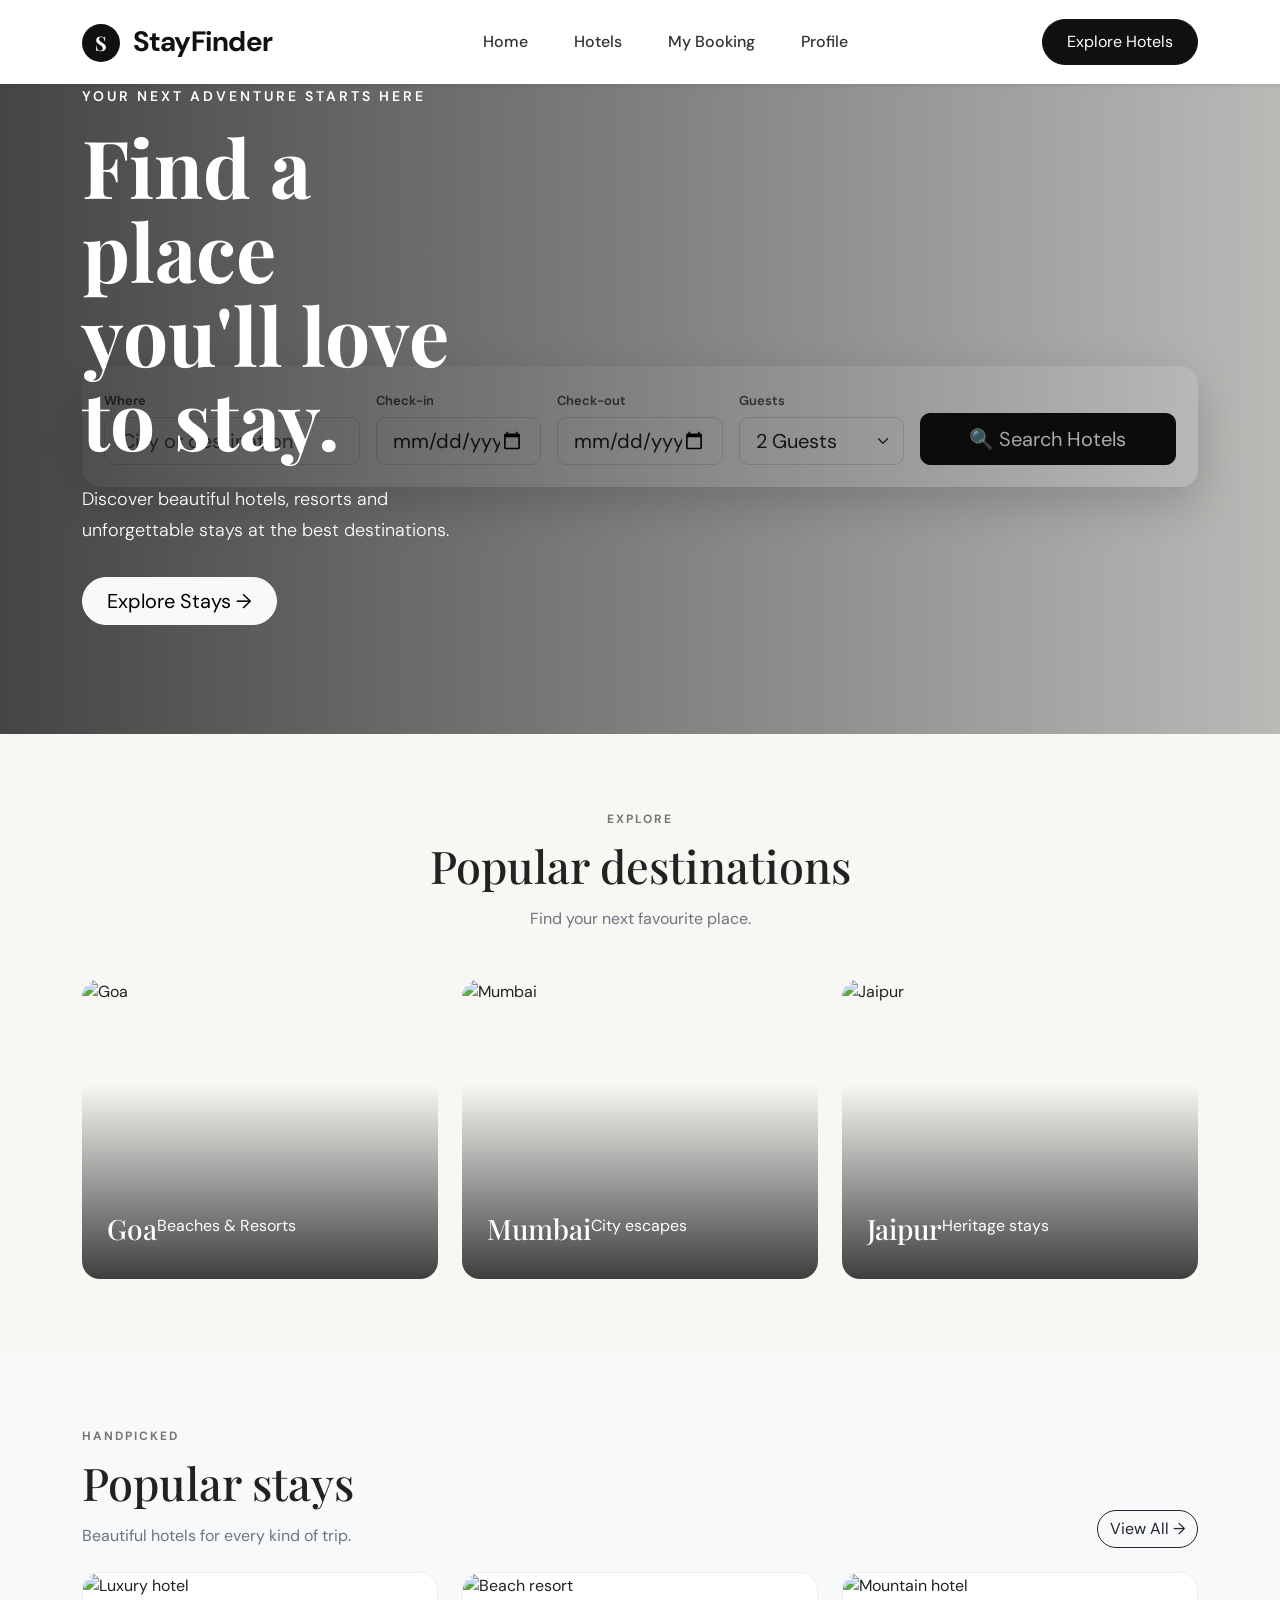
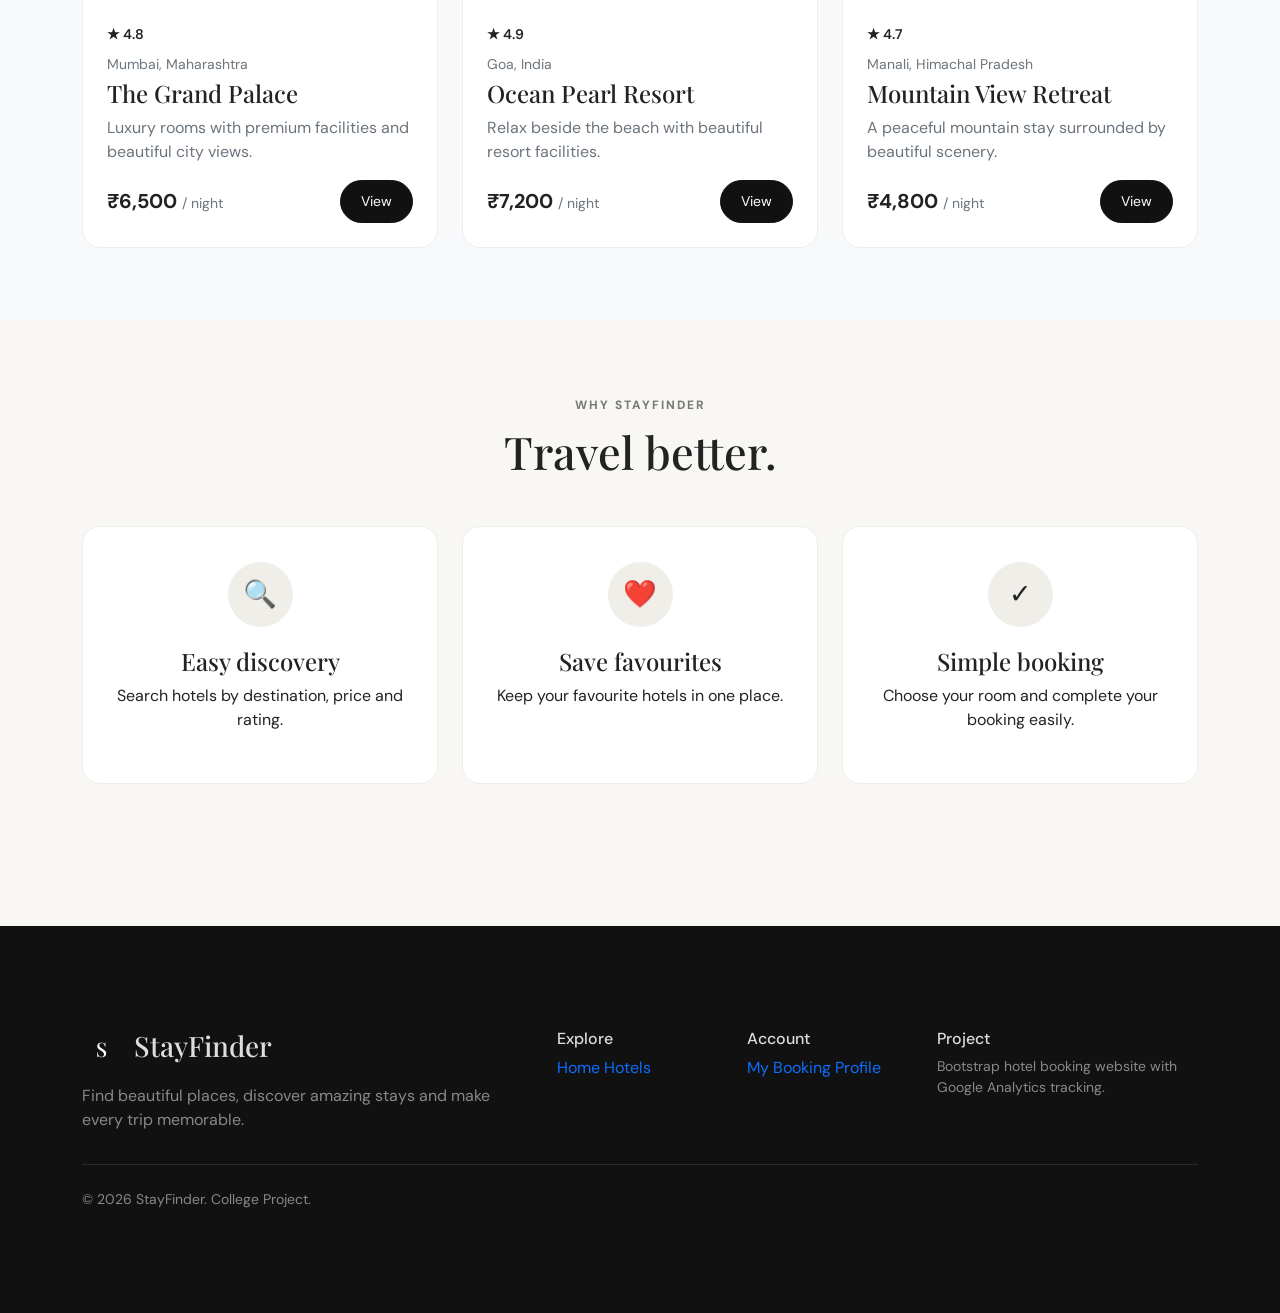
==== index.html @ faed86fd "Add files via upload" ====
<!DOCTYPE html>
<html lang="en">

<head>
    <meta charset="UTF-8">
    <meta name="viewport" content="width=device-width, initial-scale=1.0">

    <title>StayFinder | Find Your Perfect Stay</title>

    <!-- Bootstrap -->
    <link href="https://cdn.jsdelivr.net/npm/bootstrap@5.3.3/dist/css/bootstrap.min.css"
        rel="stylesheet">

    <!-- Google Font -->
    <link rel="preconnect" href="https://fonts.googleapis.com">
    <link rel="preconnect" href="https://fonts.gstatic.com" crossorigin>

    <link href="https://fonts.googleapis.com/css2?family=DM+Sans:wght@400;500;600;700&family=Playfair+Display:wght@600;700&display=swap"
        rel="stylesheet">

    <!-- Our CSS -->
    <link rel="stylesheet" href="style.css">

    <!-- =================================================
         GOOGLE ANALYTICS 4
         Replace G-XXXXXXXXXX with YOUR GA4 ID
         ================================================= -->

    <!--
    <script async src="https://www.googletagmanager.com/gtag/js?id=G-XXXXXXXXXX"></script>

    <script>
        window.dataLayer = window.dataLayer || [];

        function gtag() {
            dataLayer.push(arguments);
        }

        gtag('js', new Date());

        gtag('config', 'G-XXXXXXXXXX');
    </script>
    -->

</head>

<body>

<!-- =====================================================
     NAVBAR
     ===================================================== -->

<nav class="navbar navbar-expand-lg bg-white sticky-top shadow-sm">

    <div class="container">

        <!-- LOGO -->

        <a class="navbar-brand fw-bold fs-3"
           href="index.html"
           onclick="trackEvent('logo_click')">

            <span class="brand-mark">S</span>
            StayFinder

        </a>


        <!-- MOBILE BUTTON -->

        <button class="navbar-toggler"
                type="button"
                data-bs-toggle="collapse"
                data-bs-target="#navbarMenu">

            <span class="navbar-toggler-icon"></span>

        </button>


        <!-- NAVIGATION -->

        <div class="collapse navbar-collapse" id="navbarMenu">

            <ul class="navbar-nav mx-auto gap-lg-3">

                <li class="nav-item">

                    <a class="nav-link active"
                       href="index.html"
                       onclick="trackEvent('navigation_click',{page:'home'})">

                        Home

                    </a>

                </li>


                <li class="nav-item">

                    <a class="nav-link"
                       href="hotels.html"
                       onclick="trackEvent('navigation_click',{page:'hotels'})">

                        Hotels

                    </a>

                </li>


                <li class="nav-item">

                    <a class="nav-link"
                       href="my-booking.html"
                       onclick="trackEvent('navigation_click',{page:'my_booking'})">

                        My Booking

                    </a>

                </li>


                <li class="nav-item">

                    <a class="nav-link"
                       href="profile.html"
                       onclick="trackEvent('navigation_click',{page:'profile'})">

                        Profile

                    </a>

                </li>

            </ul>


            <a href="hotels.html"
               class="btn btn-dark rounded-pill px-4"
               onclick="trackEvent('explore_hotels_click')">

                Explore Hotels

            </a>

        </div>

    </div>

</nav>



<!-- =====================================================
     HERO SECTION
     ===================================================== -->

<section class="hero-section">

    <div class="hero-overlay">

        <div class="container">

            <div class="row align-items-center hero-content">

                <div class="col-lg-7 text-white">

                    <span class="hero-small-text">
                        YOUR NEXT ADVENTURE STARTS HERE
                    </span>

                    <h1 class="display-2 fw-bold mt-3">

                        Find a place
                        <br>

                        you'll love to stay.

                    </h1>

                    <p class="lead mt-4">

                        Discover beautiful hotels, resorts and
                        unforgettable stays at the best destinations.

                    </p>


                    <a href="hotels.html"
                       class="btn btn-light btn-lg rounded-pill px-4 mt-3"
                       onclick="trackEvent('hero_explore_click')">

                        Explore Stays →

                    </a>

                </div>

            </div>

        </div>

    </div>


    <!-- =================================================
         SEARCH BOX
         ================================================= -->

    <div class="container">

        <div class="search-box shadow-lg">

            <form id="searchForm">

                <div class="row g-3 align-items-end">


                    <!-- DESTINATION -->

                    <div class="col-lg-3">

                        <label class="form-label">
                            Where
                        </label>

                        <input
                            type="text"
                            id="destination"
                            class="form-control form-control-lg"
                            placeholder="City or destination">

                    </div>


                    <!-- CHECK IN -->

                    <div class="col-lg-2">

                        <label class="form-label">
                            Check-in
                        </label>

                        <input
                            type="date"
                            id="checkIn"
                            class="form-control form-control-lg">

                    </div>


                    <!-- CHECK OUT -->

                    <div class="col-lg-2">

                        <label class="form-label">
                            Check-out
                        </label>

                        <input
                            type="date"
                            id="checkOut"
                            class="form-control form-control-lg">

                    </div>


                    <!-- GUESTS -->

                    <div class="col-lg-2">

                        <label class="form-label">
                            Guests
                        </label>

                        <select
                            id="guests"
                            class="form-select form-select-lg">

                            <option>1 Guest</option>

                            <option selected>
                                2 Guests
                            </option>

                            <option>
                                3 Guests
                            </option>

                            <option>
                                4 Guests
                            </option>

                            <option>
                                5+ Guests
                            </option>

                        </select>

                    </div>


                    <!-- SEARCH BUTTON -->

                    <div class="col-lg-3">

                        <button
                            type="submit"
                            class="btn btn-dark btn-lg w-100">

                            🔍 Search Hotels

                        </button>

                    </div>

                </div>

            </form>

        </div>

    </div>

</section>



<!-- =====================================================
     POPULAR DESTINATIONS
     ===================================================== -->

<section class="py-5">

    <div class="container py-4">

        <div class="text-center mb-5">

            <span class="section-label">
                EXPLORE
            </span>

            <h2 class="section-title mt-2">
                Popular destinations
            </h2>

            <p class="text-secondary">
                Find your next favourite place.
            </p>

        </div>


        <div class="row g-4">


            <!-- GOA -->

            <div class="col-md-4">

                <div class="destination-card">

                    <img
                        src="https://images.unsplash.com/photo-1512343879784-a960bf40e7f2?auto=format&fit=crop&w=900&q=85"
                        alt="Goa">

                    <div class="destination-overlay">

                        <h3>
                            Goa
                        </h3>

                        <p>
                            Beaches & Resorts
                        </p>

                    </div>

                </div>

            </div>


            <!-- MUMBAI -->

            <div class="col-md-4">

                <div class="destination-card">

                    <img
                        src="https://images.unsplash.com/photo-1570168007204-dfb528c6958f?auto=format&fit=crop&w=900&q=85"
                        alt="Mumbai">

                    <div class="destination-overlay">

                        <h3>
                            Mumbai
                        </h3>

                        <p>
                            City escapes
                        </p>

                    </div>

                </div>

            </div>


            <!-- JAIPUR -->

            <div class="col-md-4">

                <div class="destination-card">

                    <img
                        src="https://images.unsplash.com/photo-1599661046289-e31897846e41?auto=format&fit=crop&w=900&q=85"
                        alt="Jaipur">

                    <div class="destination-overlay">

                        <h3>
                            Jaipur
                        </h3>

                        <p>
                            Heritage stays
                        </p>

                    </div>

                </div>

            </div>

        </div>

    </div>

</section>



<!-- =====================================================
     FEATURED HOTELS
     ===================================================== -->

<section class="bg-light py-5">

    <div class="container py-4">

        <div class="d-flex justify-content-between align-items-end mb-4">

            <div>

                <span class="section-label">
                    HANDPICKED
                </span>

                <h2 class="section-title mt-2">
                    Popular stays
                </h2>

                <p class="text-secondary mb-0">
                    Beautiful hotels for every kind of trip.
                </p>

            </div>


            <a href="hotels.html"
               class="btn btn-outline-dark rounded-pill">

                View All →

            </a>

        </div>


        <div class="row g-4">


            <!-- HOTEL 1 -->

            <div class="col-md-6 col-lg-4">

                <div class="hotel-card">

                    <img
                        src="https://images.unsplash.com/photo-1566073771259-6a8506099945?auto=format&fit=crop&w=900&q=85"
                        class="hotel-card-image"
                        alt="Luxury hotel">

                    <div class="p-4">

                        <span class="rating">
                            ★ 4.8
                        </span>

                        <small class="text-secondary d-block mt-2">
                            Mumbai, Maharashtra
                        </small>

                        <h4 class="mt-1">
                            The Grand Palace
                        </h4>

                        <p class="text-secondary">
                            Luxury rooms with premium facilities
                            and beautiful city views.
                        </p>

                        <div class="d-flex justify-content-between align-items-center">

                            <div>

                                <strong class="fs-5">
                                    ₹6,500
                                </strong>

                                <small class="text-secondary">
                                    / night
                                </small>

                            </div>

                            <a href="hotels.html"
                               class="btn btn-dark rounded-pill btn-sm"
                               onclick="trackEvent('hotel_card_click',{hotel_name:'The Grand Palace'})">

                                View

                            </a>

                        </div>

                    </div>

                </div>

            </div>



            <!-- HOTEL 2 -->

            <div class="col-md-6 col-lg-4">

                <div class="hotel-card">

                    <img
                        src="https://images.unsplash.com/photo-1540541338287-41700207dee6?auto=format&fit=crop&w=900&q=85"
                        class="hotel-card-image"
                        alt="Beach resort">

                    <div class="p-4">

                        <span class="rating">
                            ★ 4.9
                        </span>

                        <small class="text-secondary d-block mt-2">
                            Goa, India
                        </small>

                        <h4 class="mt-1">
                            Ocean Pearl Resort
                        </h4>

                        <p class="text-secondary">
                            Relax beside the beach with
                            beautiful resort facilities.
                        </p>

                        <div class="d-flex justify-content-between align-items-center">

                            <div>

                                <strong class="fs-5">
                                    ₹7,200
                                </strong>

                                <small class="text-secondary">
                                    / night
                                </small>

                            </div>

                            <a href="hotels.html"
                               class="btn btn-dark rounded-pill btn-sm"
                               onclick="trackEvent('hotel_card_click',{hotel_name:'Ocean Pearl Resort'})">

                                View

                            </a>

                        </div>

                    </div>

                </div>

            </div>



            <!-- HOTEL 3 -->

            <div class="col-md-6 col-lg-4">

                <div class="hotel-card">

                    <img
                        src="https://images.unsplash.com/photo-1571896349842-33c89424de2d?auto=format&fit=crop&w=900&q=85"
                        class="hotel-card-image"
                        alt="Mountain hotel">

                    <div class="p-4">

                        <span class="rating">
                            ★ 4.7
                        </span>

                        <small class="text-secondary d-block mt-2">
                            Manali, Himachal Pradesh
                        </small>

                        <h4 class="mt-1">
                            Mountain View Retreat
                        </h4>

                        <p class="text-secondary">
                            A peaceful mountain stay surrounded
                            by beautiful scenery.
                        </p>

                        <div class="d-flex justify-content-between align-items-center">

                            <div>

                                <strong class="fs-5">
                                    ₹4,800
                                </strong>

                                <small class="text-secondary">
                                    / night
                                </small>

                            </div>

                            <a href="hotels.html"
                               class="btn btn-dark rounded-pill btn-sm"
                               onclick="trackEvent('hotel_card_click',{hotel_name:'Mountain View Retreat'})">

                                View

                            </a>

                        </div>

                    </div>

                </div>

            </div>

        </div>

    </div>

</section>



<!-- =====================================================
     WHY STAYFINDER
     ===================================================== -->

<section class="py-5">

    <div class="container py-4">

        <div class="text-center mb-5">

            <span class="section-label">
                WHY STAYFINDER
            </span>

            <h2 class="section-title mt-2">
                Travel better.
            </h2>

        </div>


        <div class="row g-4">


            <div class="col-md-4">

                <div class="feature-box">

                    <div class="feature-icon">
                        🔍
                    </div>

                    <h4>
                        Easy discovery
                    </h4>

                    <p>
                        Search hotels by destination,
                        price and rating.
                    </p>

                </div>

            </div>


            <div class="col-md-4">

                <div class="feature-box">

                    <div class="feature-icon">
                        ❤️
                    </div>

                    <h4>
                        Save favourites
                    </h4>

                    <p>
                        Keep your favourite hotels
                        in one place.
                    </p>

                </div>

            </div>


            <div class="col-md-4">

                <div class="feature-box">

                    <div class="feature-icon">
                        ✓
                    </div>

                    <h4>
                        Simple booking
                    </h4>

                    <p>
                        Choose your room and
                        complete your booking easily.
                    </p>

                </div>

            </div>

        </div>

    </div>

</section>



<!-- =====================================================
     FOOTER
     ===================================================== -->

<footer class="footer">

    <div class="container py-5">

        <div class="row g-4">


            <div class="col-lg-5">

                <h3>
                    <span class="brand-mark">S</span>
                    StayFinder
                </h3>

                <p class="text-white-50 mt-3">

                    Find beautiful places,
                    discover amazing stays
                    and make every trip memorable.

                </p>

            </div>


            <div class="col-6 col-lg-2">

                <h6>
                    Explore
                </h6>

                <a href="index.html">
                    Home
                </a>

                <a href="hotels.html">
                    Hotels
                </a>

            </div>


            <div class="col-6 col-lg-2">

                <h6>
                    Account
                </h6>

                <a href="my-booking.html">
                    My Booking
                </a>

                <a href="profile.html">
                    Profile
                </a>

            </div>


            <div class="col-lg-3">

                <h6>
                    Project
                </h6>

                <p class="text-white-50 small">

                    Bootstrap hotel booking
                    website with Google
                    Analytics tracking.

                </p>

            </div>

        </div>


        <hr class="border-secondary my-4">


        <p class="text-white-50 small mb-0">

            © 2026 StayFinder. College Project.

        </p>

    </div>

</footer>



<!-- Bootstrap JavaScript -->

<script src="https://cdn.jsdelivr.net/npm/bootstrap@5.3.3/dist/js/bootstrap.bundle.min.js">
</script>


<!-- Our JavaScript -->

<script src="script.js"></script>


<!-- =====================================================
     HOME PAGE JAVASCRIPT
     ===================================================== -->

<script>

document.addEventListener("DOMContentLoaded", function () {

    setDefaultDates();

    trackEvent("page_view_custom", {
        page_name: "home"
    });

});



document.getElementById("searchForm").addEventListener("submit", function (event) {

    event.preventDefault();


    const destination =
        document.getElementById("destination").value;

    const checkIn =
        document.getElementById("checkIn").value;

    const checkOut =
        document.getElementById("checkOut").value;

    const guests =
        document.getElementById("guests").value;


    /* Google Analytics event */

    trackEvent("hotel_search", {

        destination: destination || "all",

        check_in: checkIn,

        check_out: checkOut,

        guests: guests

    });


    /* Save search */

    localStorage.setItem(
        "stayfinderSearch",

        JSON.stringify({

            destination: destination,

            checkIn: checkIn,

            checkOut: checkOut,

            guests: guests

        })

    );


    /* Go to hotels page */

    window.location.href = "hotels.html";

});

</script>

</body>

</html>
---- style.css ----
/* =====================================================
   STAYFINDER - MAIN CSS
   ===================================================== */


/* =====================================================
   GENERAL
   ===================================================== */

* {
    margin: 0;
    padding: 0;
    box-sizing: border-box;
}

body {
    font-family: "DM Sans", sans-serif;
    color: #222;
    background: #f8f7f4;
}

h1,
h2,
h3,
h4,
h5 {
    font-family: "Playfair Display", serif;
}

a {
    text-decoration: none;
}


/* =====================================================
   NAVBAR
   ===================================================== */

.navbar {
    padding: 16px 0;
    background: #ffffff;
}

.navbar-brand {
    color: #111 !important;
    letter-spacing: -0.5px;
}

.brand-mark {
    display: inline-flex;
    justify-content: center;
    align-items: center;

    width: 38px;
    height: 38px;

    margin-right: 7px;

    border-radius: 50%;

    background: #111;
    color: white;

    font-family: "Playfair Display", serif;
    font-size: 20px;
}

.nav-link {
    color: #333 !important;
    font-weight: 500;
    margin: 0 7px;
}

.nav-link:hover {
    color: #777 !important;
}


/* =====================================================
   HERO SECTION
   ===================================================== */

.hero-section {
    position: relative;

    min-height: 650px;

    background-image:
        url("https://images.unsplash.com/photo-1564501049412-61c2a3083791?auto=format&fit=crop&w=1800&q=90");

    background-size: cover;
    background-position: center;

    display: flex;
    align-items: center;
}

.hero-overlay {
    position: absolute;

    inset: 0;

    background:
        linear-gradient(
            90deg,
            rgba(0, 0, 0, 0.72),
            rgba(0, 0, 0, 0.25)
        );
}

.hero-content {
    position: relative;

    z-index: 2;

    max-width: 750px;

    color: white;
}

.hero-small-text {
    text-transform: uppercase;

    letter-spacing: 3px;

    font-size: 14px;

    font-weight: 600;

    margin-bottom: 15px;
}

.hero-content h1 {
    font-size: clamp(45px, 7vw, 80px);

    line-height: 1.05;

    margin-bottom: 20px;
}

.hero-content p {
    font-size: 18px;

    max-width: 600px;

    line-height: 1.7;
}


/* =====================================================
   SEARCH BOX
   ===================================================== */

.search-box {
    background: white;

    border-radius: 18px;

    padding: 22px;

    box-shadow:
        0 15px 45px rgba(0, 0, 0, 0.15);

    margin-top: 35px;
}

.search-box label {
    font-size: 13px;

    font-weight: 600;

    margin-bottom: 6px;

    color: #555;
}

.search-box .form-control,
.search-box .form-select {
    border-radius: 10px;

    min-height: 48px;

    border: 1px solid #ddd;
}

.search-box .form-control:focus,
.search-box .form-select:focus {
    border-color: #111;

    box-shadow: none;
}


/* =====================================================
   SECTION TITLES
   ===================================================== */

.section-label {
    display: inline-block;

    font-size: 12px;

    font-weight: 700;

    letter-spacing: 2px;

    color: #777;

    text-transform: uppercase;
}

.section-title {
    font-size: 45px;

    line-height: 1.2;

    margin-bottom: 15px;
}


/* =====================================================
   DESTINATION CARDS
   ===================================================== */

.destination-card {
    position: relative;

    height: 300px;

    overflow: hidden;

    border-radius: 18px;

    cursor: pointer;
}

.destination-card img {
    width: 100%;
    height: 100%;

    object-fit: cover;

    transition: transform 0.5s ease;
}

.destination-card:hover img {
    transform: scale(1.08);
}

.destination-overlay {
    position: absolute;

    inset: 0;

    display: flex;
    align-items: flex-end;

    padding: 25px;

    color: white;

    background:
        linear-gradient(
            transparent 35%,
            rgba(0, 0, 0, 0.75)
        );
}

.destination-overlay h4 {
    margin: 0;

    font-size: 26px;
}


/* =====================================================
   HOTEL CARDS
   ===================================================== */

.hotel-card {
    background: white;

    border-radius: 18px;

    overflow: hidden;

    border: 1px solid #eee;

    transition:
        transform 0.3s ease,
        box-shadow 0.3s ease;

    height: 100%;
}

.hotel-card:hover {
    transform: translateY(-7px);

    box-shadow:
        0 15px 40px rgba(0, 0, 0, 0.10);
}

.hotel-card-image {
    width: 100%;

    height: 230px;

    object-fit: cover;
}

.hotel-card h4 {
    font-size: 24px;
}

.rating {
    font-size: 14px;

    font-weight: 600;
}


/* =====================================================
   FEATURE BOXES
   ===================================================== */

.feature-box {
    background: white;

    padding: 35px 25px;

    border-radius: 18px;

    text-align: center;

    height: 100%;

    border: 1px solid #eee;

    transition: transform 0.3s ease;
}

.feature-box:hover {
    transform: translateY(-5px);
}

.feature-icon {
    width: 65px;
    height: 65px;

    margin: 0 auto 20px;

    border-radius: 50%;

    background: #f0eee9;

    display: flex;

    align-items: center;

    justify-content: center;

    font-size: 27px;
}


/* =====================================================
   PAGE HEADER
   ===================================================== */

.page-header {
    background: #eeece7;

    padding: 80px 0;

    text-align: center;
}

.page-header h1 {
    font-size: 55px;

    margin-bottom: 15px;
}


/* =====================================================
   FILTER BOX
   ===================================================== */

.filter-box {
    background: white;

    border-radius: 18px;

    padding: 25px;

    border: 1px solid #eee;

    box-shadow:
        0 8px 30px rgba(0, 0, 0, 0.05);
}

.filter-box label {
    font-size: 13px;

    font-weight: 600;

    margin-bottom: 7px;
}

.filter-box .form-control,
.filter-box .form-select {
    min-height: 45px;

    border-radius: 10px;
}


/* =====================================================
   SORT SELECT
   ===================================================== */

.sort-select {
    min-width: 180px;

    border-radius: 10px;
}


/* =====================================================
   BOOKING PAGE
   ===================================================== */

.booking-img {
    width: 100%;

    height: 450px;

    object-fit: cover;

    border-radius: 18px;
}

.price-summary {
    background: #f1eee8;

    border-radius: 15px;

    padding: 20px;
}

.price-box {
    background: #111;

    color: white;

    padding: 25px;

    border-radius: 15px;
}


/* =====================================================
   EMPTY STATE
   ===================================================== */

.empty-state {
    background: white;

    padding: 70px 30px;

    border-radius: 20px;

    border: 1px solid #eee;
}


/* =====================================================
   PROFILE
   ===================================================== */

.profile-avatar {
    width: 100px;
    height: 100px;

    border-radius: 50%;

    background: #111;

    color: white;

    display: flex;

    justify-content: center;

    align-items: center;

    font-family: "Playfair Display", serif;

    font-size: 45px;
}

#profileForm .form-control {
    min-height: 50px;

    border-radius: 10px;

    border: 1px solid #ddd;
}

#profileForm .form-control:focus {
    border-color: #111;

    box-shadow: none;
}


/* =====================================================
   BUTTONS
   ===================================================== */

.btn-dark {
    background: #111;

    border-color: #111;

    border-radius: 10px;

    padding: 10px 20px;
}

.btn-dark:hover {
    background: #333;

    border-color: #333;
}

.btn-outline-dark {
    border-radius: 10px;
}


/* =====================================================
   FOOTER
   ===================================================== */

.footer {
    background: #111;

    color: #ddd;

    padding: 55px 0;

    margin-top: 70px;
}

.footer h4 {
    color: white;

    margin-bottom: 15px;
}

.footer p {
    color: #aaa;

    margin-bottom: 8px;
}


/* =====================================================
   FORM ELEMENTS
   ===================================================== */

.form-control,
.form-select {
    border-color: #ddd;
}

.form-control:focus,
.form-select:focus {
    border-color: #111;

    box-shadow:
        0 0 0 0.15rem rgba(0, 0, 0, 0.08);
}


/* =====================================================
   RESPONSIVE DESIGN
   ===================================================== */

@media (max-width: 768px) {

    .hero-section {
        min-height: 720px;
    }

    .hero-content h1 {
        font-size: 48px;
    }

    .hero-content p {
        font-size: 16px;
    }

    .section-title {
        font-size: 36px;
    }

    .page-header {
        padding: 55px 0;
    }

    .page-header h1 {
        font-size: 42px;
    }

    .destination-card {
        height: 250px;
    }

    .hotel-card-image {
        height: 210px;
    }

}


/* =====================================================
   PRINT BOOKING
   ===================================================== */

@media print {

    .navbar,
    .footer,
    .btn {
        display: none !important;
    }

    body {
        background: white;
    }

    .card {
        box-shadow: none !important;

        border: 1px solid #ddd !important;
    }

}
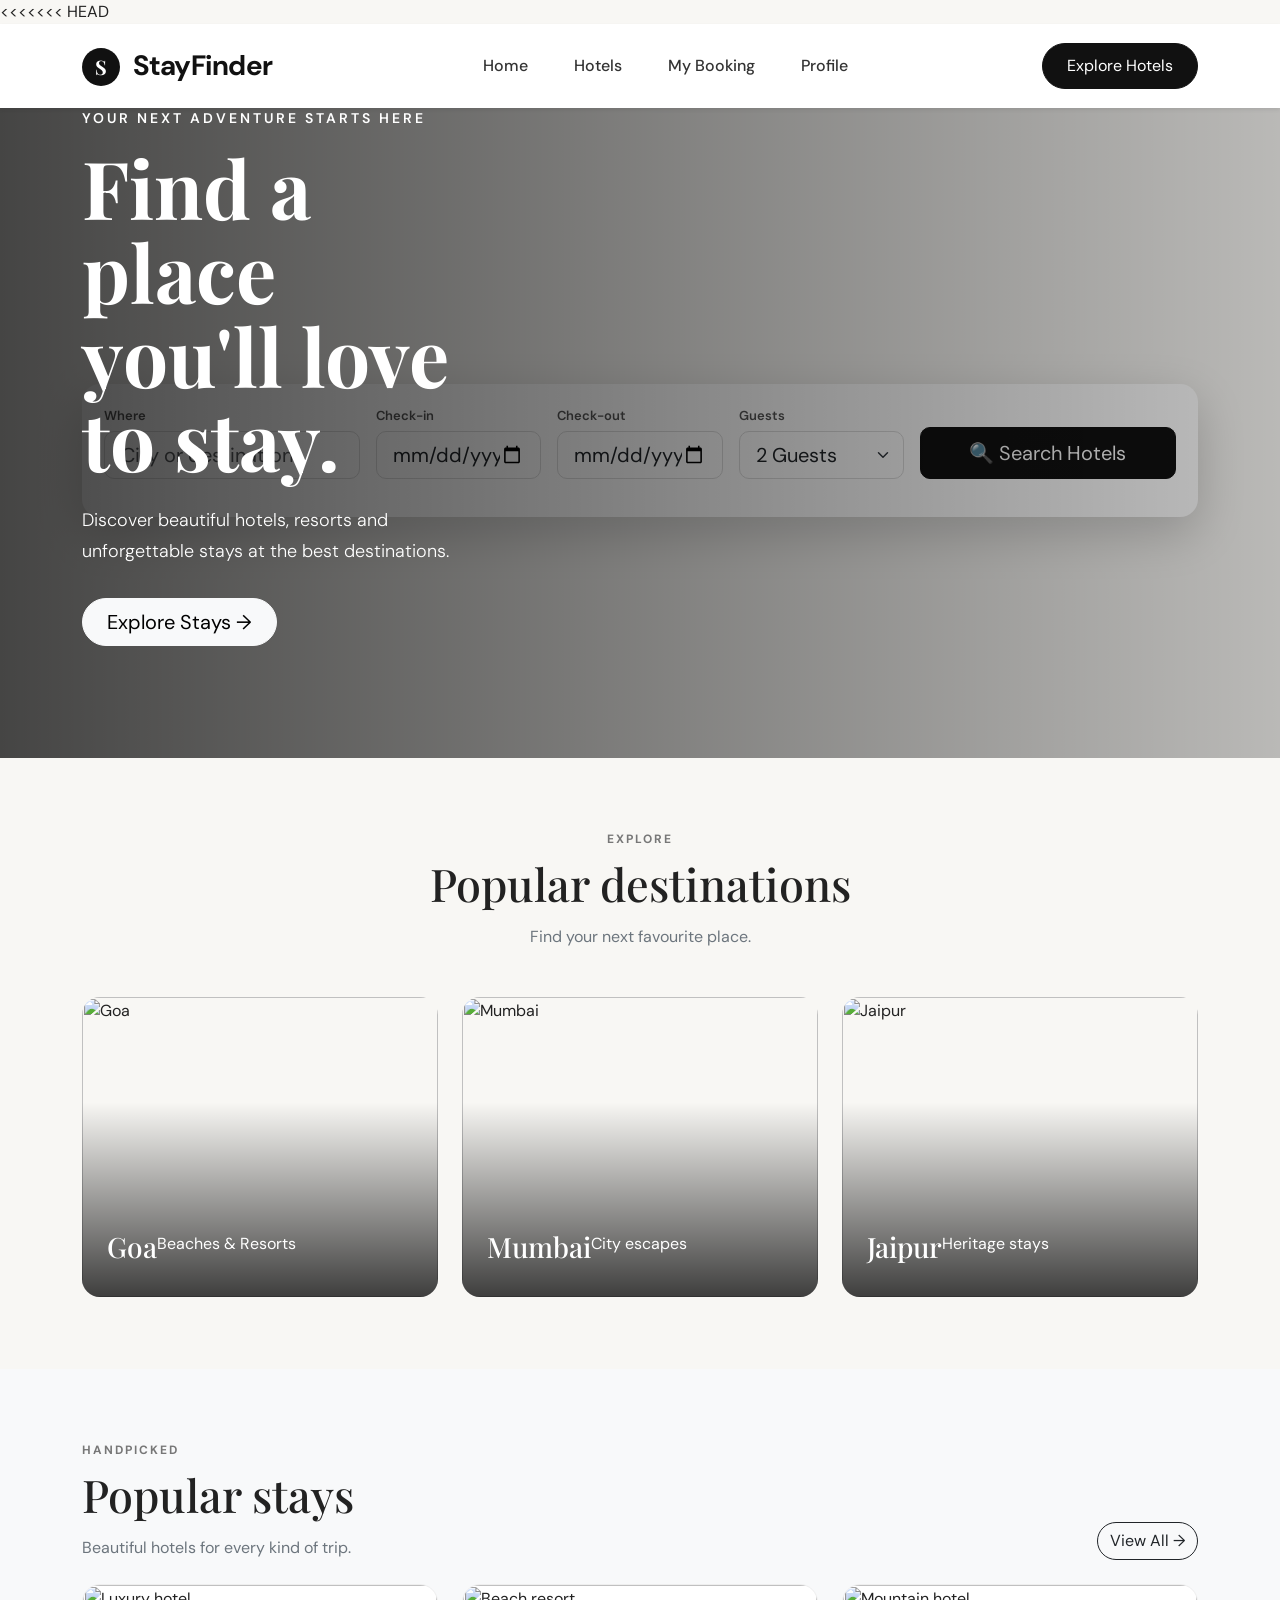
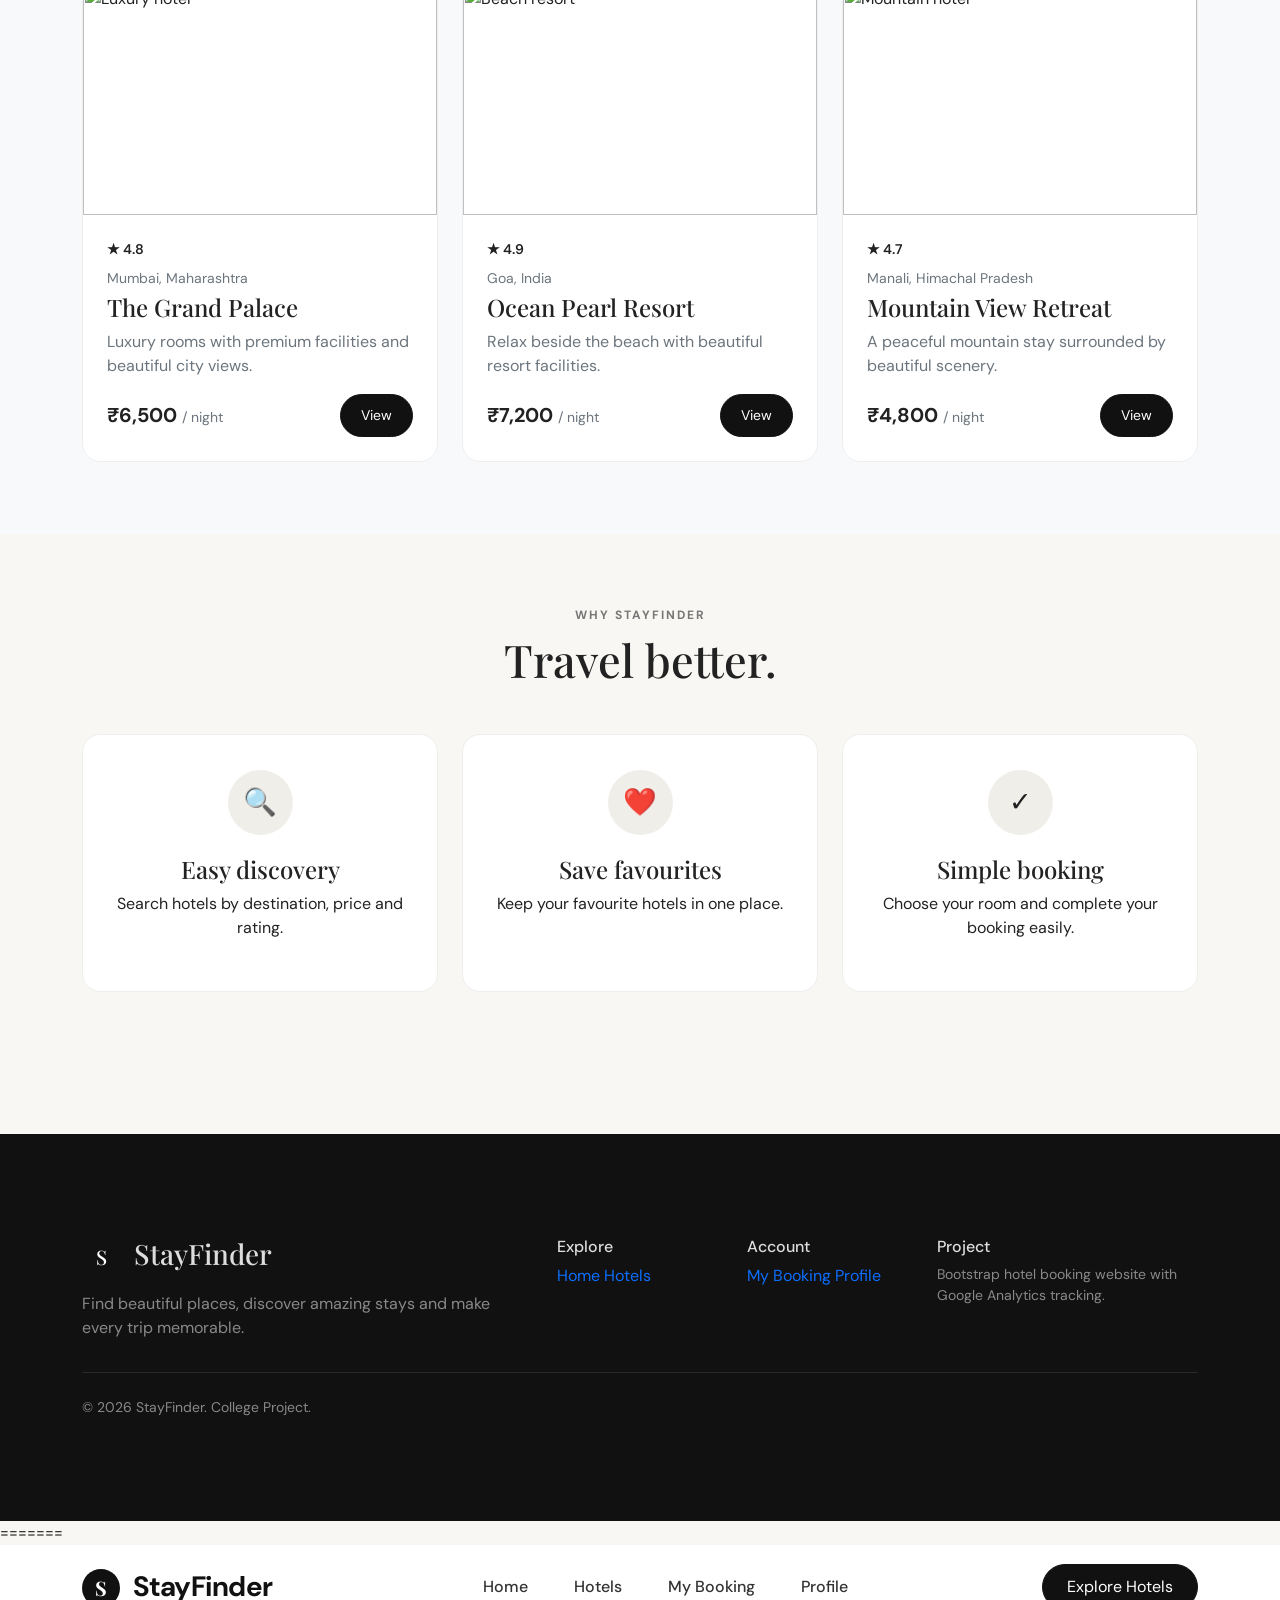
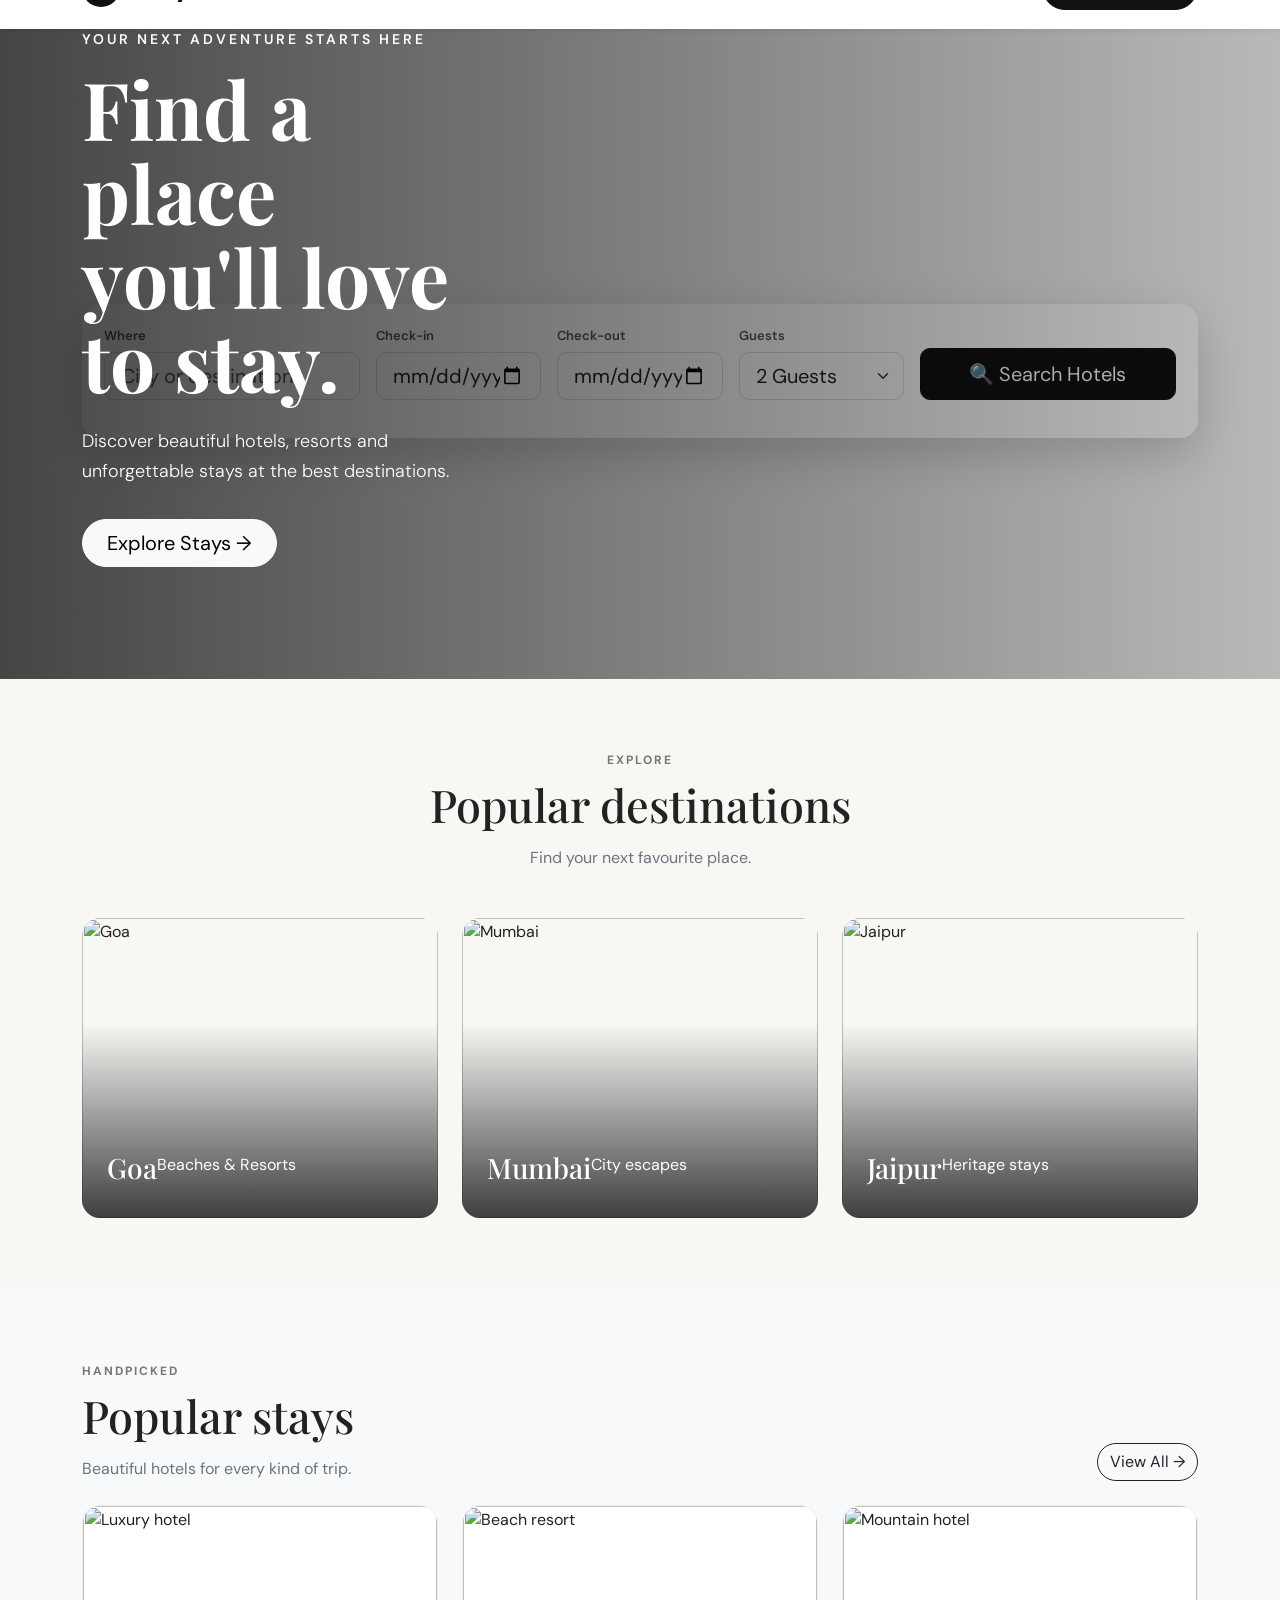
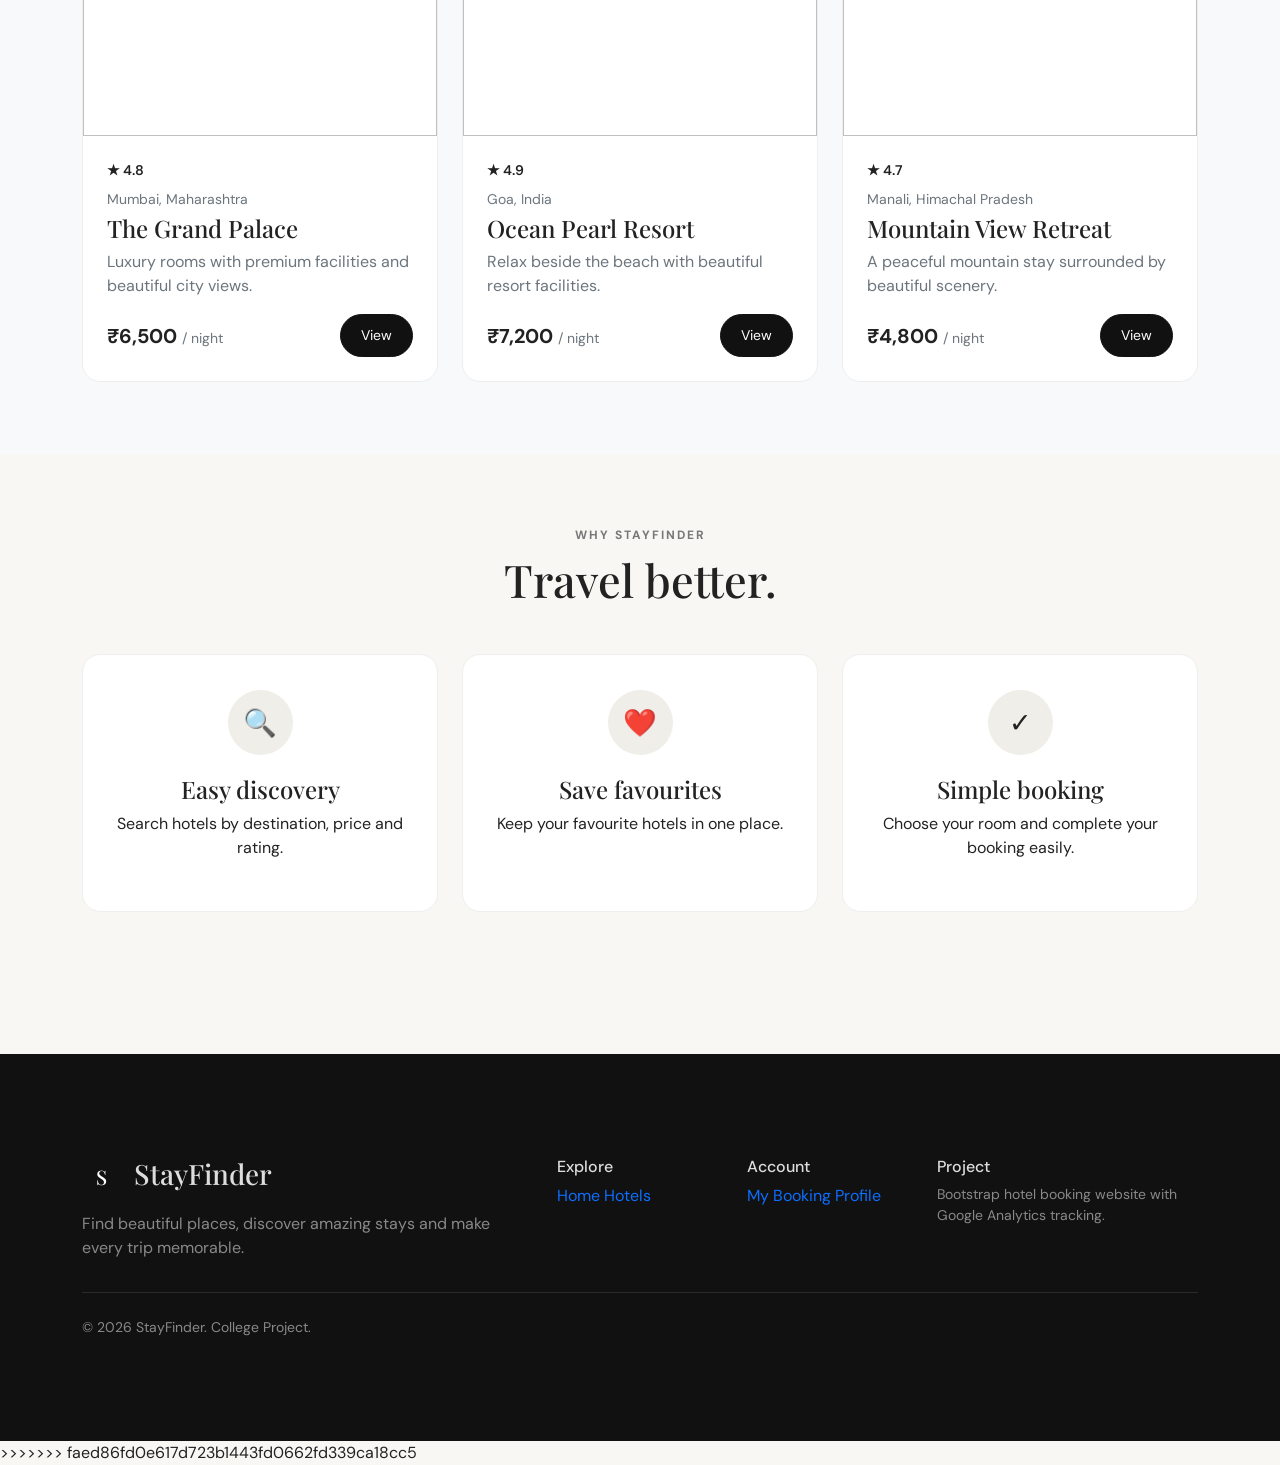
==== commit 0d11a1c3: "Merge StayFinder with GitHub" ====
--- a/index.html
+++ b/index.html
@@ -1,966 +1,1924 @@
-<!DOCTYPE html>
-<html lang="en">
-
-<head>
-    <meta charset="UTF-8">
-    <meta name="viewport" content="width=device-width, initial-scale=1.0">
-
-    <title>StayFinder | Find Your Perfect Stay</title>
-
-    <!-- Bootstrap -->
-    <link href="https://cdn.jsdelivr.net/npm/bootstrap@5.3.3/dist/css/bootstrap.min.css"
-        rel="stylesheet">
-
-    <!-- Google Font -->
-    <link rel="preconnect" href="https://fonts.googleapis.com">
-    <link rel="preconnect" href="https://fonts.gstatic.com" crossorigin>
-
-    <link href="https://fonts.googleapis.com/css2?family=DM+Sans:wght@400;500;600;700&family=Playfair+Display:wght@600;700&display=swap"
-        rel="stylesheet">
-
-    <!-- Our CSS -->
-    <link rel="stylesheet" href="style.css">
-
-    <!-- =================================================
-         GOOGLE ANALYTICS 4
-         Replace G-XXXXXXXXXX with YOUR GA4 ID
-         ================================================= -->
-
-    <!--
-    <script async src="https://www.googletagmanager.com/gtag/js?id=G-XXXXXXXXXX"></script>
-
-    <script>
-        window.dataLayer = window.dataLayer || [];
-
-        function gtag() {
-            dataLayer.push(arguments);
-        }
-
-        gtag('js', new Date());
-
-        gtag('config', 'G-XXXXXXXXXX');
-    </script>
-    -->
-
-</head>
-
-<body>
-
-<!-- =====================================================
-     NAVBAR
-     ===================================================== -->
-
-<nav class="navbar navbar-expand-lg bg-white sticky-top shadow-sm">
-
-    <div class="container">
-
-        <!-- LOGO -->
-
-        <a class="navbar-brand fw-bold fs-3"
-           href="index.html"
-           onclick="trackEvent('logo_click')">
-
-            <span class="brand-mark">S</span>
-            StayFinder
-
-        </a>
-
-
-        <!-- MOBILE BUTTON -->
-
-        <button class="navbar-toggler"
-                type="button"
-                data-bs-toggle="collapse"
-                data-bs-target="#navbarMenu">
-
-            <span class="navbar-toggler-icon"></span>
-
-        </button>
-
-
-        <!-- NAVIGATION -->
-
-        <div class="collapse navbar-collapse" id="navbarMenu">
-
-            <ul class="navbar-nav mx-auto gap-lg-3">
-
-                <li class="nav-item">
-
-                    <a class="nav-link active"
-                       href="index.html"
-                       onclick="trackEvent('navigation_click',{page:'home'})">
-
-                        Home
-
-                    </a>
-
-                </li>
-
-
-                <li class="nav-item">
-
-                    <a class="nav-link"
-                       href="hotels.html"
-                       onclick="trackEvent('navigation_click',{page:'hotels'})">
-
-                        Hotels
-
-                    </a>
-
-                </li>
-
-
-                <li class="nav-item">
-
-                    <a class="nav-link"
-                       href="my-booking.html"
-                       onclick="trackEvent('navigation_click',{page:'my_booking'})">
-
-                        My Booking
-
-                    </a>
-
-                </li>
-
-
-                <li class="nav-item">
-
-                    <a class="nav-link"
-                       href="profile.html"
-                       onclick="trackEvent('navigation_click',{page:'profile'})">
-
-                        Profile
-
-                    </a>
-
-                </li>
-
-            </ul>
-
-
-            <a href="hotels.html"
-               class="btn btn-dark rounded-pill px-4"
-               onclick="trackEvent('explore_hotels_click')">
-
-                Explore Hotels
-
-            </a>
-
-        </div>
-
-    </div>
-
-</nav>
-
-
-
-<!-- =====================================================
-     HERO SECTION
-     ===================================================== -->
-
-<section class="hero-section">
-
-    <div class="hero-overlay">
-
-        <div class="container">
-
-            <div class="row align-items-center hero-content">
-
-                <div class="col-lg-7 text-white">
-
-                    <span class="hero-small-text">
-                        YOUR NEXT ADVENTURE STARTS HERE
-                    </span>
-
-                    <h1 class="display-2 fw-bold mt-3">
-
-                        Find a place
-                        <br>
-
-                        you'll love to stay.
-
-                    </h1>
-
-                    <p class="lead mt-4">
-
-                        Discover beautiful hotels, resorts and
-                        unforgettable stays at the best destinations.
-
-                    </p>
-
-
-                    <a href="hotels.html"
-                       class="btn btn-light btn-lg rounded-pill px-4 mt-3"
-                       onclick="trackEvent('hero_explore_click')">
-
-                        Explore Stays →
-
-                    </a>
-
-                </div>
-
-            </div>
-
-        </div>
-
-    </div>
-
-
-    <!-- =================================================
-         SEARCH BOX
-         ================================================= -->
-
-    <div class="container">
-
-        <div class="search-box shadow-lg">
-
-            <form id="searchForm">
-
-                <div class="row g-3 align-items-end">
-
-
-                    <!-- DESTINATION -->
-
-                    <div class="col-lg-3">
-
-                        <label class="form-label">
-                            Where
-                        </label>
-
-                        <input
-                            type="text"
-                            id="destination"
-                            class="form-control form-control-lg"
-                            placeholder="City or destination">
-
-                    </div>
-
-
-                    <!-- CHECK IN -->
-
-                    <div class="col-lg-2">
-
-                        <label class="form-label">
-                            Check-in
-                        </label>
-
-                        <input
-                            type="date"
-                            id="checkIn"
-                            class="form-control form-control-lg">
-
-                    </div>
-
-
-                    <!-- CHECK OUT -->
-
-                    <div class="col-lg-2">
-
-                        <label class="form-label">
-                            Check-out
-                        </label>
-
-                        <input
-                            type="date"
-                            id="checkOut"
-                            class="form-control form-control-lg">
-
-                    </div>
-
-
-                    <!-- GUESTS -->
-
-                    <div class="col-lg-2">
-
-                        <label class="form-label">
-                            Guests
-                        </label>
-
-                        <select
-                            id="guests"
-                            class="form-select form-select-lg">
-
-                            <option>1 Guest</option>
-
-                            <option selected>
-                                2 Guests
-                            </option>
-
-                            <option>
-                                3 Guests
-                            </option>
-
-                            <option>
-                                4 Guests
-                            </option>
-
-                            <option>
-                                5+ Guests
-                            </option>
-
-                        </select>
-
-                    </div>
-
-
-                    <!-- SEARCH BUTTON -->
-
-                    <div class="col-lg-3">
-
-                        <button
-                            type="submit"
-                            class="btn btn-dark btn-lg w-100">
-
-                            🔍 Search Hotels
-
-                        </button>
-
-                    </div>
-
-                </div>
-
-            </form>
-
-        </div>
-
-    </div>
-
-</section>
-
-
-
-<!-- =====================================================
-     POPULAR DESTINATIONS
-     ===================================================== -->
-
-<section class="py-5">
-
-    <div class="container py-4">
-
-        <div class="text-center mb-5">
-
-            <span class="section-label">
-                EXPLORE
-            </span>
-
-            <h2 class="section-title mt-2">
-                Popular destinations
-            </h2>
-
-            <p class="text-secondary">
-                Find your next favourite place.
-            </p>
-
-        </div>
-
-
-        <div class="row g-4">
-
-
-            <!-- GOA -->
-
-            <div class="col-md-4">
-
-                <div class="destination-card">
-
-                    <img
-                        src="https://images.unsplash.com/photo-1512343879784-a960bf40e7f2?auto=format&fit=crop&w=900&q=85"
-                        alt="Goa">
-
-                    <div class="destination-overlay">
-
-                        <h3>
-                            Goa
-                        </h3>
-
-                        <p>
-                            Beaches & Resorts
-                        </p>
-
-                    </div>
-
-                </div>
-
-            </div>
-
-
-            <!-- MUMBAI -->
-
-            <div class="col-md-4">
-
-                <div class="destination-card">
-
-                    <img
-                        src="https://images.unsplash.com/photo-1570168007204-dfb528c6958f?auto=format&fit=crop&w=900&q=85"
-                        alt="Mumbai">
-
-                    <div class="destination-overlay">
-
-                        <h3>
-                            Mumbai
-                        </h3>
-
-                        <p>
-                            City escapes
-                        </p>
-
-                    </div>
-
-                </div>
-
-            </div>
-
-
-            <!-- JAIPUR -->
-
-            <div class="col-md-4">
-
-                <div class="destination-card">
-
-                    <img
-                        src="https://images.unsplash.com/photo-1599661046289-e31897846e41?auto=format&fit=crop&w=900&q=85"
-                        alt="Jaipur">
-
-                    <div class="destination-overlay">
-
-                        <h3>
-                            Jaipur
-                        </h3>
-
-                        <p>
-                            Heritage stays
-                        </p>
-
-                    </div>
-
-                </div>
-
-            </div>
-
-        </div>
-
-    </div>
-
-</section>
-
-
-
-<!-- =====================================================
-     FEATURED HOTELS
-     ===================================================== -->
-
-<section class="bg-light py-5">
-
-    <div class="container py-4">
-
-        <div class="d-flex justify-content-between align-items-end mb-4">
-
-            <div>
-
-                <span class="section-label">
-                    HANDPICKED
-                </span>
-
-                <h2 class="section-title mt-2">
-                    Popular stays
-                </h2>
-
-                <p class="text-secondary mb-0">
-                    Beautiful hotels for every kind of trip.
-                </p>
-
-            </div>
-
-
-            <a href="hotels.html"
-               class="btn btn-outline-dark rounded-pill">
-
-                View All →
-
-            </a>
-
-        </div>
-
-
-        <div class="row g-4">
-
-
-            <!-- HOTEL 1 -->
-
-            <div class="col-md-6 col-lg-4">
-
-                <div class="hotel-card">
-
-                    <img
-                        src="https://images.unsplash.com/photo-1566073771259-6a8506099945?auto=format&fit=crop&w=900&q=85"
-                        class="hotel-card-image"
-                        alt="Luxury hotel">
-
-                    <div class="p-4">
-
-                        <span class="rating">
-                            ★ 4.8
-                        </span>
-
-                        <small class="text-secondary d-block mt-2">
-                            Mumbai, Maharashtra
-                        </small>
-
-                        <h4 class="mt-1">
-                            The Grand Palace
-                        </h4>
-
-                        <p class="text-secondary">
-                            Luxury rooms with premium facilities
-                            and beautiful city views.
-                        </p>
-
-                        <div class="d-flex justify-content-between align-items-center">
-
-                            <div>
-
-                                <strong class="fs-5">
-                                    ₹6,500
-                                </strong>
-
-                                <small class="text-secondary">
-                                    / night
-                                </small>
-
-                            </div>
-
-                            <a href="hotels.html"
-                               class="btn btn-dark rounded-pill btn-sm"
-                               onclick="trackEvent('hotel_card_click',{hotel_name:'The Grand Palace'})">
-
-                                View
-
-                            </a>
-
-                        </div>
-
-                    </div>
-
-                </div>
-
-            </div>
-
-
-
-            <!-- HOTEL 2 -->
-
-            <div class="col-md-6 col-lg-4">
-
-                <div class="hotel-card">
-
-                    <img
-                        src="https://images.unsplash.com/photo-1540541338287-41700207dee6?auto=format&fit=crop&w=900&q=85"
-                        class="hotel-card-image"
-                        alt="Beach resort">
-
-                    <div class="p-4">
-
-                        <span class="rating">
-                            ★ 4.9
-                        </span>
-
-                        <small class="text-secondary d-block mt-2">
-                            Goa, India
-                        </small>
-
-                        <h4 class="mt-1">
-                            Ocean Pearl Resort
-                        </h4>
-
-                        <p class="text-secondary">
-                            Relax beside the beach with
-                            beautiful resort facilities.
-                        </p>
-
-                        <div class="d-flex justify-content-between align-items-center">
-
-                            <div>
-
-                                <strong class="fs-5">
-                                    ₹7,200
-                                </strong>
-
-                                <small class="text-secondary">
-                                    / night
-                                </small>
-
-                            </div>
-
-                            <a href="hotels.html"
-                               class="btn btn-dark rounded-pill btn-sm"
-                               onclick="trackEvent('hotel_card_click',{hotel_name:'Ocean Pearl Resort'})">
-
-                                View
-
-                            </a>
-
-                        </div>
-
-                    </div>
-
-                </div>
-
-            </div>
-
-
-
-            <!-- HOTEL 3 -->
-
-            <div class="col-md-6 col-lg-4">
-
-                <div class="hotel-card">
-
-                    <img
-                        src="https://images.unsplash.com/photo-1571896349842-33c89424de2d?auto=format&fit=crop&w=900&q=85"
-                        class="hotel-card-image"
-                        alt="Mountain hotel">
-
-                    <div class="p-4">
-
-                        <span class="rating">
-                            ★ 4.7
-                        </span>
-
-                        <small class="text-secondary d-block mt-2">
-                            Manali, Himachal Pradesh
-                        </small>
-
-                        <h4 class="mt-1">
-                            Mountain View Retreat
-                        </h4>
-
-                        <p class="text-secondary">
-                            A peaceful mountain stay surrounded
-                            by beautiful scenery.
-                        </p>
-
-                        <div class="d-flex justify-content-between align-items-center">
-
-                            <div>
-
-                                <strong class="fs-5">
-                                    ₹4,800
-                                </strong>
-
-                                <small class="text-secondary">
-                                    / night
-                                </small>
-
-                            </div>
-
-                            <a href="hotels.html"
-                               class="btn btn-dark rounded-pill btn-sm"
-                               onclick="trackEvent('hotel_card_click',{hotel_name:'Mountain View Retreat'})">
-
-                                View
-
-                            </a>
-
-                        </div>
-
-                    </div>
-
-                </div>
-
-            </div>
-
-        </div>
-
-    </div>
-
-</section>
-
-
-
-<!-- =====================================================
-     WHY STAYFINDER
-     ===================================================== -->
-
-<section class="py-5">
-
-    <div class="container py-4">
-
-        <div class="text-center mb-5">
-
-            <span class="section-label">
-                WHY STAYFINDER
-            </span>
-
-            <h2 class="section-title mt-2">
-                Travel better.
-            </h2>
-
-        </div>
-
-
-        <div class="row g-4">
-
-
-            <div class="col-md-4">
-
-                <div class="feature-box">
-
-                    <div class="feature-icon">
-                        🔍
-                    </div>
-
-                    <h4>
-                        Easy discovery
-                    </h4>
-
-                    <p>
-                        Search hotels by destination,
-                        price and rating.
-                    </p>
-
-                </div>
-
-            </div>
-
-
-            <div class="col-md-4">
-
-                <div class="feature-box">
-
-                    <div class="feature-icon">
-                        ❤️
-                    </div>
-
-                    <h4>
-                        Save favourites
-                    </h4>
-
-                    <p>
-                        Keep your favourite hotels
-                        in one place.
-                    </p>
-
-                </div>
-
-            </div>
-
-
-            <div class="col-md-4">
-
-                <div class="feature-box">
-
-                    <div class="feature-icon">
-                        ✓
-                    </div>
-
-                    <h4>
-                        Simple booking
-                    </h4>
-
-                    <p>
-                        Choose your room and
-                        complete your booking easily.
-                    </p>
-
-                </div>
-
-            </div>
-
-        </div>
-
-    </div>
-
-</section>
-
-
-
-<!-- =====================================================
-     FOOTER
-     ===================================================== -->
-
-<footer class="footer">
-
-    <div class="container py-5">
-
-        <div class="row g-4">
-
-
-            <div class="col-lg-5">
-
-                <h3>
-                    <span class="brand-mark">S</span>
-                    StayFinder
-                </h3>
-
-                <p class="text-white-50 mt-3">
-
-                    Find beautiful places,
-                    discover amazing stays
-                    and make every trip memorable.
-
-                </p>
-
-            </div>
-
-
-            <div class="col-6 col-lg-2">
-
-                <h6>
-                    Explore
-                </h6>
-
-                <a href="index.html">
-                    Home
-                </a>
-
-                <a href="hotels.html">
-                    Hotels
-                </a>
-
-            </div>
-
-
-            <div class="col-6 col-lg-2">
-
-                <h6>
-                    Account
-                </h6>
-
-                <a href="my-booking.html">
-                    My Booking
-                </a>
-
-                <a href="profile.html">
-                    Profile
-                </a>
-
-            </div>
-
-
-            <div class="col-lg-3">
-
-                <h6>
-                    Project
-                </h6>
-
-                <p class="text-white-50 small">
-
-                    Bootstrap hotel booking
-                    website with Google
-                    Analytics tracking.
-
-                </p>
-
-            </div>
-
-        </div>
-
-
-        <hr class="border-secondary my-4">
-
-
-        <p class="text-white-50 small mb-0">
-
-            © 2026 StayFinder. College Project.
-
-        </p>
-
-    </div>
-
-</footer>
-
-
-
-<!-- Bootstrap JavaScript -->
-
-<script src="https://cdn.jsdelivr.net/npm/bootstrap@5.3.3/dist/js/bootstrap.bundle.min.js">
-</script>
-
-
-<!-- Our JavaScript -->
-
-<script src="script.js"></script>
-
-
-<!-- =====================================================
-     HOME PAGE JAVASCRIPT
-     ===================================================== -->
-
-<script>
-
-document.addEventListener("DOMContentLoaded", function () {
-
-    setDefaultDates();
-
-    trackEvent("page_view_custom", {
-        page_name: "home"
-    });
-
-});
-
-
-
-document.getElementById("searchForm").addEventListener("submit", function (event) {
-
-    event.preventDefault();
-
-
-    const destination =
-        document.getElementById("destination").value;
-
-    const checkIn =
-        document.getElementById("checkIn").value;
-
-    const checkOut =
-        document.getElementById("checkOut").value;
-
-    const guests =
-        document.getElementById("guests").value;
-
-
-    /* Google Analytics event */
-
-    trackEvent("hotel_search", {
-
-        destination: destination || "all",
-
-        check_in: checkIn,
-
-        check_out: checkOut,
-
-        guests: guests
-
-    });
-
-
-    /* Save search */
-
-    localStorage.setItem(
-        "stayfinderSearch",
-
-        JSON.stringify({
-
-            destination: destination,
-
-            checkIn: checkIn,
-
-            checkOut: checkOut,
-
-            guests: guests
-
-        })
-
-    );
-
-
-    /* Go to hotels page */
-
-    window.location.href = "hotels.html";
-
-});
-
-</script>
-
-</body>
-
+<<<<<<< HEAD
+<!DOCTYPE html>
+<html lang="en">
+
+<head>
+    <meta charset="UTF-8">
+    <meta name="viewport" content="width=device-width, initial-scale=1.0">
+
+    <title>StayFinder | Find Your Perfect Stay</title>
+
+    <!-- Bootstrap -->
+    <link href="https://cdn.jsdelivr.net/npm/bootstrap@5.3.3/dist/css/bootstrap.min.css"
+        rel="stylesheet">
+
+    <!-- Google Font -->
+    <link rel="preconnect" href="https://fonts.googleapis.com">
+    <link rel="preconnect" href="https://fonts.gstatic.com" crossorigin>
+
+    <link href="https://fonts.googleapis.com/css2?family=DM+Sans:wght@400;500;600;700&family=Playfair+Display:wght@600;700&display=swap"
+        rel="stylesheet">
+
+    <!-- Our CSS -->
+    <link rel="stylesheet" href="style.css">
+
+    <!-- Google Analytics -->
+<script async src="https://www.googletagmanager.com/gtag/js?id=G-7BK6CVH2B3"></script>
+<script>
+  window.dataLayer = window.dataLayer || [];
+  function gtag(){dataLayer.push(arguments);}
+  gtag('js', new Date());
+
+  gtag('config', 'G-7BK6CVH2B3');
+</script>
+<!-- End Google Analytics -->
+
+</head>
+
+<body>
+
+<!-- =====================================================
+     NAVBAR
+     ===================================================== -->
+
+<nav class="navbar navbar-expand-lg bg-white sticky-top shadow-sm">
+
+    <div class="container">
+
+        <!-- LOGO -->
+
+        <a class="navbar-brand fw-bold fs-3"
+           href="index.html"
+           onclick="trackEvent('logo_click')">
+
+            <span class="brand-mark">S</span>
+            StayFinder
+
+        </a>
+
+
+        <!-- MOBILE BUTTON -->
+
+        <button class="navbar-toggler"
+                type="button"
+                data-bs-toggle="collapse"
+                data-bs-target="#navbarMenu">
+
+            <span class="navbar-toggler-icon"></span>
+
+        </button>
+
+
+        <!-- NAVIGATION -->
+
+        <div class="collapse navbar-collapse" id="navbarMenu">
+
+            <ul class="navbar-nav mx-auto gap-lg-3">
+
+                <li class="nav-item">
+
+                    <a class="nav-link active"
+                       href="index.html"
+                       onclick="trackEvent('navigation_click',{page:'home'})">
+
+                        Home
+
+                    </a>
+
+                </li>
+
+
+                <li class="nav-item">
+
+                    <a class="nav-link"
+                       href="hotels.html"
+                       onclick="trackEvent('navigation_click',{page:'hotels'})">
+
+                        Hotels
+
+                    </a>
+
+                </li>
+
+
+                <li class="nav-item">
+
+                    <a class="nav-link"
+                       href="my-booking.html"
+                       onclick="trackEvent('navigation_click',{page:'my_booking'})">
+
+                        My Booking
+
+                    </a>
+
+                </li>
+
+
+                <li class="nav-item">
+
+                    <a class="nav-link"
+                       href="profile.html"
+                       onclick="trackEvent('navigation_click',{page:'profile'})">
+
+                        Profile
+
+                    </a>
+
+                </li>
+
+            </ul>
+
+
+            <a href="hotels.html"
+               class="btn btn-dark rounded-pill px-4"
+               onclick="trackEvent('explore_hotels_click')">
+
+                Explore Hotels
+
+            </a>
+
+        </div>
+
+    </div>
+
+</nav>
+
+
+
+<!-- =====================================================
+     HERO SECTION
+     ===================================================== -->
+
+<section class="hero-section">
+
+    <div class="hero-overlay">
+
+        <div class="container">
+
+            <div class="row align-items-center hero-content">
+
+                <div class="col-lg-7 text-white">
+
+                    <span class="hero-small-text">
+                        YOUR NEXT ADVENTURE STARTS HERE
+                    </span>
+
+                    <h1 class="display-2 fw-bold mt-3">
+
+                        Find a place
+                        <br>
+
+                        you'll love to stay.
+
+                    </h1>
+
+                    <p class="lead mt-4">
+
+                        Discover beautiful hotels, resorts and
+                        unforgettable stays at the best destinations.
+
+                    </p>
+
+
+                    <a href="hotels.html"
+                       class="btn btn-light btn-lg rounded-pill px-4 mt-3"
+                       onclick="trackEvent('hero_explore_click')">
+
+                        Explore Stays →
+
+                    </a>
+
+                </div>
+
+            </div>
+
+        </div>
+
+    </div>
+
+
+    <!-- =================================================
+         SEARCH BOX
+         ================================================= -->
+
+    <div class="container">
+
+        <div class="search-box shadow-lg">
+
+            <form id="searchForm">
+
+                <div class="row g-3 align-items-end">
+
+
+                    <!-- DESTINATION -->
+
+                    <div class="col-lg-3">
+
+                        <label class="form-label">
+                            Where
+                        </label>
+
+                        <input
+                            type="text"
+                            id="destination"
+                            class="form-control form-control-lg"
+                            placeholder="City or destination">
+
+                    </div>
+
+
+                    <!-- CHECK IN -->
+
+                    <div class="col-lg-2">
+
+                        <label class="form-label">
+                            Check-in
+                        </label>
+
+                        <input
+                            type="date"
+                            id="checkIn"
+                            class="form-control form-control-lg">
+
+                    </div>
+
+
+                    <!-- CHECK OUT -->
+
+                    <div class="col-lg-2">
+
+                        <label class="form-label">
+                            Check-out
+                        </label>
+
+                        <input
+                            type="date"
+                            id="checkOut"
+                            class="form-control form-control-lg">
+
+                    </div>
+
+
+                    <!-- GUESTS -->
+
+                    <div class="col-lg-2">
+
+                        <label class="form-label">
+                            Guests
+                        </label>
+
+                        <select
+                            id="guests"
+                            class="form-select form-select-lg">
+
+                            <option>1 Guest</option>
+
+                            <option selected>
+                                2 Guests
+                            </option>
+
+                            <option>
+                                3 Guests
+                            </option>
+
+                            <option>
+                                4 Guests
+                            </option>
+
+                            <option>
+                                5+ Guests
+                            </option>
+
+                        </select>
+
+                    </div>
+
+
+                    <!-- SEARCH BUTTON -->
+
+                    <div class="col-lg-3">
+
+                        <button
+                            type="submit"
+                            class="btn btn-dark btn-lg w-100">
+
+                            🔍 Search Hotels
+
+                        </button>
+
+                    </div>
+
+                </div>
+
+            </form>
+
+        </div>
+
+    </div>
+
+</section>
+
+
+
+<!-- =====================================================
+     POPULAR DESTINATIONS
+     ===================================================== -->
+
+<section class="py-5">
+
+    <div class="container py-4">
+
+        <div class="text-center mb-5">
+
+            <span class="section-label">
+                EXPLORE
+            </span>
+
+            <h2 class="section-title mt-2">
+                Popular destinations
+            </h2>
+
+            <p class="text-secondary">
+                Find your next favourite place.
+            </p>
+
+        </div>
+
+
+        <div class="row g-4">
+
+
+            <!-- GOA -->
+
+            <div class="col-md-4">
+
+                <div class="destination-card">
+
+                    <img
+                        src="https://images.unsplash.com/photo-1512343879784-a960bf40e7f2?auto=format&fit=crop&w=900&q=85"
+                        alt="Goa">
+
+                    <div class="destination-overlay">
+
+                        <h3>
+                            Goa
+                        </h3>
+
+                        <p>
+                            Beaches & Resorts
+                        </p>
+
+                    </div>
+
+                </div>
+
+            </div>
+
+
+            <!-- MUMBAI -->
+
+            <div class="col-md-4">
+
+                <div class="destination-card">
+
+                    <img
+                        src="https://images.unsplash.com/photo-1570168007204-dfb528c6958f?auto=format&fit=crop&w=900&q=85"
+                        alt="Mumbai">
+
+                    <div class="destination-overlay">
+
+                        <h3>
+                            Mumbai
+                        </h3>
+
+                        <p>
+                            City escapes
+                        </p>
+
+                    </div>
+
+                </div>
+
+            </div>
+
+
+            <!-- JAIPUR -->
+
+            <div class="col-md-4">
+
+                <div class="destination-card">
+
+                    <img
+                        src="https://images.unsplash.com/photo-1599661046289-e31897846e41?auto=format&fit=crop&w=900&q=85"
+                        alt="Jaipur">
+
+                    <div class="destination-overlay">
+
+                        <h3>
+                            Jaipur
+                        </h3>
+
+                        <p>
+                            Heritage stays
+                        </p>
+
+                    </div>
+
+                </div>
+
+            </div>
+
+        </div>
+
+    </div>
+
+</section>
+
+
+
+<!-- =====================================================
+     FEATURED HOTELS
+     ===================================================== -->
+
+<section class="bg-light py-5">
+
+    <div class="container py-4">
+
+        <div class="d-flex justify-content-between align-items-end mb-4">
+
+            <div>
+
+                <span class="section-label">
+                    HANDPICKED
+                </span>
+
+                <h2 class="section-title mt-2">
+                    Popular stays
+                </h2>
+
+                <p class="text-secondary mb-0">
+                    Beautiful hotels for every kind of trip.
+                </p>
+
+            </div>
+
+
+            <a href="hotels.html"
+               class="btn btn-outline-dark rounded-pill">
+
+                View All →
+
+            </a>
+
+        </div>
+
+
+        <div class="row g-4">
+
+
+            <!-- HOTEL 1 -->
+
+            <div class="col-md-6 col-lg-4">
+
+                <div class="hotel-card">
+
+                    <img
+                        src="https://images.unsplash.com/photo-1566073771259-6a8506099945?auto=format&fit=crop&w=900&q=85"
+                        class="hotel-card-image"
+                        alt="Luxury hotel">
+
+                    <div class="p-4">
+
+                        <span class="rating">
+                            ★ 4.8
+                        </span>
+
+                        <small class="text-secondary d-block mt-2">
+                            Mumbai, Maharashtra
+                        </small>
+
+                        <h4 class="mt-1">
+                            The Grand Palace
+                        </h4>
+
+                        <p class="text-secondary">
+                            Luxury rooms with premium facilities
+                            and beautiful city views.
+                        </p>
+
+                        <div class="d-flex justify-content-between align-items-center">
+
+                            <div>
+
+                                <strong class="fs-5">
+                                    ₹6,500
+                                </strong>
+
+                                <small class="text-secondary">
+                                    / night
+                                </small>
+
+                            </div>
+
+                            <a href="hotels.html"
+                               class="btn btn-dark rounded-pill btn-sm"
+                               onclick="trackEvent('hotel_card_click',{hotel_name:'The Grand Palace'})">
+
+                                View
+
+                            </a>
+
+                        </div>
+
+                    </div>
+
+                </div>
+
+            </div>
+
+
+
+            <!-- HOTEL 2 -->
+
+            <div class="col-md-6 col-lg-4">
+
+                <div class="hotel-card">
+
+                    <img
+                        src="https://images.unsplash.com/photo-1540541338287-41700207dee6?auto=format&fit=crop&w=900&q=85"
+                        class="hotel-card-image"
+                        alt="Beach resort">
+
+                    <div class="p-4">
+
+                        <span class="rating">
+                            ★ 4.9
+                        </span>
+
+                        <small class="text-secondary d-block mt-2">
+                            Goa, India
+                        </small>
+
+                        <h4 class="mt-1">
+                            Ocean Pearl Resort
+                        </h4>
+
+                        <p class="text-secondary">
+                            Relax beside the beach with
+                            beautiful resort facilities.
+                        </p>
+
+                        <div class="d-flex justify-content-between align-items-center">
+
+                            <div>
+
+                                <strong class="fs-5">
+                                    ₹7,200
+                                </strong>
+
+                                <small class="text-secondary">
+                                    / night
+                                </small>
+
+                            </div>
+
+                            <a href="hotels.html"
+                               class="btn btn-dark rounded-pill btn-sm"
+                               onclick="trackEvent('hotel_card_click',{hotel_name:'Ocean Pearl Resort'})">
+
+                                View
+
+                            </a>
+
+                        </div>
+
+                    </div>
+
+                </div>
+
+            </div>
+
+
+
+            <!-- HOTEL 3 -->
+
+            <div class="col-md-6 col-lg-4">
+
+                <div class="hotel-card">
+
+                    <img
+                        src="https://images.unsplash.com/photo-1571896349842-33c89424de2d?auto=format&fit=crop&w=900&q=85"
+                        class="hotel-card-image"
+                        alt="Mountain hotel">
+
+                    <div class="p-4">
+
+                        <span class="rating">
+                            ★ 4.7
+                        </span>
+
+                        <small class="text-secondary d-block mt-2">
+                            Manali, Himachal Pradesh
+                        </small>
+
+                        <h4 class="mt-1">
+                            Mountain View Retreat
+                        </h4>
+
+                        <p class="text-secondary">
+                            A peaceful mountain stay surrounded
+                            by beautiful scenery.
+                        </p>
+
+                        <div class="d-flex justify-content-between align-items-center">
+
+                            <div>
+
+                                <strong class="fs-5">
+                                    ₹4,800
+                                </strong>
+
+                                <small class="text-secondary">
+                                    / night
+                                </small>
+
+                            </div>
+
+                            <a href="hotels.html"
+                               class="btn btn-dark rounded-pill btn-sm"
+                               onclick="trackEvent('hotel_card_click',{hotel_name:'Mountain View Retreat'})">
+
+                                View
+
+                            </a>
+
+                        </div>
+
+                    </div>
+
+                </div>
+
+            </div>
+
+        </div>
+
+    </div>
+
+</section>
+
+
+
+<!-- =====================================================
+     WHY STAYFINDER
+     ===================================================== -->
+
+<section class="py-5">
+
+    <div class="container py-4">
+
+        <div class="text-center mb-5">
+
+            <span class="section-label">
+                WHY STAYFINDER
+            </span>
+
+            <h2 class="section-title mt-2">
+                Travel better.
+            </h2>
+
+        </div>
+
+
+        <div class="row g-4">
+
+
+            <div class="col-md-4">
+
+                <div class="feature-box">
+
+                    <div class="feature-icon">
+                        🔍
+                    </div>
+
+                    <h4>
+                        Easy discovery
+                    </h4>
+
+                    <p>
+                        Search hotels by destination,
+                        price and rating.
+                    </p>
+
+                </div>
+
+            </div>
+
+
+            <div class="col-md-4">
+
+                <div class="feature-box">
+
+                    <div class="feature-icon">
+                        ❤️
+                    </div>
+
+                    <h4>
+                        Save favourites
+                    </h4>
+
+                    <p>
+                        Keep your favourite hotels
+                        in one place.
+                    </p>
+
+                </div>
+
+            </div>
+
+
+            <div class="col-md-4">
+
+                <div class="feature-box">
+
+                    <div class="feature-icon">
+                        ✓
+                    </div>
+
+                    <h4>
+                        Simple booking
+                    </h4>
+
+                    <p>
+                        Choose your room and
+                        complete your booking easily.
+                    </p>
+
+                </div>
+
+            </div>
+
+        </div>
+
+    </div>
+
+</section>
+
+
+
+<!-- =====================================================
+     FOOTER
+     ===================================================== -->
+
+<footer class="footer">
+
+    <div class="container py-5">
+
+        <div class="row g-4">
+
+
+            <div class="col-lg-5">
+
+                <h3>
+                    <span class="brand-mark">S</span>
+                    StayFinder
+                </h3>
+
+                <p class="text-white-50 mt-3">
+
+                    Find beautiful places,
+                    discover amazing stays
+                    and make every trip memorable.
+
+                </p>
+
+            </div>
+
+
+            <div class="col-6 col-lg-2">
+
+                <h6>
+                    Explore
+                </h6>
+
+                <a href="index.html">
+                    Home
+                </a>
+
+                <a href="hotels.html">
+                    Hotels
+                </a>
+
+            </div>
+
+
+            <div class="col-6 col-lg-2">
+
+                <h6>
+                    Account
+                </h6>
+
+                <a href="my-booking.html">
+                    My Booking
+                </a>
+
+                <a href="profile.html">
+                    Profile
+                </a>
+
+            </div>
+
+
+            <div class="col-lg-3">
+
+                <h6>
+                    Project
+                </h6>
+
+                <p class="text-white-50 small">
+
+                    Bootstrap hotel booking
+                    website with Google
+                    Analytics tracking.
+
+                </p>
+
+            </div>
+
+        </div>
+
+
+        <hr class="border-secondary my-4">
+
+
+        <p class="text-white-50 small mb-0">
+
+            © 2026 StayFinder. College Project.
+
+        </p>
+
+    </div>
+
+</footer>
+
+
+
+<!-- Bootstrap JavaScript -->
+
+<script src="https://cdn.jsdelivr.net/npm/bootstrap@5.3.3/dist/js/bootstrap.bundle.min.js">
+</script>
+
+
+<!-- Our JavaScript -->
+
+<script src="script.js"></script>
+
+
+<!-- =====================================================
+     HOME PAGE JAVASCRIPT
+     ===================================================== -->
+
+<script>
+
+document.addEventListener("DOMContentLoaded", function () {
+
+    setDefaultDates();
+
+    trackEvent("page_view_custom", {
+        page_name: "home"
+    });
+
+});
+
+
+
+document.getElementById("searchForm").addEventListener("submit", function (event) {
+
+    event.preventDefault();
+
+
+    const destination =
+        document.getElementById("destination").value;
+
+    const checkIn =
+        document.getElementById("checkIn").value;
+
+    const checkOut =
+        document.getElementById("checkOut").value;
+
+    const guests =
+        document.getElementById("guests").value;
+
+
+    /* Google Analytics event */
+
+    trackEvent("hotel_search", {
+
+        destination: destination || "all",
+
+        check_in: checkIn,
+
+        check_out: checkOut,
+
+        guests: guests
+
+    });
+
+
+    /* Save search */
+
+    localStorage.setItem(
+        "stayfinderSearch",
+
+        JSON.stringify({
+
+            destination: destination,
+
+            checkIn: checkIn,
+
+            checkOut: checkOut,
+
+            guests: guests
+
+        })
+
+    );
+
+
+    /* Go to hotels page */
+
+    window.location.href = "hotels.html";
+
+});
+
+</script>
+
+</body>
+
+=======
+<!DOCTYPE html>
+<html lang="en">
+
+<head>
+    <meta charset="UTF-8">
+    <meta name="viewport" content="width=device-width, initial-scale=1.0">
+
+    <title>StayFinder | Find Your Perfect Stay</title>
+
+    <!-- Bootstrap -->
+    <link href="https://cdn.jsdelivr.net/npm/bootstrap@5.3.3/dist/css/bootstrap.min.css"
+        rel="stylesheet">
+
+    <!-- Google Font -->
+    <link rel="preconnect" href="https://fonts.googleapis.com">
+    <link rel="preconnect" href="https://fonts.gstatic.com" crossorigin>
+
+    <link href="https://fonts.googleapis.com/css2?family=DM+Sans:wght@400;500;600;700&family=Playfair+Display:wght@600;700&display=swap"
+        rel="stylesheet">
+
+    <!-- Our CSS -->
+    <link rel="stylesheet" href="style.css">
+
+    <!-- =================================================
+         GOOGLE ANALYTICS 4
+         Replace G-XXXXXXXXXX with YOUR GA4 ID
+         ================================================= -->
+
+    <!--
+    <script async src="https://www.googletagmanager.com/gtag/js?id=G-XXXXXXXXXX"></script>
+
+    <script>
+        window.dataLayer = window.dataLayer || [];
+
+        function gtag() {
+            dataLayer.push(arguments);
+        }
+
+        gtag('js', new Date());
+
+        gtag('config', 'G-XXXXXXXXXX');
+    </script>
+    -->
+
+</head>
+
+<body>
+
+<!-- =====================================================
+     NAVBAR
+     ===================================================== -->
+
+<nav class="navbar navbar-expand-lg bg-white sticky-top shadow-sm">
+
+    <div class="container">
+
+        <!-- LOGO -->
+
+        <a class="navbar-brand fw-bold fs-3"
+           href="index.html"
+           onclick="trackEvent('logo_click')">
+
+            <span class="brand-mark">S</span>
+            StayFinder
+
+        </a>
+
+
+        <!-- MOBILE BUTTON -->
+
+        <button class="navbar-toggler"
+                type="button"
+                data-bs-toggle="collapse"
+                data-bs-target="#navbarMenu">
+
+            <span class="navbar-toggler-icon"></span>
+
+        </button>
+
+
+        <!-- NAVIGATION -->
+
+        <div class="collapse navbar-collapse" id="navbarMenu">
+
+            <ul class="navbar-nav mx-auto gap-lg-3">
+
+                <li class="nav-item">
+
+                    <a class="nav-link active"
+                       href="index.html"
+                       onclick="trackEvent('navigation_click',{page:'home'})">
+
+                        Home
+
+                    </a>
+
+                </li>
+
+
+                <li class="nav-item">
+
+                    <a class="nav-link"
+                       href="hotels.html"
+                       onclick="trackEvent('navigation_click',{page:'hotels'})">
+
+                        Hotels
+
+                    </a>
+
+                </li>
+
+
+                <li class="nav-item">
+
+                    <a class="nav-link"
+                       href="my-booking.html"
+                       onclick="trackEvent('navigation_click',{page:'my_booking'})">
+
+                        My Booking
+
+                    </a>
+
+                </li>
+
+
+                <li class="nav-item">
+
+                    <a class="nav-link"
+                       href="profile.html"
+                       onclick="trackEvent('navigation_click',{page:'profile'})">
+
+                        Profile
+
+                    </a>
+
+                </li>
+
+            </ul>
+
+
+            <a href="hotels.html"
+               class="btn btn-dark rounded-pill px-4"
+               onclick="trackEvent('explore_hotels_click')">
+
+                Explore Hotels
+
+            </a>
+
+        </div>
+
+    </div>
+
+</nav>
+
+
+
+<!-- =====================================================
+     HERO SECTION
+     ===================================================== -->
+
+<section class="hero-section">
+
+    <div class="hero-overlay">
+
+        <div class="container">
+
+            <div class="row align-items-center hero-content">
+
+                <div class="col-lg-7 text-white">
+
+                    <span class="hero-small-text">
+                        YOUR NEXT ADVENTURE STARTS HERE
+                    </span>
+
+                    <h1 class="display-2 fw-bold mt-3">
+
+                        Find a place
+                        <br>
+
+                        you'll love to stay.
+
+                    </h1>
+
+                    <p class="lead mt-4">
+
+                        Discover beautiful hotels, resorts and
+                        unforgettable stays at the best destinations.
+
+                    </p>
+
+
+                    <a href="hotels.html"
+                       class="btn btn-light btn-lg rounded-pill px-4 mt-3"
+                       onclick="trackEvent('hero_explore_click')">
+
+                        Explore Stays →
+
+                    </a>
+
+                </div>
+
+            </div>
+
+        </div>
+
+    </div>
+
+
+    <!-- =================================================
+         SEARCH BOX
+         ================================================= -->
+
+    <div class="container">
+
+        <div class="search-box shadow-lg">
+
+            <form id="searchForm">
+
+                <div class="row g-3 align-items-end">
+
+
+                    <!-- DESTINATION -->
+
+                    <div class="col-lg-3">
+
+                        <label class="form-label">
+                            Where
+                        </label>
+
+                        <input
+                            type="text"
+                            id="destination"
+                            class="form-control form-control-lg"
+                            placeholder="City or destination">
+
+                    </div>
+
+
+                    <!-- CHECK IN -->
+
+                    <div class="col-lg-2">
+
+                        <label class="form-label">
+                            Check-in
+                        </label>
+
+                        <input
+                            type="date"
+                            id="checkIn"
+                            class="form-control form-control-lg">
+
+                    </div>
+
+
+                    <!-- CHECK OUT -->
+
+                    <div class="col-lg-2">
+
+                        <label class="form-label">
+                            Check-out
+                        </label>
+
+                        <input
+                            type="date"
+                            id="checkOut"
+                            class="form-control form-control-lg">
+
+                    </div>
+
+
+                    <!-- GUESTS -->
+
+                    <div class="col-lg-2">
+
+                        <label class="form-label">
+                            Guests
+                        </label>
+
+                        <select
+                            id="guests"
+                            class="form-select form-select-lg">
+
+                            <option>1 Guest</option>
+
+                            <option selected>
+                                2 Guests
+                            </option>
+
+                            <option>
+                                3 Guests
+                            </option>
+
+                            <option>
+                                4 Guests
+                            </option>
+
+                            <option>
+                                5+ Guests
+                            </option>
+
+                        </select>
+
+                    </div>
+
+
+                    <!-- SEARCH BUTTON -->
+
+                    <div class="col-lg-3">
+
+                        <button
+                            type="submit"
+                            class="btn btn-dark btn-lg w-100">
+
+                            🔍 Search Hotels
+
+                        </button>
+
+                    </div>
+
+                </div>
+
+            </form>
+
+        </div>
+
+    </div>
+
+</section>
+
+
+
+<!-- =====================================================
+     POPULAR DESTINATIONS
+     ===================================================== -->
+
+<section class="py-5">
+
+    <div class="container py-4">
+
+        <div class="text-center mb-5">
+
+            <span class="section-label">
+                EXPLORE
+            </span>
+
+            <h2 class="section-title mt-2">
+                Popular destinations
+            </h2>
+
+            <p class="text-secondary">
+                Find your next favourite place.
+            </p>
+
+        </div>
+
+
+        <div class="row g-4">
+
+
+            <!-- GOA -->
+
+            <div class="col-md-4">
+
+                <div class="destination-card">
+
+                    <img
+                        src="https://images.unsplash.com/photo-1512343879784-a960bf40e7f2?auto=format&fit=crop&w=900&q=85"
+                        alt="Goa">
+
+                    <div class="destination-overlay">
+
+                        <h3>
+                            Goa
+                        </h3>
+
+                        <p>
+                            Beaches & Resorts
+                        </p>
+
+                    </div>
+
+                </div>
+
+            </div>
+
+
+            <!-- MUMBAI -->
+
+            <div class="col-md-4">
+
+                <div class="destination-card">
+
+                    <img
+                        src="https://images.unsplash.com/photo-1570168007204-dfb528c6958f?auto=format&fit=crop&w=900&q=85"
+                        alt="Mumbai">
+
+                    <div class="destination-overlay">
+
+                        <h3>
+                            Mumbai
+                        </h3>
+
+                        <p>
+                            City escapes
+                        </p>
+
+                    </div>
+
+                </div>
+
+            </div>
+
+
+            <!-- JAIPUR -->
+
+            <div class="col-md-4">
+
+                <div class="destination-card">
+
+                    <img
+                        src="https://images.unsplash.com/photo-1599661046289-e31897846e41?auto=format&fit=crop&w=900&q=85"
+                        alt="Jaipur">
+
+                    <div class="destination-overlay">
+
+                        <h3>
+                            Jaipur
+                        </h3>
+
+                        <p>
+                            Heritage stays
+                        </p>
+
+                    </div>
+
+                </div>
+
+            </div>
+
+        </div>
+
+    </div>
+
+</section>
+
+
+
+<!-- =====================================================
+     FEATURED HOTELS
+     ===================================================== -->
+
+<section class="bg-light py-5">
+
+    <div class="container py-4">
+
+        <div class="d-flex justify-content-between align-items-end mb-4">
+
+            <div>
+
+                <span class="section-label">
+                    HANDPICKED
+                </span>
+
+                <h2 class="section-title mt-2">
+                    Popular stays
+                </h2>
+
+                <p class="text-secondary mb-0">
+                    Beautiful hotels for every kind of trip.
+                </p>
+
+            </div>
+
+
+            <a href="hotels.html"
+               class="btn btn-outline-dark rounded-pill">
+
+                View All →
+
+            </a>
+
+        </div>
+
+
+        <div class="row g-4">
+
+
+            <!-- HOTEL 1 -->
+
+            <div class="col-md-6 col-lg-4">
+
+                <div class="hotel-card">
+
+                    <img
+                        src="https://images.unsplash.com/photo-1566073771259-6a8506099945?auto=format&fit=crop&w=900&q=85"
+                        class="hotel-card-image"
+                        alt="Luxury hotel">
+
+                    <div class="p-4">
+
+                        <span class="rating">
+                            ★ 4.8
+                        </span>
+
+                        <small class="text-secondary d-block mt-2">
+                            Mumbai, Maharashtra
+                        </small>
+
+                        <h4 class="mt-1">
+                            The Grand Palace
+                        </h4>
+
+                        <p class="text-secondary">
+                            Luxury rooms with premium facilities
+                            and beautiful city views.
+                        </p>
+
+                        <div class="d-flex justify-content-between align-items-center">
+
+                            <div>
+
+                                <strong class="fs-5">
+                                    ₹6,500
+                                </strong>
+
+                                <small class="text-secondary">
+                                    / night
+                                </small>
+
+                            </div>
+
+                            <a href="hotels.html"
+                               class="btn btn-dark rounded-pill btn-sm"
+                               onclick="trackEvent('hotel_card_click',{hotel_name:'The Grand Palace'})">
+
+                                View
+
+                            </a>
+
+                        </div>
+
+                    </div>
+
+                </div>
+
+            </div>
+
+
+
+            <!-- HOTEL 2 -->
+
+            <div class="col-md-6 col-lg-4">
+
+                <div class="hotel-card">
+
+                    <img
+                        src="https://images.unsplash.com/photo-1540541338287-41700207dee6?auto=format&fit=crop&w=900&q=85"
+                        class="hotel-card-image"
+                        alt="Beach resort">
+
+                    <div class="p-4">
+
+                        <span class="rating">
+                            ★ 4.9
+                        </span>
+
+                        <small class="text-secondary d-block mt-2">
+                            Goa, India
+                        </small>
+
+                        <h4 class="mt-1">
+                            Ocean Pearl Resort
+                        </h4>
+
+                        <p class="text-secondary">
+                            Relax beside the beach with
+                            beautiful resort facilities.
+                        </p>
+
+                        <div class="d-flex justify-content-between align-items-center">
+
+                            <div>
+
+                                <strong class="fs-5">
+                                    ₹7,200
+                                </strong>
+
+                                <small class="text-secondary">
+                                    / night
+                                </small>
+
+                            </div>
+
+                            <a href="hotels.html"
+                               class="btn btn-dark rounded-pill btn-sm"
+                               onclick="trackEvent('hotel_card_click',{hotel_name:'Ocean Pearl Resort'})">
+
+                                View
+
+                            </a>
+
+                        </div>
+
+                    </div>
+
+                </div>
+
+            </div>
+
+
+
+            <!-- HOTEL 3 -->
+
+            <div class="col-md-6 col-lg-4">
+
+                <div class="hotel-card">
+
+                    <img
+                        src="https://images.unsplash.com/photo-1571896349842-33c89424de2d?auto=format&fit=crop&w=900&q=85"
+                        class="hotel-card-image"
+                        alt="Mountain hotel">
+
+                    <div class="p-4">
+
+                        <span class="rating">
+                            ★ 4.7
+                        </span>
+
+                        <small class="text-secondary d-block mt-2">
+                            Manali, Himachal Pradesh
+                        </small>
+
+                        <h4 class="mt-1">
+                            Mountain View Retreat
+                        </h4>
+
+                        <p class="text-secondary">
+                            A peaceful mountain stay surrounded
+                            by beautiful scenery.
+                        </p>
+
+                        <div class="d-flex justify-content-between align-items-center">
+
+                            <div>
+
+                                <strong class="fs-5">
+                                    ₹4,800
+                                </strong>
+
+                                <small class="text-secondary">
+                                    / night
+                                </small>
+
+                            </div>
+
+                            <a href="hotels.html"
+                               class="btn btn-dark rounded-pill btn-sm"
+                               onclick="trackEvent('hotel_card_click',{hotel_name:'Mountain View Retreat'})">
+
+                                View
+
+                            </a>
+
+                        </div>
+
+                    </div>
+
+                </div>
+
+            </div>
+
+        </div>
+
+    </div>
+
+</section>
+
+
+
+<!-- =====================================================
+     WHY STAYFINDER
+     ===================================================== -->
+
+<section class="py-5">
+
+    <div class="container py-4">
+
+        <div class="text-center mb-5">
+
+            <span class="section-label">
+                WHY STAYFINDER
+            </span>
+
+            <h2 class="section-title mt-2">
+                Travel better.
+            </h2>
+
+        </div>
+
+
+        <div class="row g-4">
+
+
+            <div class="col-md-4">
+
+                <div class="feature-box">
+
+                    <div class="feature-icon">
+                        🔍
+                    </div>
+
+                    <h4>
+                        Easy discovery
+                    </h4>
+
+                    <p>
+                        Search hotels by destination,
+                        price and rating.
+                    </p>
+
+                </div>
+
+            </div>
+
+
+            <div class="col-md-4">
+
+                <div class="feature-box">
+
+                    <div class="feature-icon">
+                        ❤️
+                    </div>
+
+                    <h4>
+                        Save favourites
+                    </h4>
+
+                    <p>
+                        Keep your favourite hotels
+                        in one place.
+                    </p>
+
+                </div>
+
+            </div>
+
+
+            <div class="col-md-4">
+
+                <div class="feature-box">
+
+                    <div class="feature-icon">
+                        ✓
+                    </div>
+
+                    <h4>
+                        Simple booking
+                    </h4>
+
+                    <p>
+                        Choose your room and
+                        complete your booking easily.
+                    </p>
+
+                </div>
+
+            </div>
+
+        </div>
+
+    </div>
+
+</section>
+
+
+
+<!-- =====================================================
+     FOOTER
+     ===================================================== -->
+
+<footer class="footer">
+
+    <div class="container py-5">
+
+        <div class="row g-4">
+
+
+            <div class="col-lg-5">
+
+                <h3>
+                    <span class="brand-mark">S</span>
+                    StayFinder
+                </h3>
+
+                <p class="text-white-50 mt-3">
+
+                    Find beautiful places,
+                    discover amazing stays
+                    and make every trip memorable.
+
+                </p>
+
+            </div>
+
+
+            <div class="col-6 col-lg-2">
+
+                <h6>
+                    Explore
+                </h6>
+
+                <a href="index.html">
+                    Home
+                </a>
+
+                <a href="hotels.html">
+                    Hotels
+                </a>
+
+            </div>
+
+
+            <div class="col-6 col-lg-2">
+
+                <h6>
+                    Account
+                </h6>
+
+                <a href="my-booking.html">
+                    My Booking
+                </a>
+
+                <a href="profile.html">
+                    Profile
+                </a>
+
+            </div>
+
+
+            <div class="col-lg-3">
+
+                <h6>
+                    Project
+                </h6>
+
+                <p class="text-white-50 small">
+
+                    Bootstrap hotel booking
+                    website with Google
+                    Analytics tracking.
+
+                </p>
+
+            </div>
+
+        </div>
+
+
+        <hr class="border-secondary my-4">
+
+
+        <p class="text-white-50 small mb-0">
+
+            © 2026 StayFinder. College Project.
+
+        </p>
+
+    </div>
+
+</footer>
+
+
+
+<!-- Bootstrap JavaScript -->
+
+<script src="https://cdn.jsdelivr.net/npm/bootstrap@5.3.3/dist/js/bootstrap.bundle.min.js">
+</script>
+
+
+<!-- Our JavaScript -->
+
+<script src="script.js"></script>
+
+
+<!-- =====================================================
+     HOME PAGE JAVASCRIPT
+     ===================================================== -->
+
+<script>
+
+document.addEventListener("DOMContentLoaded", function () {
+
+    setDefaultDates();
+
+    trackEvent("page_view_custom", {
+        page_name: "home"
+    });
+
+});
+
+
+
+document.getElementById("searchForm").addEventListener("submit", function (event) {
+
+    event.preventDefault();
+
+
+    const destination =
+        document.getElementById("destination").value;
+
+    const checkIn =
+        document.getElementById("checkIn").value;
+
+    const checkOut =
+        document.getElementById("checkOut").value;
+
+    const guests =
+        document.getElementById("guests").value;
+
+
+    /* Google Analytics event */
+
+    trackEvent("hotel_search", {
+
+        destination: destination || "all",
+
+        check_in: checkIn,
+
+        check_out: checkOut,
+
+        guests: guests
+
+    });
+
+
+    /* Save search */
+
+    localStorage.setItem(
+        "stayfinderSearch",
+
+        JSON.stringify({
+
+            destination: destination,
+
+            checkIn: checkIn,
+
+            checkOut: checkOut,
+
+            guests: guests
+
+        })
+
+    );
+
+
+    /* Go to hotels page */
+
+    window.location.href = "hotels.html";
+
+});
+
+</script>
+
+</body>
+
+>>>>>>> faed86fd0e617d723b1443fd0662fd339ca18cc5
 </html>
--- a/style.css
+++ b/style.css
@@ -1,650 +1,1302 @@
-/* =====================================================
-   STAYFINDER - MAIN CSS
-   ===================================================== */
-
-
-/* =====================================================
-   GENERAL
-   ===================================================== */
-
-* {
-    margin: 0;
-    padding: 0;
-    box-sizing: border-box;
-}
-
-body {
-    font-family: "DM Sans", sans-serif;
-    color: #222;
-    background: #f8f7f4;
-}
-
-h1,
-h2,
-h3,
-h4,
-h5 {
-    font-family: "Playfair Display", serif;
-}
-
-a {
-    text-decoration: none;
-}
-
-
-/* =====================================================
-   NAVBAR
-   ===================================================== */
-
-.navbar {
-    padding: 16px 0;
-    background: #ffffff;
-}
-
-.navbar-brand {
-    color: #111 !important;
-    letter-spacing: -0.5px;
-}
-
-.brand-mark {
-    display: inline-flex;
-    justify-content: center;
-    align-items: center;
-
-    width: 38px;
-    height: 38px;
-
-    margin-right: 7px;
-
-    border-radius: 50%;
-
-    background: #111;
-    color: white;
-
-    font-family: "Playfair Display", serif;
-    font-size: 20px;
-}
-
-.nav-link {
-    color: #333 !important;
-    font-weight: 500;
-    margin: 0 7px;
-}
-
-.nav-link:hover {
-    color: #777 !important;
-}
-
-
-/* =====================================================
-   HERO SECTION
-   ===================================================== */
-
-.hero-section {
-    position: relative;
-
-    min-height: 650px;
-
-    background-image:
-        url("https://images.unsplash.com/photo-1564501049412-61c2a3083791?auto=format&fit=crop&w=1800&q=90");
-
-    background-size: cover;
-    background-position: center;
-
-    display: flex;
-    align-items: center;
-}
-
-.hero-overlay {
-    position: absolute;
-
-    inset: 0;
-
-    background:
-        linear-gradient(
-            90deg,
-            rgba(0, 0, 0, 0.72),
-            rgba(0, 0, 0, 0.25)
-        );
-}
-
-.hero-content {
-    position: relative;
-
-    z-index: 2;
-
-    max-width: 750px;
-
-    color: white;
-}
-
-.hero-small-text {
-    text-transform: uppercase;
-
-    letter-spacing: 3px;
-
-    font-size: 14px;
-
-    font-weight: 600;
-
-    margin-bottom: 15px;
-}
-
-.hero-content h1 {
-    font-size: clamp(45px, 7vw, 80px);
-
-    line-height: 1.05;
-
-    margin-bottom: 20px;
-}
-
-.hero-content p {
-    font-size: 18px;
-
-    max-width: 600px;
-
-    line-height: 1.7;
-}
-
-
-/* =====================================================
-   SEARCH BOX
-   ===================================================== */
-
-.search-box {
-    background: white;
-
-    border-radius: 18px;
-
-    padding: 22px;
-
-    box-shadow:
-        0 15px 45px rgba(0, 0, 0, 0.15);
-
-    margin-top: 35px;
-}
-
-.search-box label {
-    font-size: 13px;
-
-    font-weight: 600;
-
-    margin-bottom: 6px;
-
-    color: #555;
-}
-
-.search-box .form-control,
-.search-box .form-select {
-    border-radius: 10px;
-
-    min-height: 48px;
-
-    border: 1px solid #ddd;
-}
-
-.search-box .form-control:focus,
-.search-box .form-select:focus {
-    border-color: #111;
-
-    box-shadow: none;
-}
-
-
-/* =====================================================
-   SECTION TITLES
-   ===================================================== */
-
-.section-label {
-    display: inline-block;
-
-    font-size: 12px;
-
-    font-weight: 700;
-
-    letter-spacing: 2px;
-
-    color: #777;
-
-    text-transform: uppercase;
-}
-
-.section-title {
-    font-size: 45px;
-
-    line-height: 1.2;
-
-    margin-bottom: 15px;
-}
-
-
-/* =====================================================
-   DESTINATION CARDS
-   ===================================================== */
-
-.destination-card {
-    position: relative;
-
-    height: 300px;
-
-    overflow: hidden;
-
-    border-radius: 18px;
-
-    cursor: pointer;
-}
-
-.destination-card img {
-    width: 100%;
-    height: 100%;
-
-    object-fit: cover;
-
-    transition: transform 0.5s ease;
-}
-
-.destination-card:hover img {
-    transform: scale(1.08);
-}
-
-.destination-overlay {
-    position: absolute;
-
-    inset: 0;
-
-    display: flex;
-    align-items: flex-end;
-
-    padding: 25px;
-
-    color: white;
-
-    background:
-        linear-gradient(
-            transparent 35%,
-            rgba(0, 0, 0, 0.75)
-        );
-}
-
-.destination-overlay h4 {
-    margin: 0;
-
-    font-size: 26px;
-}
-
-
-/* =====================================================
-   HOTEL CARDS
-   ===================================================== */
-
-.hotel-card {
-    background: white;
-
-    border-radius: 18px;
-
-    overflow: hidden;
-
-    border: 1px solid #eee;
-
-    transition:
-        transform 0.3s ease,
-        box-shadow 0.3s ease;
-
-    height: 100%;
-}
-
-.hotel-card:hover {
-    transform: translateY(-7px);
-
-    box-shadow:
-        0 15px 40px rgba(0, 0, 0, 0.10);
-}
-
-.hotel-card-image {
-    width: 100%;
-
-    height: 230px;
-
-    object-fit: cover;
-}
-
-.hotel-card h4 {
-    font-size: 24px;
-}
-
-.rating {
-    font-size: 14px;
-
-    font-weight: 600;
-}
-
-
-/* =====================================================
-   FEATURE BOXES
-   ===================================================== */
-
-.feature-box {
-    background: white;
-
-    padding: 35px 25px;
-
-    border-radius: 18px;
-
-    text-align: center;
-
-    height: 100%;
-
-    border: 1px solid #eee;
-
-    transition: transform 0.3s ease;
-}
-
-.feature-box:hover {
-    transform: translateY(-5px);
-}
-
-.feature-icon {
-    width: 65px;
-    height: 65px;
-
-    margin: 0 auto 20px;
-
-    border-radius: 50%;
-
-    background: #f0eee9;
-
-    display: flex;
-
-    align-items: center;
-
-    justify-content: center;
-
-    font-size: 27px;
-}
-
-
-/* =====================================================
-   PAGE HEADER
-   ===================================================== */
-
-.page-header {
-    background: #eeece7;
-
-    padding: 80px 0;
-
-    text-align: center;
-}
-
-.page-header h1 {
-    font-size: 55px;
-
-    margin-bottom: 15px;
-}
-
-
-/* =====================================================
-   FILTER BOX
-   ===================================================== */
-
-.filter-box {
-    background: white;
-
-    border-radius: 18px;
-
-    padding: 25px;
-
-    border: 1px solid #eee;
-
-    box-shadow:
-        0 8px 30px rgba(0, 0, 0, 0.05);
-}
-
-.filter-box label {
-    font-size: 13px;
-
-    font-weight: 600;
-
-    margin-bottom: 7px;
-}
-
-.filter-box .form-control,
-.filter-box .form-select {
-    min-height: 45px;
-
-    border-radius: 10px;
-}
-
-
-/* =====================================================
-   SORT SELECT
-   ===================================================== */
-
-.sort-select {
-    min-width: 180px;
-
-    border-radius: 10px;
-}
-
-
-/* =====================================================
-   BOOKING PAGE
-   ===================================================== */
-
-.booking-img {
-    width: 100%;
-
-    height: 450px;
-
-    object-fit: cover;
-
-    border-radius: 18px;
-}
-
-.price-summary {
-    background: #f1eee8;
-
-    border-radius: 15px;
-
-    padding: 20px;
-}
-
-.price-box {
-    background: #111;
-
-    color: white;
-
-    padding: 25px;
-
-    border-radius: 15px;
-}
-
-
-/* =====================================================
-   EMPTY STATE
-   ===================================================== */
-
-.empty-state {
-    background: white;
-
-    padding: 70px 30px;
-
-    border-radius: 20px;
-
-    border: 1px solid #eee;
-}
-
-
-/* =====================================================
-   PROFILE
-   ===================================================== */
-
-.profile-avatar {
-    width: 100px;
-    height: 100px;
-
-    border-radius: 50%;
-
-    background: #111;
-
-    color: white;
-
-    display: flex;
-
-    justify-content: center;
-
-    align-items: center;
-
-    font-family: "Playfair Display", serif;
-
-    font-size: 45px;
-}
-
-#profileForm .form-control {
-    min-height: 50px;
-
-    border-radius: 10px;
-
-    border: 1px solid #ddd;
-}
-
-#profileForm .form-control:focus {
-    border-color: #111;
-
-    box-shadow: none;
-}
-
-
-/* =====================================================
-   BUTTONS
-   ===================================================== */
-
-.btn-dark {
-    background: #111;
-
-    border-color: #111;
-
-    border-radius: 10px;
-
-    padding: 10px 20px;
-}
-
-.btn-dark:hover {
-    background: #333;
-
-    border-color: #333;
-}
-
-.btn-outline-dark {
-    border-radius: 10px;
-}
-
-
-/* =====================================================
-   FOOTER
-   ===================================================== */
-
-.footer {
-    background: #111;
-
-    color: #ddd;
-
-    padding: 55px 0;
-
-    margin-top: 70px;
-}
-
-.footer h4 {
-    color: white;
-
-    margin-bottom: 15px;
-}
-
-.footer p {
-    color: #aaa;
-
-    margin-bottom: 8px;
-}
-
-
-/* =====================================================
-   FORM ELEMENTS
-   ===================================================== */
-
-.form-control,
-.form-select {
-    border-color: #ddd;
-}
-
-.form-control:focus,
-.form-select:focus {
-    border-color: #111;
-
-    box-shadow:
-        0 0 0 0.15rem rgba(0, 0, 0, 0.08);
-}
-
-
-/* =====================================================
-   RESPONSIVE DESIGN
-   ===================================================== */
-
-@media (max-width: 768px) {
-
-    .hero-section {
-        min-height: 720px;
-    }
-
-    .hero-content h1 {
-        font-size: 48px;
-    }
-
-    .hero-content p {
-        font-size: 16px;
-    }
-
-    .section-title {
-        font-size: 36px;
-    }
-
-    .page-header {
-        padding: 55px 0;
-    }
-
-    .page-header h1 {
-        font-size: 42px;
-    }
-
-    .destination-card {
-        height: 250px;
-    }
-
-    .hotel-card-image {
-        height: 210px;
-    }
-
-}
-
-
-/* =====================================================
-   PRINT BOOKING
-   ===================================================== */
-
-@media print {
-
-    .navbar,
-    .footer,
-    .btn {
-        display: none !important;
-    }
-
-    body {
-        background: white;
-    }
-
-    .card {
-        box-shadow: none !important;
-
-        border: 1px solid #ddd !important;
-    }
-
+<<<<<<< HEAD
+/* =====================================================
+   STAYFINDER - MAIN CSS
+   ===================================================== */
+
+
+/* =====================================================
+   GENERAL
+   ===================================================== */
+
+* {
+    margin: 0;
+    padding: 0;
+    box-sizing: border-box;
+}
+
+body {
+    font-family: "DM Sans", sans-serif;
+    color: #222;
+    background: #f8f7f4;
+}
+
+h1,
+h2,
+h3,
+h4,
+h5 {
+    font-family: "Playfair Display", serif;
+}
+
+a {
+    text-decoration: none;
+}
+
+
+/* =====================================================
+   NAVBAR
+   ===================================================== */
+
+.navbar {
+    padding: 16px 0;
+    background: #ffffff;
+}
+
+.navbar-brand {
+    color: #111 !important;
+    letter-spacing: -0.5px;
+}
+
+.brand-mark {
+    display: inline-flex;
+    justify-content: center;
+    align-items: center;
+
+    width: 38px;
+    height: 38px;
+
+    margin-right: 7px;
+
+    border-radius: 50%;
+
+    background: #111;
+    color: white;
+
+    font-family: "Playfair Display", serif;
+    font-size: 20px;
+}
+
+.nav-link {
+    color: #333 !important;
+    font-weight: 500;
+    margin: 0 7px;
+}
+
+.nav-link:hover {
+    color: #777 !important;
+}
+
+
+/* =====================================================
+   HERO SECTION
+   ===================================================== */
+
+.hero-section {
+    position: relative;
+
+    min-height: 650px;
+
+    background-image:
+        url("https://images.unsplash.com/photo-1564501049412-61c2a3083791?auto=format&fit=crop&w=1800&q=90");
+
+    background-size: cover;
+    background-position: center;
+
+    display: flex;
+    align-items: center;
+}
+
+.hero-overlay {
+    position: absolute;
+
+    inset: 0;
+
+    background:
+        linear-gradient(
+            90deg,
+            rgba(0, 0, 0, 0.72),
+            rgba(0, 0, 0, 0.25)
+        );
+}
+
+.hero-content {
+    position: relative;
+
+    z-index: 2;
+
+    max-width: 750px;
+
+    color: white;
+}
+
+.hero-small-text {
+    text-transform: uppercase;
+
+    letter-spacing: 3px;
+
+    font-size: 14px;
+
+    font-weight: 600;
+
+    margin-bottom: 15px;
+}
+
+.hero-content h1 {
+    font-size: clamp(45px, 7vw, 80px);
+
+    line-height: 1.05;
+
+    margin-bottom: 20px;
+}
+
+.hero-content p {
+    font-size: 18px;
+
+    max-width: 600px;
+
+    line-height: 1.7;
+}
+
+
+/* =====================================================
+   SEARCH BOX
+   ===================================================== */
+
+.search-box {
+    background: white;
+
+    border-radius: 18px;
+
+    padding: 22px;
+
+    box-shadow:
+        0 15px 45px rgba(0, 0, 0, 0.15);
+
+    margin-top: 35px;
+}
+
+.search-box label {
+    font-size: 13px;
+
+    font-weight: 600;
+
+    margin-bottom: 6px;
+
+    color: #555;
+}
+
+.search-box .form-control,
+.search-box .form-select {
+    border-radius: 10px;
+
+    min-height: 48px;
+
+    border: 1px solid #ddd;
+}
+
+.search-box .form-control:focus,
+.search-box .form-select:focus {
+    border-color: #111;
+
+    box-shadow: none;
+}
+
+
+/* =====================================================
+   SECTION TITLES
+   ===================================================== */
+
+.section-label {
+    display: inline-block;
+
+    font-size: 12px;
+
+    font-weight: 700;
+
+    letter-spacing: 2px;
+
+    color: #777;
+
+    text-transform: uppercase;
+}
+
+.section-title {
+    font-size: 45px;
+
+    line-height: 1.2;
+
+    margin-bottom: 15px;
+}
+
+
+/* =====================================================
+   DESTINATION CARDS
+   ===================================================== */
+
+.destination-card {
+    position: relative;
+
+    height: 300px;
+
+    overflow: hidden;
+
+    border-radius: 18px;
+
+    cursor: pointer;
+}
+
+.destination-card img {
+    width: 100%;
+    height: 100%;
+
+    object-fit: cover;
+
+    transition: transform 0.5s ease;
+}
+
+.destination-card:hover img {
+    transform: scale(1.08);
+}
+
+.destination-overlay {
+    position: absolute;
+
+    inset: 0;
+
+    display: flex;
+    align-items: flex-end;
+
+    padding: 25px;
+
+    color: white;
+
+    background:
+        linear-gradient(
+            transparent 35%,
+            rgba(0, 0, 0, 0.75)
+        );
+}
+
+.destination-overlay h4 {
+    margin: 0;
+
+    font-size: 26px;
+}
+
+
+/* =====================================================
+   HOTEL CARDS
+   ===================================================== */
+
+.hotel-card {
+    background: white;
+
+    border-radius: 18px;
+
+    overflow: hidden;
+
+    border: 1px solid #eee;
+
+    transition:
+        transform 0.3s ease,
+        box-shadow 0.3s ease;
+
+    height: 100%;
+}
+
+.hotel-card:hover {
+    transform: translateY(-7px);
+
+    box-shadow:
+        0 15px 40px rgba(0, 0, 0, 0.10);
+}
+
+.hotel-card-image {
+    width: 100%;
+
+    height: 230px;
+
+    object-fit: cover;
+}
+
+.hotel-card h4 {
+    font-size: 24px;
+}
+
+.rating {
+    font-size: 14px;
+
+    font-weight: 600;
+}
+
+
+/* =====================================================
+   FEATURE BOXES
+   ===================================================== */
+
+.feature-box {
+    background: white;
+
+    padding: 35px 25px;
+
+    border-radius: 18px;
+
+    text-align: center;
+
+    height: 100%;
+
+    border: 1px solid #eee;
+
+    transition: transform 0.3s ease;
+}
+
+.feature-box:hover {
+    transform: translateY(-5px);
+}
+
+.feature-icon {
+    width: 65px;
+    height: 65px;
+
+    margin: 0 auto 20px;
+
+    border-radius: 50%;
+
+    background: #f0eee9;
+
+    display: flex;
+
+    align-items: center;
+
+    justify-content: center;
+
+    font-size: 27px;
+}
+
+
+/* =====================================================
+   PAGE HEADER
+   ===================================================== */
+
+.page-header {
+    background: #eeece7;
+
+    padding: 80px 0;
+
+    text-align: center;
+}
+
+.page-header h1 {
+    font-size: 55px;
+
+    margin-bottom: 15px;
+}
+
+
+/* =====================================================
+   FILTER BOX
+   ===================================================== */
+
+.filter-box {
+    background: white;
+
+    border-radius: 18px;
+
+    padding: 25px;
+
+    border: 1px solid #eee;
+
+    box-shadow:
+        0 8px 30px rgba(0, 0, 0, 0.05);
+}
+
+.filter-box label {
+    font-size: 13px;
+
+    font-weight: 600;
+
+    margin-bottom: 7px;
+}
+
+.filter-box .form-control,
+.filter-box .form-select {
+    min-height: 45px;
+
+    border-radius: 10px;
+}
+
+
+/* =====================================================
+   SORT SELECT
+   ===================================================== */
+
+.sort-select {
+    min-width: 180px;
+
+    border-radius: 10px;
+}
+
+
+/* =====================================================
+   BOOKING PAGE
+   ===================================================== */
+
+.booking-img {
+    width: 100%;
+
+    height: 450px;
+
+    object-fit: cover;
+
+    border-radius: 18px;
+}
+
+.price-summary {
+    background: #f1eee8;
+
+    border-radius: 15px;
+
+    padding: 20px;
+}
+
+.price-box {
+    background: #111;
+
+    color: white;
+
+    padding: 25px;
+
+    border-radius: 15px;
+}
+
+
+/* =====================================================
+   EMPTY STATE
+   ===================================================== */
+
+.empty-state {
+    background: white;
+
+    padding: 70px 30px;
+
+    border-radius: 20px;
+
+    border: 1px solid #eee;
+}
+
+
+/* =====================================================
+   PROFILE
+   ===================================================== */
+
+.profile-avatar {
+    width: 100px;
+    height: 100px;
+
+    border-radius: 50%;
+
+    background: #111;
+
+    color: white;
+
+    display: flex;
+
+    justify-content: center;
+
+    align-items: center;
+
+    font-family: "Playfair Display", serif;
+
+    font-size: 45px;
+}
+
+#profileForm .form-control {
+    min-height: 50px;
+
+    border-radius: 10px;
+
+    border: 1px solid #ddd;
+}
+
+#profileForm .form-control:focus {
+    border-color: #111;
+
+    box-shadow: none;
+}
+
+
+/* =====================================================
+   BUTTONS
+   ===================================================== */
+
+.btn-dark {
+    background: #111;
+
+    border-color: #111;
+
+    border-radius: 10px;
+
+    padding: 10px 20px;
+}
+
+.btn-dark:hover {
+    background: #333;
+
+    border-color: #333;
+}
+
+.btn-outline-dark {
+    border-radius: 10px;
+}
+
+
+/* =====================================================
+   FOOTER
+   ===================================================== */
+
+.footer {
+    background: #111;
+
+    color: #ddd;
+
+    padding: 55px 0;
+
+    margin-top: 70px;
+}
+
+.footer h4 {
+    color: white;
+
+    margin-bottom: 15px;
+}
+
+.footer p {
+    color: #aaa;
+
+    margin-bottom: 8px;
+}
+
+
+/* =====================================================
+   FORM ELEMENTS
+   ===================================================== */
+
+.form-control,
+.form-select {
+    border-color: #ddd;
+}
+
+.form-control:focus,
+.form-select:focus {
+    border-color: #111;
+
+    box-shadow:
+        0 0 0 0.15rem rgba(0, 0, 0, 0.08);
+}
+
+
+/* =====================================================
+   RESPONSIVE DESIGN
+   ===================================================== */
+
+@media (max-width: 768px) {
+
+    .hero-section {
+        min-height: 720px;
+    }
+
+    .hero-content h1 {
+        font-size: 48px;
+    }
+
+    .hero-content p {
+        font-size: 16px;
+    }
+
+    .section-title {
+        font-size: 36px;
+    }
+
+    .page-header {
+        padding: 55px 0;
+    }
+
+    .page-header h1 {
+        font-size: 42px;
+    }
+
+    .destination-card {
+        height: 250px;
+    }
+
+    .hotel-card-image {
+        height: 210px;
+    }
+
+}
+
+
+/* =====================================================
+   PRINT BOOKING
+   ===================================================== */
+
+@media print {
+
+    .navbar,
+    .footer,
+    .btn {
+        display: none !important;
+    }
+
+    body {
+        background: white;
+    }
+
+    .card {
+        box-shadow: none !important;
+
+        border: 1px solid #ddd !important;
+    }
+
+=======
+/* =====================================================
+   STAYFINDER - MAIN CSS
+   ===================================================== */
+
+
+/* =====================================================
+   GENERAL
+   ===================================================== */
+
+* {
+    margin: 0;
+    padding: 0;
+    box-sizing: border-box;
+}
+
+body {
+    font-family: "DM Sans", sans-serif;
+    color: #222;
+    background: #f8f7f4;
+}
+
+h1,
+h2,
+h3,
+h4,
+h5 {
+    font-family: "Playfair Display", serif;
+}
+
+a {
+    text-decoration: none;
+}
+
+
+/* =====================================================
+   NAVBAR
+   ===================================================== */
+
+.navbar {
+    padding: 16px 0;
+    background: #ffffff;
+}
+
+.navbar-brand {
+    color: #111 !important;
+    letter-spacing: -0.5px;
+}
+
+.brand-mark {
+    display: inline-flex;
+    justify-content: center;
+    align-items: center;
+
+    width: 38px;
+    height: 38px;
+
+    margin-right: 7px;
+
+    border-radius: 50%;
+
+    background: #111;
+    color: white;
+
+    font-family: "Playfair Display", serif;
+    font-size: 20px;
+}
+
+.nav-link {
+    color: #333 !important;
+    font-weight: 500;
+    margin: 0 7px;
+}
+
+.nav-link:hover {
+    color: #777 !important;
+}
+
+
+/* =====================================================
+   HERO SECTION
+   ===================================================== */
+
+.hero-section {
+    position: relative;
+
+    min-height: 650px;
+
+    background-image:
+        url("https://images.unsplash.com/photo-1564501049412-61c2a3083791?auto=format&fit=crop&w=1800&q=90");
+
+    background-size: cover;
+    background-position: center;
+
+    display: flex;
+    align-items: center;
+}
+
+.hero-overlay {
+    position: absolute;
+
+    inset: 0;
+
+    background:
+        linear-gradient(
+            90deg,
+            rgba(0, 0, 0, 0.72),
+            rgba(0, 0, 0, 0.25)
+        );
+}
+
+.hero-content {
+    position: relative;
+
+    z-index: 2;
+
+    max-width: 750px;
+
+    color: white;
+}
+
+.hero-small-text {
+    text-transform: uppercase;
+
+    letter-spacing: 3px;
+
+    font-size: 14px;
+
+    font-weight: 600;
+
+    margin-bottom: 15px;
+}
+
+.hero-content h1 {
+    font-size: clamp(45px, 7vw, 80px);
+
+    line-height: 1.05;
+
+    margin-bottom: 20px;
+}
+
+.hero-content p {
+    font-size: 18px;
+
+    max-width: 600px;
+
+    line-height: 1.7;
+}
+
+
+/* =====================================================
+   SEARCH BOX
+   ===================================================== */
+
+.search-box {
+    background: white;
+
+    border-radius: 18px;
+
+    padding: 22px;
+
+    box-shadow:
+        0 15px 45px rgba(0, 0, 0, 0.15);
+
+    margin-top: 35px;
+}
+
+.search-box label {
+    font-size: 13px;
+
+    font-weight: 600;
+
+    margin-bottom: 6px;
+
+    color: #555;
+}
+
+.search-box .form-control,
+.search-box .form-select {
+    border-radius: 10px;
+
+    min-height: 48px;
+
+    border: 1px solid #ddd;
+}
+
+.search-box .form-control:focus,
+.search-box .form-select:focus {
+    border-color: #111;
+
+    box-shadow: none;
+}
+
+
+/* =====================================================
+   SECTION TITLES
+   ===================================================== */
+
+.section-label {
+    display: inline-block;
+
+    font-size: 12px;
+
+    font-weight: 700;
+
+    letter-spacing: 2px;
+
+    color: #777;
+
+    text-transform: uppercase;
+}
+
+.section-title {
+    font-size: 45px;
+
+    line-height: 1.2;
+
+    margin-bottom: 15px;
+}
+
+
+/* =====================================================
+   DESTINATION CARDS
+   ===================================================== */
+
+.destination-card {
+    position: relative;
+
+    height: 300px;
+
+    overflow: hidden;
+
+    border-radius: 18px;
+
+    cursor: pointer;
+}
+
+.destination-card img {
+    width: 100%;
+    height: 100%;
+
+    object-fit: cover;
+
+    transition: transform 0.5s ease;
+}
+
+.destination-card:hover img {
+    transform: scale(1.08);
+}
+
+.destination-overlay {
+    position: absolute;
+
+    inset: 0;
+
+    display: flex;
+    align-items: flex-end;
+
+    padding: 25px;
+
+    color: white;
+
+    background:
+        linear-gradient(
+            transparent 35%,
+            rgba(0, 0, 0, 0.75)
+        );
+}
+
+.destination-overlay h4 {
+    margin: 0;
+
+    font-size: 26px;
+}
+
+
+/* =====================================================
+   HOTEL CARDS
+   ===================================================== */
+
+.hotel-card {
+    background: white;
+
+    border-radius: 18px;
+
+    overflow: hidden;
+
+    border: 1px solid #eee;
+
+    transition:
+        transform 0.3s ease,
+        box-shadow 0.3s ease;
+
+    height: 100%;
+}
+
+.hotel-card:hover {
+    transform: translateY(-7px);
+
+    box-shadow:
+        0 15px 40px rgba(0, 0, 0, 0.10);
+}
+
+.hotel-card-image {
+    width: 100%;
+
+    height: 230px;
+
+    object-fit: cover;
+}
+
+.hotel-card h4 {
+    font-size: 24px;
+}
+
+.rating {
+    font-size: 14px;
+
+    font-weight: 600;
+}
+
+
+/* =====================================================
+   FEATURE BOXES
+   ===================================================== */
+
+.feature-box {
+    background: white;
+
+    padding: 35px 25px;
+
+    border-radius: 18px;
+
+    text-align: center;
+
+    height: 100%;
+
+    border: 1px solid #eee;
+
+    transition: transform 0.3s ease;
+}
+
+.feature-box:hover {
+    transform: translateY(-5px);
+}
+
+.feature-icon {
+    width: 65px;
+    height: 65px;
+
+    margin: 0 auto 20px;
+
+    border-radius: 50%;
+
+    background: #f0eee9;
+
+    display: flex;
+
+    align-items: center;
+
+    justify-content: center;
+
+    font-size: 27px;
+}
+
+
+/* =====================================================
+   PAGE HEADER
+   ===================================================== */
+
+.page-header {
+    background: #eeece7;
+
+    padding: 80px 0;
+
+    text-align: center;
+}
+
+.page-header h1 {
+    font-size: 55px;
+
+    margin-bottom: 15px;
+}
+
+
+/* =====================================================
+   FILTER BOX
+   ===================================================== */
+
+.filter-box {
+    background: white;
+
+    border-radius: 18px;
+
+    padding: 25px;
+
+    border: 1px solid #eee;
+
+    box-shadow:
+        0 8px 30px rgba(0, 0, 0, 0.05);
+}
+
+.filter-box label {
+    font-size: 13px;
+
+    font-weight: 600;
+
+    margin-bottom: 7px;
+}
+
+.filter-box .form-control,
+.filter-box .form-select {
+    min-height: 45px;
+
+    border-radius: 10px;
+}
+
+
+/* =====================================================
+   SORT SELECT
+   ===================================================== */
+
+.sort-select {
+    min-width: 180px;
+
+    border-radius: 10px;
+}
+
+
+/* =====================================================
+   BOOKING PAGE
+   ===================================================== */
+
+.booking-img {
+    width: 100%;
+
+    height: 450px;
+
+    object-fit: cover;
+
+    border-radius: 18px;
+}
+
+.price-summary {
+    background: #f1eee8;
+
+    border-radius: 15px;
+
+    padding: 20px;
+}
+
+.price-box {
+    background: #111;
+
+    color: white;
+
+    padding: 25px;
+
+    border-radius: 15px;
+}
+
+
+/* =====================================================
+   EMPTY STATE
+   ===================================================== */
+
+.empty-state {
+    background: white;
+
+    padding: 70px 30px;
+
+    border-radius: 20px;
+
+    border: 1px solid #eee;
+}
+
+
+/* =====================================================
+   PROFILE
+   ===================================================== */
+
+.profile-avatar {
+    width: 100px;
+    height: 100px;
+
+    border-radius: 50%;
+
+    background: #111;
+
+    color: white;
+
+    display: flex;
+
+    justify-content: center;
+
+    align-items: center;
+
+    font-family: "Playfair Display", serif;
+
+    font-size: 45px;
+}
+
+#profileForm .form-control {
+    min-height: 50px;
+
+    border-radius: 10px;
+
+    border: 1px solid #ddd;
+}
+
+#profileForm .form-control:focus {
+    border-color: #111;
+
+    box-shadow: none;
+}
+
+
+/* =====================================================
+   BUTTONS
+   ===================================================== */
+
+.btn-dark {
+    background: #111;
+
+    border-color: #111;
+
+    border-radius: 10px;
+
+    padding: 10px 20px;
+}
+
+.btn-dark:hover {
+    background: #333;
+
+    border-color: #333;
+}
+
+.btn-outline-dark {
+    border-radius: 10px;
+}
+
+
+/* =====================================================
+   FOOTER
+   ===================================================== */
+
+.footer {
+    background: #111;
+
+    color: #ddd;
+
+    padding: 55px 0;
+
+    margin-top: 70px;
+}
+
+.footer h4 {
+    color: white;
+
+    margin-bottom: 15px;
+}
+
+.footer p {
+    color: #aaa;
+
+    margin-bottom: 8px;
+}
+
+
+/* =====================================================
+   FORM ELEMENTS
+   ===================================================== */
+
+.form-control,
+.form-select {
+    border-color: #ddd;
+}
+
+.form-control:focus,
+.form-select:focus {
+    border-color: #111;
+
+    box-shadow:
+        0 0 0 0.15rem rgba(0, 0, 0, 0.08);
+}
+
+
+/* =====================================================
+   RESPONSIVE DESIGN
+   ===================================================== */
+
+@media (max-width: 768px) {
+
+    .hero-section {
+        min-height: 720px;
+    }
+
+    .hero-content h1 {
+        font-size: 48px;
+    }
+
+    .hero-content p {
+        font-size: 16px;
+    }
+
+    .section-title {
+        font-size: 36px;
+    }
+
+    .page-header {
+        padding: 55px 0;
+    }
+
+    .page-header h1 {
+        font-size: 42px;
+    }
+
+    .destination-card {
+        height: 250px;
+    }
+
+    .hotel-card-image {
+        height: 210px;
+    }
+
+}
+
+
+/* =====================================================
+   PRINT BOOKING
+   ===================================================== */
+
+@media print {
+
+    .navbar,
+    .footer,
+    .btn {
+        display: none !important;
+    }
+
+    body {
+        background: white;
+    }
+
+    .card {
+        box-shadow: none !important;
+
+        border: 1px solid #ddd !important;
+    }
+
+>>>>>>> faed86fd0e617d723b1443fd0662fd339ca18cc5
 }
--- a/style.css
+++ b/style.css
@@ -1,650 +1,1302 @@
-/* =====================================================
-   STAYFINDER - MAIN CSS
-   ===================================================== */
-
-
-/* =====================================================
-   GENERAL
-   ===================================================== */
-
-* {
-    margin: 0;
-    padding: 0;
-    box-sizing: border-box;
-}
-
-body {
-    font-family: "DM Sans", sans-serif;
-    color: #222;
-    background: #f8f7f4;
-}
-
-h1,
-h2,
-h3,
-h4,
-h5 {
-    font-family: "Playfair Display", serif;
-}
-
-a {
-    text-decoration: none;
-}
-
-
-/* =====================================================
-   NAVBAR
-   ===================================================== */
-
-.navbar {
-    padding: 16px 0;
-    background: #ffffff;
-}
-
-.navbar-brand {
-    color: #111 !important;
-    letter-spacing: -0.5px;
-}
-
-.brand-mark {
-    display: inline-flex;
-    justify-content: center;
-    align-items: center;
-
-    width: 38px;
-    height: 38px;
-
-    margin-right: 7px;
-
-    border-radius: 50%;
-
-    background: #111;
-    color: white;
-
-    font-family: "Playfair Display", serif;
-    font-size: 20px;
-}
-
-.nav-link {
-    color: #333 !important;
-    font-weight: 500;
-    margin: 0 7px;
-}
-
-.nav-link:hover {
-    color: #777 !important;
-}
-
-
-/* =====================================================
-   HERO SECTION
-   ===================================================== */
-
-.hero-section {
-    position: relative;
-
-    min-height: 650px;
-
-    background-image:
-        url("https://images.unsplash.com/photo-1564501049412-61c2a3083791?auto=format&fit=crop&w=1800&q=90");
-
-    background-size: cover;
-    background-position: center;
-
-    display: flex;
-    align-items: center;
-}
-
-.hero-overlay {
-    position: absolute;
-
-    inset: 0;
-
-    background:
-        linear-gradient(
-            90deg,
-            rgba(0, 0, 0, 0.72),
-            rgba(0, 0, 0, 0.25)
-        );
-}
-
-.hero-content {
-    position: relative;
-
-    z-index: 2;
-
-    max-width: 750px;
-
-    color: white;
-}
-
-.hero-small-text {
-    text-transform: uppercase;
-
-    letter-spacing: 3px;
-
-    font-size: 14px;
-
-    font-weight: 600;
-
-    margin-bottom: 15px;
-}
-
-.hero-content h1 {
-    font-size: clamp(45px, 7vw, 80px);
-
-    line-height: 1.05;
-
-    margin-bottom: 20px;
-}
-
-.hero-content p {
-    font-size: 18px;
-
-    max-width: 600px;
-
-    line-height: 1.7;
-}
-
-
-/* =====================================================
-   SEARCH BOX
-   ===================================================== */
-
-.search-box {
-    background: white;
-
-    border-radius: 18px;
-
-    padding: 22px;
-
-    box-shadow:
-        0 15px 45px rgba(0, 0, 0, 0.15);
-
-    margin-top: 35px;
-}
-
-.search-box label {
-    font-size: 13px;
-
-    font-weight: 600;
-
-    margin-bottom: 6px;
-
-    color: #555;
-}
-
-.search-box .form-control,
-.search-box .form-select {
-    border-radius: 10px;
-
-    min-height: 48px;
-
-    border: 1px solid #ddd;
-}
-
-.search-box .form-control:focus,
-.search-box .form-select:focus {
-    border-color: #111;
-
-    box-shadow: none;
-}
-
-
-/* =====================================================
-   SECTION TITLES
-   ===================================================== */
-
-.section-label {
-    display: inline-block;
-
-    font-size: 12px;
-
-    font-weight: 700;
-
-    letter-spacing: 2px;
-
-    color: #777;
-
-    text-transform: uppercase;
-}
-
-.section-title {
-    font-size: 45px;
-
-    line-height: 1.2;
-
-    margin-bottom: 15px;
-}
-
-
-/* =====================================================
-   DESTINATION CARDS
-   ===================================================== */
-
-.destination-card {
-    position: relative;
-
-    height: 300px;
-
-    overflow: hidden;
-
-    border-radius: 18px;
-
-    cursor: pointer;
-}
-
-.destination-card img {
-    width: 100%;
-    height: 100%;
-
-    object-fit: cover;
-
-    transition: transform 0.5s ease;
-}
-
-.destination-card:hover img {
-    transform: scale(1.08);
-}
-
-.destination-overlay {
-    position: absolute;
-
-    inset: 0;
-
-    display: flex;
-    align-items: flex-end;
-
-    padding: 25px;
-
-    color: white;
-
-    background:
-        linear-gradient(
-            transparent 35%,
-            rgba(0, 0, 0, 0.75)
-        );
-}
-
-.destination-overlay h4 {
-    margin: 0;
-
-    font-size: 26px;
-}
-
-
-/* =====================================================
-   HOTEL CARDS
-   ===================================================== */
-
-.hotel-card {
-    background: white;
-
-    border-radius: 18px;
-
-    overflow: hidden;
-
-    border: 1px solid #eee;
-
-    transition:
-        transform 0.3s ease,
-        box-shadow 0.3s ease;
-
-    height: 100%;
-}
-
-.hotel-card:hover {
-    transform: translateY(-7px);
-
-    box-shadow:
-        0 15px 40px rgba(0, 0, 0, 0.10);
-}
-
-.hotel-card-image {
-    width: 100%;
-
-    height: 230px;
-
-    object-fit: cover;
-}
-
-.hotel-card h4 {
-    font-size: 24px;
-}
-
-.rating {
-    font-size: 14px;
-
-    font-weight: 600;
-}
-
-
-/* =====================================================
-   FEATURE BOXES
-   ===================================================== */
-
-.feature-box {
-    background: white;
-
-    padding: 35px 25px;
-
-    border-radius: 18px;
-
-    text-align: center;
-
-    height: 100%;
-
-    border: 1px solid #eee;
-
-    transition: transform 0.3s ease;
-}
-
-.feature-box:hover {
-    transform: translateY(-5px);
-}
-
-.feature-icon {
-    width: 65px;
-    height: 65px;
-
-    margin: 0 auto 20px;
-
-    border-radius: 50%;
-
-    background: #f0eee9;
-
-    display: flex;
-
-    align-items: center;
-
-    justify-content: center;
-
-    font-size: 27px;
-}
-
-
-/* =====================================================
-   PAGE HEADER
-   ===================================================== */
-
-.page-header {
-    background: #eeece7;
-
-    padding: 80px 0;
-
-    text-align: center;
-}
-
-.page-header h1 {
-    font-size: 55px;
-
-    margin-bottom: 15px;
-}
-
-
-/* =====================================================
-   FILTER BOX
-   ===================================================== */
-
-.filter-box {
-    background: white;
-
-    border-radius: 18px;
-
-    padding: 25px;
-
-    border: 1px solid #eee;
-
-    box-shadow:
-        0 8px 30px rgba(0, 0, 0, 0.05);
-}
-
-.filter-box label {
-    font-size: 13px;
-
-    font-weight: 600;
-
-    margin-bottom: 7px;
-}
-
-.filter-box .form-control,
-.filter-box .form-select {
-    min-height: 45px;
-
-    border-radius: 10px;
-}
-
-
-/* =====================================================
-   SORT SELECT
-   ===================================================== */
-
-.sort-select {
-    min-width: 180px;
-
-    border-radius: 10px;
-}
-
-
-/* =====================================================
-   BOOKING PAGE
-   ===================================================== */
-
-.booking-img {
-    width: 100%;
-
-    height: 450px;
-
-    object-fit: cover;
-
-    border-radius: 18px;
-}
-
-.price-summary {
-    background: #f1eee8;
-
-    border-radius: 15px;
-
-    padding: 20px;
-}
-
-.price-box {
-    background: #111;
-
-    color: white;
-
-    padding: 25px;
-
-    border-radius: 15px;
-}
-
-
-/* =====================================================
-   EMPTY STATE
-   ===================================================== */
-
-.empty-state {
-    background: white;
-
-    padding: 70px 30px;
-
-    border-radius: 20px;
-
-    border: 1px solid #eee;
-}
-
-
-/* =====================================================
-   PROFILE
-   ===================================================== */
-
-.profile-avatar {
-    width: 100px;
-    height: 100px;
-
-    border-radius: 50%;
-
-    background: #111;
-
-    color: white;
-
-    display: flex;
-
-    justify-content: center;
-
-    align-items: center;
-
-    font-family: "Playfair Display", serif;
-
-    font-size: 45px;
-}
-
-#profileForm .form-control {
-    min-height: 50px;
-
-    border-radius: 10px;
-
-    border: 1px solid #ddd;
-}
-
-#profileForm .form-control:focus {
-    border-color: #111;
-
-    box-shadow: none;
-}
-
-
-/* =====================================================
-   BUTTONS
-   ===================================================== */
-
-.btn-dark {
-    background: #111;
-
-    border-color: #111;
-
-    border-radius: 10px;
-
-    padding: 10px 20px;
-}
-
-.btn-dark:hover {
-    background: #333;
-
-    border-color: #333;
-}
-
-.btn-outline-dark {
-    border-radius: 10px;
-}
-
-
-/* =====================================================
-   FOOTER
-   ===================================================== */
-
-.footer {
-    background: #111;
-
-    color: #ddd;
-
-    padding: 55px 0;
-
-    margin-top: 70px;
-}
-
-.footer h4 {
-    color: white;
-
-    margin-bottom: 15px;
-}
-
-.footer p {
-    color: #aaa;
-
-    margin-bottom: 8px;
-}
-
-
-/* =====================================================
-   FORM ELEMENTS
-   ===================================================== */
-
-.form-control,
-.form-select {
-    border-color: #ddd;
-}
-
-.form-control:focus,
-.form-select:focus {
-    border-color: #111;
-
-    box-shadow:
-        0 0 0 0.15rem rgba(0, 0, 0, 0.08);
-}
-
-
-/* =====================================================
-   RESPONSIVE DESIGN
-   ===================================================== */
-
-@media (max-width: 768px) {
-
-    .hero-section {
-        min-height: 720px;
-    }
-
-    .hero-content h1 {
-        font-size: 48px;
-    }
-
-    .hero-content p {
-        font-size: 16px;
-    }
-
-    .section-title {
-        font-size: 36px;
-    }
-
-    .page-header {
-        padding: 55px 0;
-    }
-
-    .page-header h1 {
-        font-size: 42px;
-    }
-
-    .destination-card {
-        height: 250px;
-    }
-
-    .hotel-card-image {
-        height: 210px;
-    }
-
-}
-
-
-/* =====================================================
-   PRINT BOOKING
-   ===================================================== */
-
-@media print {
-
-    .navbar,
-    .footer,
-    .btn {
-        display: none !important;
-    }
-
-    body {
-        background: white;
-    }
-
-    .card {
-        box-shadow: none !important;
-
-        border: 1px solid #ddd !important;
-    }
-
+<<<<<<< HEAD
+/* =====================================================
+   STAYFINDER - MAIN CSS
+   ===================================================== */
+
+
+/* =====================================================
+   GENERAL
+   ===================================================== */
+
+* {
+    margin: 0;
+    padding: 0;
+    box-sizing: border-box;
+}
+
+body {
+    font-family: "DM Sans", sans-serif;
+    color: #222;
+    background: #f8f7f4;
+}
+
+h1,
+h2,
+h3,
+h4,
+h5 {
+    font-family: "Playfair Display", serif;
+}
+
+a {
+    text-decoration: none;
+}
+
+
+/* =====================================================
+   NAVBAR
+   ===================================================== */
+
+.navbar {
+    padding: 16px 0;
+    background: #ffffff;
+}
+
+.navbar-brand {
+    color: #111 !important;
+    letter-spacing: -0.5px;
+}
+
+.brand-mark {
+    display: inline-flex;
+    justify-content: center;
+    align-items: center;
+
+    width: 38px;
+    height: 38px;
+
+    margin-right: 7px;
+
+    border-radius: 50%;
+
+    background: #111;
+    color: white;
+
+    font-family: "Playfair Display", serif;
+    font-size: 20px;
+}
+
+.nav-link {
+    color: #333 !important;
+    font-weight: 500;
+    margin: 0 7px;
+}
+
+.nav-link:hover {
+    color: #777 !important;
+}
+
+
+/* =====================================================
+   HERO SECTION
+   ===================================================== */
+
+.hero-section {
+    position: relative;
+
+    min-height: 650px;
+
+    background-image:
+        url("https://images.unsplash.com/photo-1564501049412-61c2a3083791?auto=format&fit=crop&w=1800&q=90");
+
+    background-size: cover;
+    background-position: center;
+
+    display: flex;
+    align-items: center;
+}
+
+.hero-overlay {
+    position: absolute;
+
+    inset: 0;
+
+    background:
+        linear-gradient(
+            90deg,
+            rgba(0, 0, 0, 0.72),
+            rgba(0, 0, 0, 0.25)
+        );
+}
+
+.hero-content {
+    position: relative;
+
+    z-index: 2;
+
+    max-width: 750px;
+
+    color: white;
+}
+
+.hero-small-text {
+    text-transform: uppercase;
+
+    letter-spacing: 3px;
+
+    font-size: 14px;
+
+    font-weight: 600;
+
+    margin-bottom: 15px;
+}
+
+.hero-content h1 {
+    font-size: clamp(45px, 7vw, 80px);
+
+    line-height: 1.05;
+
+    margin-bottom: 20px;
+}
+
+.hero-content p {
+    font-size: 18px;
+
+    max-width: 600px;
+
+    line-height: 1.7;
+}
+
+
+/* =====================================================
+   SEARCH BOX
+   ===================================================== */
+
+.search-box {
+    background: white;
+
+    border-radius: 18px;
+
+    padding: 22px;
+
+    box-shadow:
+        0 15px 45px rgba(0, 0, 0, 0.15);
+
+    margin-top: 35px;
+}
+
+.search-box label {
+    font-size: 13px;
+
+    font-weight: 600;
+
+    margin-bottom: 6px;
+
+    color: #555;
+}
+
+.search-box .form-control,
+.search-box .form-select {
+    border-radius: 10px;
+
+    min-height: 48px;
+
+    border: 1px solid #ddd;
+}
+
+.search-box .form-control:focus,
+.search-box .form-select:focus {
+    border-color: #111;
+
+    box-shadow: none;
+}
+
+
+/* =====================================================
+   SECTION TITLES
+   ===================================================== */
+
+.section-label {
+    display: inline-block;
+
+    font-size: 12px;
+
+    font-weight: 700;
+
+    letter-spacing: 2px;
+
+    color: #777;
+
+    text-transform: uppercase;
+}
+
+.section-title {
+    font-size: 45px;
+
+    line-height: 1.2;
+
+    margin-bottom: 15px;
+}
+
+
+/* =====================================================
+   DESTINATION CARDS
+   ===================================================== */
+
+.destination-card {
+    position: relative;
+
+    height: 300px;
+
+    overflow: hidden;
+
+    border-radius: 18px;
+
+    cursor: pointer;
+}
+
+.destination-card img {
+    width: 100%;
+    height: 100%;
+
+    object-fit: cover;
+
+    transition: transform 0.5s ease;
+}
+
+.destination-card:hover img {
+    transform: scale(1.08);
+}
+
+.destination-overlay {
+    position: absolute;
+
+    inset: 0;
+
+    display: flex;
+    align-items: flex-end;
+
+    padding: 25px;
+
+    color: white;
+
+    background:
+        linear-gradient(
+            transparent 35%,
+            rgba(0, 0, 0, 0.75)
+        );
+}
+
+.destination-overlay h4 {
+    margin: 0;
+
+    font-size: 26px;
+}
+
+
+/* =====================================================
+   HOTEL CARDS
+   ===================================================== */
+
+.hotel-card {
+    background: white;
+
+    border-radius: 18px;
+
+    overflow: hidden;
+
+    border: 1px solid #eee;
+
+    transition:
+        transform 0.3s ease,
+        box-shadow 0.3s ease;
+
+    height: 100%;
+}
+
+.hotel-card:hover {
+    transform: translateY(-7px);
+
+    box-shadow:
+        0 15px 40px rgba(0, 0, 0, 0.10);
+}
+
+.hotel-card-image {
+    width: 100%;
+
+    height: 230px;
+
+    object-fit: cover;
+}
+
+.hotel-card h4 {
+    font-size: 24px;
+}
+
+.rating {
+    font-size: 14px;
+
+    font-weight: 600;
+}
+
+
+/* =====================================================
+   FEATURE BOXES
+   ===================================================== */
+
+.feature-box {
+    background: white;
+
+    padding: 35px 25px;
+
+    border-radius: 18px;
+
+    text-align: center;
+
+    height: 100%;
+
+    border: 1px solid #eee;
+
+    transition: transform 0.3s ease;
+}
+
+.feature-box:hover {
+    transform: translateY(-5px);
+}
+
+.feature-icon {
+    width: 65px;
+    height: 65px;
+
+    margin: 0 auto 20px;
+
+    border-radius: 50%;
+
+    background: #f0eee9;
+
+    display: flex;
+
+    align-items: center;
+
+    justify-content: center;
+
+    font-size: 27px;
+}
+
+
+/* =====================================================
+   PAGE HEADER
+   ===================================================== */
+
+.page-header {
+    background: #eeece7;
+
+    padding: 80px 0;
+
+    text-align: center;
+}
+
+.page-header h1 {
+    font-size: 55px;
+
+    margin-bottom: 15px;
+}
+
+
+/* =====================================================
+   FILTER BOX
+   ===================================================== */
+
+.filter-box {
+    background: white;
+
+    border-radius: 18px;
+
+    padding: 25px;
+
+    border: 1px solid #eee;
+
+    box-shadow:
+        0 8px 30px rgba(0, 0, 0, 0.05);
+}
+
+.filter-box label {
+    font-size: 13px;
+
+    font-weight: 600;
+
+    margin-bottom: 7px;
+}
+
+.filter-box .form-control,
+.filter-box .form-select {
+    min-height: 45px;
+
+    border-radius: 10px;
+}
+
+
+/* =====================================================
+   SORT SELECT
+   ===================================================== */
+
+.sort-select {
+    min-width: 180px;
+
+    border-radius: 10px;
+}
+
+
+/* =====================================================
+   BOOKING PAGE
+   ===================================================== */
+
+.booking-img {
+    width: 100%;
+
+    height: 450px;
+
+    object-fit: cover;
+
+    border-radius: 18px;
+}
+
+.price-summary {
+    background: #f1eee8;
+
+    border-radius: 15px;
+
+    padding: 20px;
+}
+
+.price-box {
+    background: #111;
+
+    color: white;
+
+    padding: 25px;
+
+    border-radius: 15px;
+}
+
+
+/* =====================================================
+   EMPTY STATE
+   ===================================================== */
+
+.empty-state {
+    background: white;
+
+    padding: 70px 30px;
+
+    border-radius: 20px;
+
+    border: 1px solid #eee;
+}
+
+
+/* =====================================================
+   PROFILE
+   ===================================================== */
+
+.profile-avatar {
+    width: 100px;
+    height: 100px;
+
+    border-radius: 50%;
+
+    background: #111;
+
+    color: white;
+
+    display: flex;
+
+    justify-content: center;
+
+    align-items: center;
+
+    font-family: "Playfair Display", serif;
+
+    font-size: 45px;
+}
+
+#profileForm .form-control {
+    min-height: 50px;
+
+    border-radius: 10px;
+
+    border: 1px solid #ddd;
+}
+
+#profileForm .form-control:focus {
+    border-color: #111;
+
+    box-shadow: none;
+}
+
+
+/* =====================================================
+   BUTTONS
+   ===================================================== */
+
+.btn-dark {
+    background: #111;
+
+    border-color: #111;
+
+    border-radius: 10px;
+
+    padding: 10px 20px;
+}
+
+.btn-dark:hover {
+    background: #333;
+
+    border-color: #333;
+}
+
+.btn-outline-dark {
+    border-radius: 10px;
+}
+
+
+/* =====================================================
+   FOOTER
+   ===================================================== */
+
+.footer {
+    background: #111;
+
+    color: #ddd;
+
+    padding: 55px 0;
+
+    margin-top: 70px;
+}
+
+.footer h4 {
+    color: white;
+
+    margin-bottom: 15px;
+}
+
+.footer p {
+    color: #aaa;
+
+    margin-bottom: 8px;
+}
+
+
+/* =====================================================
+   FORM ELEMENTS
+   ===================================================== */
+
+.form-control,
+.form-select {
+    border-color: #ddd;
+}
+
+.form-control:focus,
+.form-select:focus {
+    border-color: #111;
+
+    box-shadow:
+        0 0 0 0.15rem rgba(0, 0, 0, 0.08);
+}
+
+
+/* =====================================================
+   RESPONSIVE DESIGN
+   ===================================================== */
+
+@media (max-width: 768px) {
+
+    .hero-section {
+        min-height: 720px;
+    }
+
+    .hero-content h1 {
+        font-size: 48px;
+    }
+
+    .hero-content p {
+        font-size: 16px;
+    }
+
+    .section-title {
+        font-size: 36px;
+    }
+
+    .page-header {
+        padding: 55px 0;
+    }
+
+    .page-header h1 {
+        font-size: 42px;
+    }
+
+    .destination-card {
+        height: 250px;
+    }
+
+    .hotel-card-image {
+        height: 210px;
+    }
+
+}
+
+
+/* =====================================================
+   PRINT BOOKING
+   ===================================================== */
+
+@media print {
+
+    .navbar,
+    .footer,
+    .btn {
+        display: none !important;
+    }
+
+    body {
+        background: white;
+    }
+
+    .card {
+        box-shadow: none !important;
+
+        border: 1px solid #ddd !important;
+    }
+
+=======
+/* =====================================================
+   STAYFINDER - MAIN CSS
+   ===================================================== */
+
+
+/* =====================================================
+   GENERAL
+   ===================================================== */
+
+* {
+    margin: 0;
+    padding: 0;
+    box-sizing: border-box;
+}
+
+body {
+    font-family: "DM Sans", sans-serif;
+    color: #222;
+    background: #f8f7f4;
+}
+
+h1,
+h2,
+h3,
+h4,
+h5 {
+    font-family: "Playfair Display", serif;
+}
+
+a {
+    text-decoration: none;
+}
+
+
+/* =====================================================
+   NAVBAR
+   ===================================================== */
+
+.navbar {
+    padding: 16px 0;
+    background: #ffffff;
+}
+
+.navbar-brand {
+    color: #111 !important;
+    letter-spacing: -0.5px;
+}
+
+.brand-mark {
+    display: inline-flex;
+    justify-content: center;
+    align-items: center;
+
+    width: 38px;
+    height: 38px;
+
+    margin-right: 7px;
+
+    border-radius: 50%;
+
+    background: #111;
+    color: white;
+
+    font-family: "Playfair Display", serif;
+    font-size: 20px;
+}
+
+.nav-link {
+    color: #333 !important;
+    font-weight: 500;
+    margin: 0 7px;
+}
+
+.nav-link:hover {
+    color: #777 !important;
+}
+
+
+/* =====================================================
+   HERO SECTION
+   ===================================================== */
+
+.hero-section {
+    position: relative;
+
+    min-height: 650px;
+
+    background-image:
+        url("https://images.unsplash.com/photo-1564501049412-61c2a3083791?auto=format&fit=crop&w=1800&q=90");
+
+    background-size: cover;
+    background-position: center;
+
+    display: flex;
+    align-items: center;
+}
+
+.hero-overlay {
+    position: absolute;
+
+    inset: 0;
+
+    background:
+        linear-gradient(
+            90deg,
+            rgba(0, 0, 0, 0.72),
+            rgba(0, 0, 0, 0.25)
+        );
+}
+
+.hero-content {
+    position: relative;
+
+    z-index: 2;
+
+    max-width: 750px;
+
+    color: white;
+}
+
+.hero-small-text {
+    text-transform: uppercase;
+
+    letter-spacing: 3px;
+
+    font-size: 14px;
+
+    font-weight: 600;
+
+    margin-bottom: 15px;
+}
+
+.hero-content h1 {
+    font-size: clamp(45px, 7vw, 80px);
+
+    line-height: 1.05;
+
+    margin-bottom: 20px;
+}
+
+.hero-content p {
+    font-size: 18px;
+
+    max-width: 600px;
+
+    line-height: 1.7;
+}
+
+
+/* =====================================================
+   SEARCH BOX
+   ===================================================== */
+
+.search-box {
+    background: white;
+
+    border-radius: 18px;
+
+    padding: 22px;
+
+    box-shadow:
+        0 15px 45px rgba(0, 0, 0, 0.15);
+
+    margin-top: 35px;
+}
+
+.search-box label {
+    font-size: 13px;
+
+    font-weight: 600;
+
+    margin-bottom: 6px;
+
+    color: #555;
+}
+
+.search-box .form-control,
+.search-box .form-select {
+    border-radius: 10px;
+
+    min-height: 48px;
+
+    border: 1px solid #ddd;
+}
+
+.search-box .form-control:focus,
+.search-box .form-select:focus {
+    border-color: #111;
+
+    box-shadow: none;
+}
+
+
+/* =====================================================
+   SECTION TITLES
+   ===================================================== */
+
+.section-label {
+    display: inline-block;
+
+    font-size: 12px;
+
+    font-weight: 700;
+
+    letter-spacing: 2px;
+
+    color: #777;
+
+    text-transform: uppercase;
+}
+
+.section-title {
+    font-size: 45px;
+
+    line-height: 1.2;
+
+    margin-bottom: 15px;
+}
+
+
+/* =====================================================
+   DESTINATION CARDS
+   ===================================================== */
+
+.destination-card {
+    position: relative;
+
+    height: 300px;
+
+    overflow: hidden;
+
+    border-radius: 18px;
+
+    cursor: pointer;
+}
+
+.destination-card img {
+    width: 100%;
+    height: 100%;
+
+    object-fit: cover;
+
+    transition: transform 0.5s ease;
+}
+
+.destination-card:hover img {
+    transform: scale(1.08);
+}
+
+.destination-overlay {
+    position: absolute;
+
+    inset: 0;
+
+    display: flex;
+    align-items: flex-end;
+
+    padding: 25px;
+
+    color: white;
+
+    background:
+        linear-gradient(
+            transparent 35%,
+            rgba(0, 0, 0, 0.75)
+        );
+}
+
+.destination-overlay h4 {
+    margin: 0;
+
+    font-size: 26px;
+}
+
+
+/* =====================================================
+   HOTEL CARDS
+   ===================================================== */
+
+.hotel-card {
+    background: white;
+
+    border-radius: 18px;
+
+    overflow: hidden;
+
+    border: 1px solid #eee;
+
+    transition:
+        transform 0.3s ease,
+        box-shadow 0.3s ease;
+
+    height: 100%;
+}
+
+.hotel-card:hover {
+    transform: translateY(-7px);
+
+    box-shadow:
+        0 15px 40px rgba(0, 0, 0, 0.10);
+}
+
+.hotel-card-image {
+    width: 100%;
+
+    height: 230px;
+
+    object-fit: cover;
+}
+
+.hotel-card h4 {
+    font-size: 24px;
+}
+
+.rating {
+    font-size: 14px;
+
+    font-weight: 600;
+}
+
+
+/* =====================================================
+   FEATURE BOXES
+   ===================================================== */
+
+.feature-box {
+    background: white;
+
+    padding: 35px 25px;
+
+    border-radius: 18px;
+
+    text-align: center;
+
+    height: 100%;
+
+    border: 1px solid #eee;
+
+    transition: transform 0.3s ease;
+}
+
+.feature-box:hover {
+    transform: translateY(-5px);
+}
+
+.feature-icon {
+    width: 65px;
+    height: 65px;
+
+    margin: 0 auto 20px;
+
+    border-radius: 50%;
+
+    background: #f0eee9;
+
+    display: flex;
+
+    align-items: center;
+
+    justify-content: center;
+
+    font-size: 27px;
+}
+
+
+/* =====================================================
+   PAGE HEADER
+   ===================================================== */
+
+.page-header {
+    background: #eeece7;
+
+    padding: 80px 0;
+
+    text-align: center;
+}
+
+.page-header h1 {
+    font-size: 55px;
+
+    margin-bottom: 15px;
+}
+
+
+/* =====================================================
+   FILTER BOX
+   ===================================================== */
+
+.filter-box {
+    background: white;
+
+    border-radius: 18px;
+
+    padding: 25px;
+
+    border: 1px solid #eee;
+
+    box-shadow:
+        0 8px 30px rgba(0, 0, 0, 0.05);
+}
+
+.filter-box label {
+    font-size: 13px;
+
+    font-weight: 600;
+
+    margin-bottom: 7px;
+}
+
+.filter-box .form-control,
+.filter-box .form-select {
+    min-height: 45px;
+
+    border-radius: 10px;
+}
+
+
+/* =====================================================
+   SORT SELECT
+   ===================================================== */
+
+.sort-select {
+    min-width: 180px;
+
+    border-radius: 10px;
+}
+
+
+/* =====================================================
+   BOOKING PAGE
+   ===================================================== */
+
+.booking-img {
+    width: 100%;
+
+    height: 450px;
+
+    object-fit: cover;
+
+    border-radius: 18px;
+}
+
+.price-summary {
+    background: #f1eee8;
+
+    border-radius: 15px;
+
+    padding: 20px;
+}
+
+.price-box {
+    background: #111;
+
+    color: white;
+
+    padding: 25px;
+
+    border-radius: 15px;
+}
+
+
+/* =====================================================
+   EMPTY STATE
+   ===================================================== */
+
+.empty-state {
+    background: white;
+
+    padding: 70px 30px;
+
+    border-radius: 20px;
+
+    border: 1px solid #eee;
+}
+
+
+/* =====================================================
+   PROFILE
+   ===================================================== */
+
+.profile-avatar {
+    width: 100px;
+    height: 100px;
+
+    border-radius: 50%;
+
+    background: #111;
+
+    color: white;
+
+    display: flex;
+
+    justify-content: center;
+
+    align-items: center;
+
+    font-family: "Playfair Display", serif;
+
+    font-size: 45px;
+}
+
+#profileForm .form-control {
+    min-height: 50px;
+
+    border-radius: 10px;
+
+    border: 1px solid #ddd;
+}
+
+#profileForm .form-control:focus {
+    border-color: #111;
+
+    box-shadow: none;
+}
+
+
+/* =====================================================
+   BUTTONS
+   ===================================================== */
+
+.btn-dark {
+    background: #111;
+
+    border-color: #111;
+
+    border-radius: 10px;
+
+    padding: 10px 20px;
+}
+
+.btn-dark:hover {
+    background: #333;
+
+    border-color: #333;
+}
+
+.btn-outline-dark {
+    border-radius: 10px;
+}
+
+
+/* =====================================================
+   FOOTER
+   ===================================================== */
+
+.footer {
+    background: #111;
+
+    color: #ddd;
+
+    padding: 55px 0;
+
+    margin-top: 70px;
+}
+
+.footer h4 {
+    color: white;
+
+    margin-bottom: 15px;
+}
+
+.footer p {
+    color: #aaa;
+
+    margin-bottom: 8px;
+}
+
+
+/* =====================================================
+   FORM ELEMENTS
+   ===================================================== */
+
+.form-control,
+.form-select {
+    border-color: #ddd;
+}
+
+.form-control:focus,
+.form-select:focus {
+    border-color: #111;
+
+    box-shadow:
+        0 0 0 0.15rem rgba(0, 0, 0, 0.08);
+}
+
+
+/* =====================================================
+   RESPONSIVE DESIGN
+   ===================================================== */
+
+@media (max-width: 768px) {
+
+    .hero-section {
+        min-height: 720px;
+    }
+
+    .hero-content h1 {
+        font-size: 48px;
+    }
+
+    .hero-content p {
+        font-size: 16px;
+    }
+
+    .section-title {
+        font-size: 36px;
+    }
+
+    .page-header {
+        padding: 55px 0;
+    }
+
+    .page-header h1 {
+        font-size: 42px;
+    }
+
+    .destination-card {
+        height: 250px;
+    }
+
+    .hotel-card-image {
+        height: 210px;
+    }
+
+}
+
+
+/* =====================================================
+   PRINT BOOKING
+   ===================================================== */
+
+@media print {
+
+    .navbar,
+    .footer,
+    .btn {
+        display: none !important;
+    }
+
+    body {
+        background: white;
+    }
+
+    .card {
+        box-shadow: none !important;
+
+        border: 1px solid #ddd !important;
+    }
+
+>>>>>>> faed86fd0e617d723b1443fd0662fd339ca18cc5
 }
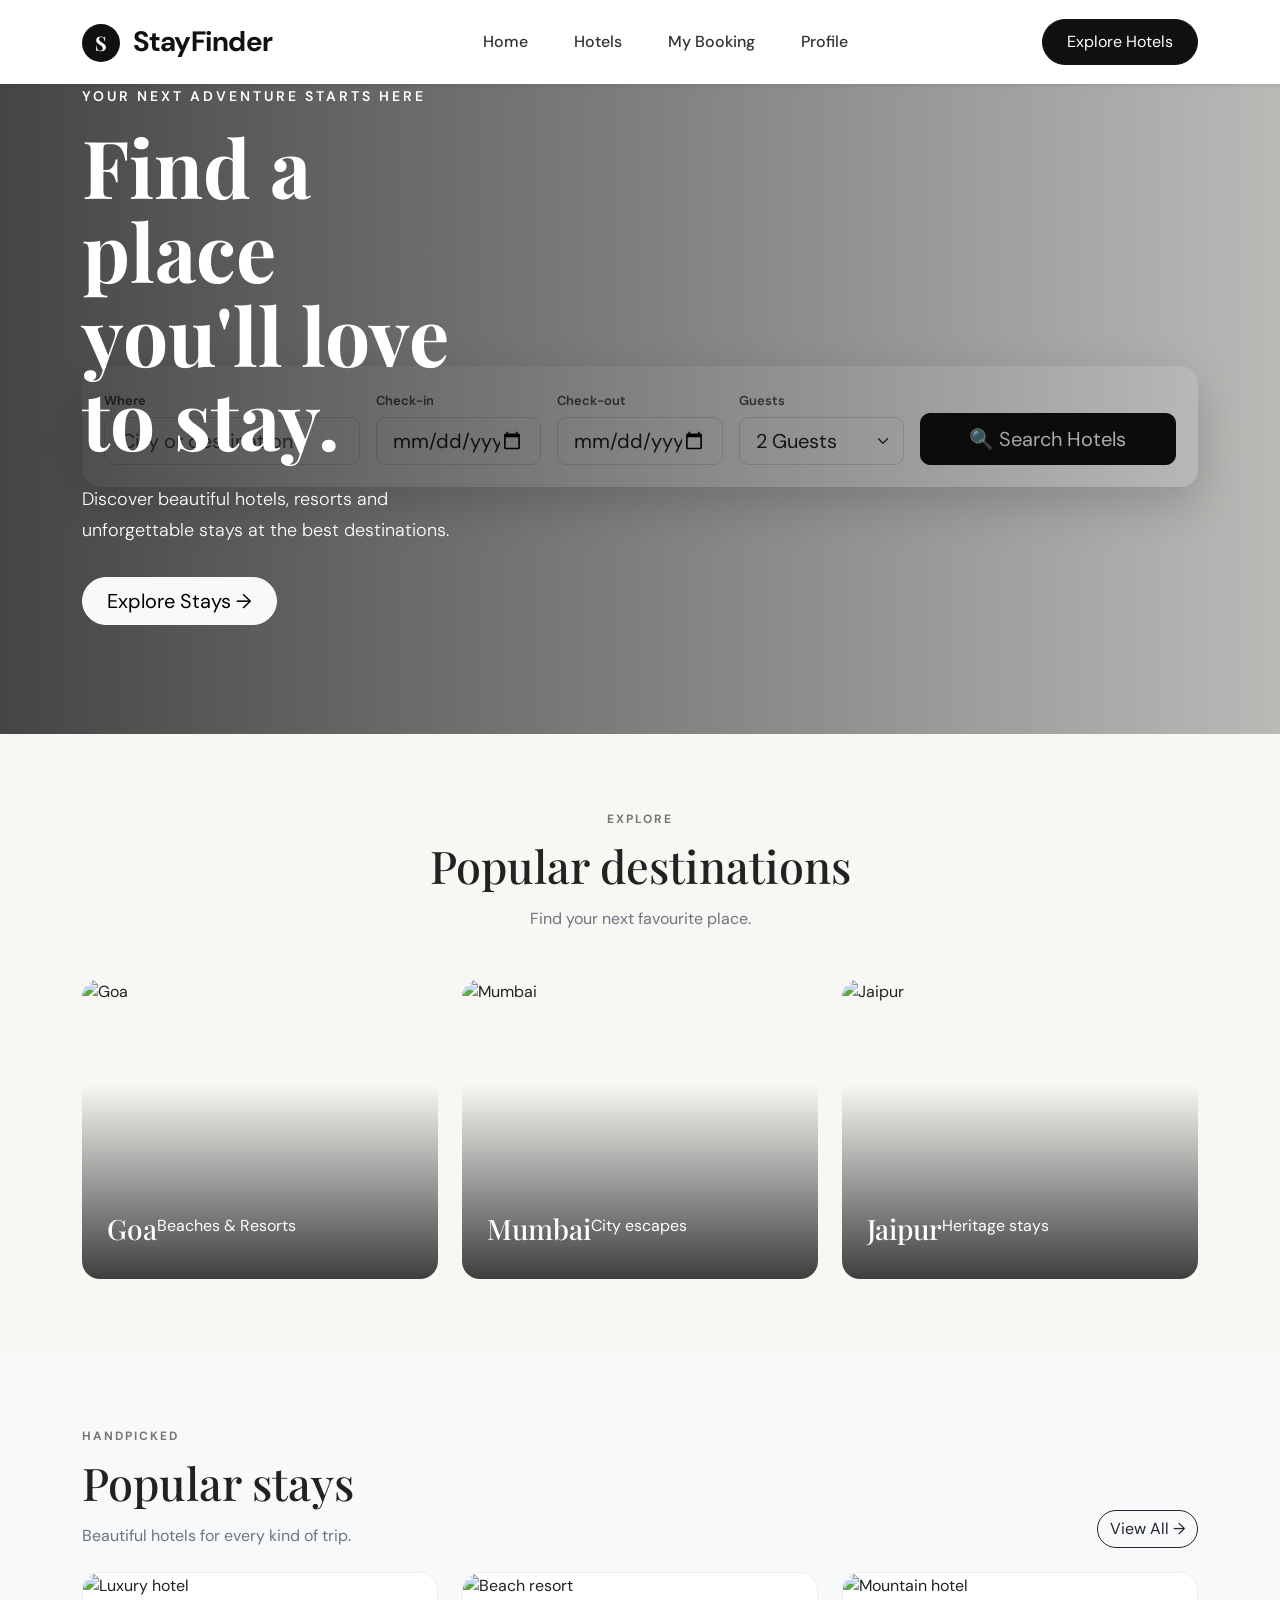
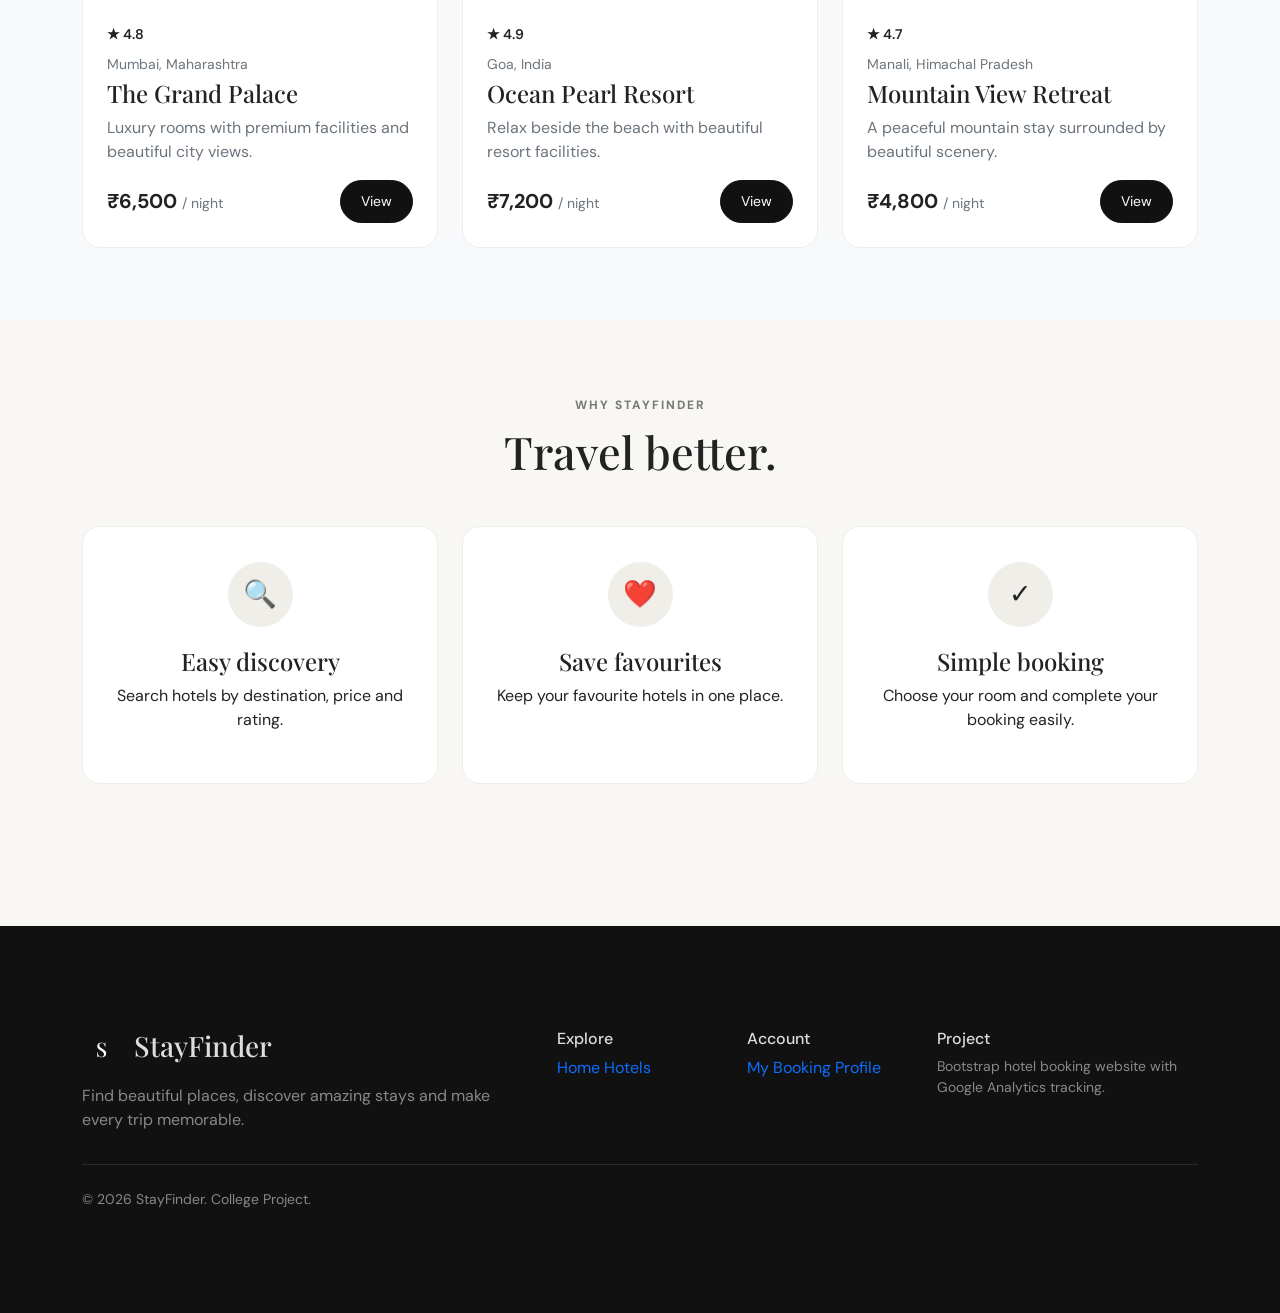
==== commit fb3c09c7: "Add files via upload" ====
--- a/index.html
+++ b/index.html
@@ -1,1924 +1,956 @@
-<<<<<<< HEAD
-<!DOCTYPE html>
-<html lang="en">
-
-<head>
-    <meta charset="UTF-8">
-    <meta name="viewport" content="width=device-width, initial-scale=1.0">
-
-    <title>StayFinder | Find Your Perfect Stay</title>
-
-    <!-- Bootstrap -->
-    <link href="https://cdn.jsdelivr.net/npm/bootstrap@5.3.3/dist/css/bootstrap.min.css"
-        rel="stylesheet">
-
-    <!-- Google Font -->
-    <link rel="preconnect" href="https://fonts.googleapis.com">
-    <link rel="preconnect" href="https://fonts.gstatic.com" crossorigin>
-
-    <link href="https://fonts.googleapis.com/css2?family=DM+Sans:wght@400;500;600;700&family=Playfair+Display:wght@600;700&display=swap"
-        rel="stylesheet">
-
-    <!-- Our CSS -->
-    <link rel="stylesheet" href="style.css">
-
-    <!-- Google Analytics -->
-<script async src="https://www.googletagmanager.com/gtag/js?id=G-7BK6CVH2B3"></script>
-<script>
-  window.dataLayer = window.dataLayer || [];
-  function gtag(){dataLayer.push(arguments);}
-  gtag('js', new Date());
-
-  gtag('config', 'G-7BK6CVH2B3');
-</script>
-<!-- End Google Analytics -->
-
-</head>
-
-<body>
-
-<!-- =====================================================
-     NAVBAR
-     ===================================================== -->
-
-<nav class="navbar navbar-expand-lg bg-white sticky-top shadow-sm">
-
-    <div class="container">
-
-        <!-- LOGO -->
-
-        <a class="navbar-brand fw-bold fs-3"
-           href="index.html"
-           onclick="trackEvent('logo_click')">
-
-            <span class="brand-mark">S</span>
-            StayFinder
-
-        </a>
-
-
-        <!-- MOBILE BUTTON -->
-
-        <button class="navbar-toggler"
-                type="button"
-                data-bs-toggle="collapse"
-                data-bs-target="#navbarMenu">
-
-            <span class="navbar-toggler-icon"></span>
-
-        </button>
-
-
-        <!-- NAVIGATION -->
-
-        <div class="collapse navbar-collapse" id="navbarMenu">
-
-            <ul class="navbar-nav mx-auto gap-lg-3">
-
-                <li class="nav-item">
-
-                    <a class="nav-link active"
-                       href="index.html"
-                       onclick="trackEvent('navigation_click',{page:'home'})">
-
-                        Home
-
-                    </a>
-
-                </li>
-
-
-                <li class="nav-item">
-
-                    <a class="nav-link"
-                       href="hotels.html"
-                       onclick="trackEvent('navigation_click',{page:'hotels'})">
-
-                        Hotels
-
-                    </a>
-
-                </li>
-
-
-                <li class="nav-item">
-
-                    <a class="nav-link"
-                       href="my-booking.html"
-                       onclick="trackEvent('navigation_click',{page:'my_booking'})">
-
-                        My Booking
-
-                    </a>
-
-                </li>
-
-
-                <li class="nav-item">
-
-                    <a class="nav-link"
-                       href="profile.html"
-                       onclick="trackEvent('navigation_click',{page:'profile'})">
-
-                        Profile
-
-                    </a>
-
-                </li>
-
-            </ul>
-
-
-            <a href="hotels.html"
-               class="btn btn-dark rounded-pill px-4"
-               onclick="trackEvent('explore_hotels_click')">
-
-                Explore Hotels
-
-            </a>
-
-        </div>
-
-    </div>
-
-</nav>
-
-
-
-<!-- =====================================================
-     HERO SECTION
-     ===================================================== -->
-
-<section class="hero-section">
-
-    <div class="hero-overlay">
-
-        <div class="container">
-
-            <div class="row align-items-center hero-content">
-
-                <div class="col-lg-7 text-white">
-
-                    <span class="hero-small-text">
-                        YOUR NEXT ADVENTURE STARTS HERE
-                    </span>
-
-                    <h1 class="display-2 fw-bold mt-3">
-
-                        Find a place
-                        <br>
-
-                        you'll love to stay.
-
-                    </h1>
-
-                    <p class="lead mt-4">
-
-                        Discover beautiful hotels, resorts and
-                        unforgettable stays at the best destinations.
-
-                    </p>
-
-
-                    <a href="hotels.html"
-                       class="btn btn-light btn-lg rounded-pill px-4 mt-3"
-                       onclick="trackEvent('hero_explore_click')">
-
-                        Explore Stays →
-
-                    </a>
-
-                </div>
-
-            </div>
-
-        </div>
-
-    </div>
-
-
-    <!-- =================================================
-         SEARCH BOX
-         ================================================= -->
-
-    <div class="container">
-
-        <div class="search-box shadow-lg">
-
-            <form id="searchForm">
-
-                <div class="row g-3 align-items-end">
-
-
-                    <!-- DESTINATION -->
-
-                    <div class="col-lg-3">
-
-                        <label class="form-label">
-                            Where
-                        </label>
-
-                        <input
-                            type="text"
-                            id="destination"
-                            class="form-control form-control-lg"
-                            placeholder="City or destination">
-
-                    </div>
-
-
-                    <!-- CHECK IN -->
-
-                    <div class="col-lg-2">
-
-                        <label class="form-label">
-                            Check-in
-                        </label>
-
-                        <input
-                            type="date"
-                            id="checkIn"
-                            class="form-control form-control-lg">
-
-                    </div>
-
-
-                    <!-- CHECK OUT -->
-
-                    <div class="col-lg-2">
-
-                        <label class="form-label">
-                            Check-out
-                        </label>
-
-                        <input
-                            type="date"
-                            id="checkOut"
-                            class="form-control form-control-lg">
-
-                    </div>
-
-
-                    <!-- GUESTS -->
-
-                    <div class="col-lg-2">
-
-                        <label class="form-label">
-                            Guests
-                        </label>
-
-                        <select
-                            id="guests"
-                            class="form-select form-select-lg">
-
-                            <option>1 Guest</option>
-
-                            <option selected>
-                                2 Guests
-                            </option>
-
-                            <option>
-                                3 Guests
-                            </option>
-
-                            <option>
-                                4 Guests
-                            </option>
-
-                            <option>
-                                5+ Guests
-                            </option>
-
-                        </select>
-
-                    </div>
-
-
-                    <!-- SEARCH BUTTON -->
-
-                    <div class="col-lg-3">
-
-                        <button
-                            type="submit"
-                            class="btn btn-dark btn-lg w-100">
-
-                            🔍 Search Hotels
-
-                        </button>
-
-                    </div>
-
-                </div>
-
-            </form>
-
-        </div>
-
-    </div>
-
-</section>
-
-
-
-<!-- =====================================================
-     POPULAR DESTINATIONS
-     ===================================================== -->
-
-<section class="py-5">
-
-    <div class="container py-4">
-
-        <div class="text-center mb-5">
-
-            <span class="section-label">
-                EXPLORE
-            </span>
-
-            <h2 class="section-title mt-2">
-                Popular destinations
-            </h2>
-
-            <p class="text-secondary">
-                Find your next favourite place.
-            </p>
-
-        </div>
-
-
-        <div class="row g-4">
-
-
-            <!-- GOA -->
-
-            <div class="col-md-4">
-
-                <div class="destination-card">
-
-                    <img
-                        src="https://images.unsplash.com/photo-1512343879784-a960bf40e7f2?auto=format&fit=crop&w=900&q=85"
-                        alt="Goa">
-
-                    <div class="destination-overlay">
-
-                        <h3>
-                            Goa
-                        </h3>
-
-                        <p>
-                            Beaches & Resorts
-                        </p>
-
-                    </div>
-
-                </div>
-
-            </div>
-
-
-            <!-- MUMBAI -->
-
-            <div class="col-md-4">
-
-                <div class="destination-card">
-
-                    <img
-                        src="https://images.unsplash.com/photo-1570168007204-dfb528c6958f?auto=format&fit=crop&w=900&q=85"
-                        alt="Mumbai">
-
-                    <div class="destination-overlay">
-
-                        <h3>
-                            Mumbai
-                        </h3>
-
-                        <p>
-                            City escapes
-                        </p>
-
-                    </div>
-
-                </div>
-
-            </div>
-
-
-            <!-- JAIPUR -->
-
-            <div class="col-md-4">
-
-                <div class="destination-card">
-
-                    <img
-                        src="https://images.unsplash.com/photo-1599661046289-e31897846e41?auto=format&fit=crop&w=900&q=85"
-                        alt="Jaipur">
-
-                    <div class="destination-overlay">
-
-                        <h3>
-                            Jaipur
-                        </h3>
-
-                        <p>
-                            Heritage stays
-                        </p>
-
-                    </div>
-
-                </div>
-
-            </div>
-
-        </div>
-
-    </div>
-
-</section>
-
-
-
-<!-- =====================================================
-     FEATURED HOTELS
-     ===================================================== -->
-
-<section class="bg-light py-5">
-
-    <div class="container py-4">
-
-        <div class="d-flex justify-content-between align-items-end mb-4">
-
-            <div>
-
-                <span class="section-label">
-                    HANDPICKED
-                </span>
-
-                <h2 class="section-title mt-2">
-                    Popular stays
-                </h2>
-
-                <p class="text-secondary mb-0">
-                    Beautiful hotels for every kind of trip.
-                </p>
-
-            </div>
-
-
-            <a href="hotels.html"
-               class="btn btn-outline-dark rounded-pill">
-
-                View All →
-
-            </a>
-
-        </div>
-
-
-        <div class="row g-4">
-
-
-            <!-- HOTEL 1 -->
-
-            <div class="col-md-6 col-lg-4">
-
-                <div class="hotel-card">
-
-                    <img
-                        src="https://images.unsplash.com/photo-1566073771259-6a8506099945?auto=format&fit=crop&w=900&q=85"
-                        class="hotel-card-image"
-                        alt="Luxury hotel">
-
-                    <div class="p-4">
-
-                        <span class="rating">
-                            ★ 4.8
-                        </span>
-
-                        <small class="text-secondary d-block mt-2">
-                            Mumbai, Maharashtra
-                        </small>
-
-                        <h4 class="mt-1">
-                            The Grand Palace
-                        </h4>
-
-                        <p class="text-secondary">
-                            Luxury rooms with premium facilities
-                            and beautiful city views.
-                        </p>
-
-                        <div class="d-flex justify-content-between align-items-center">
-
-                            <div>
-
-                                <strong class="fs-5">
-                                    ₹6,500
-                                </strong>
-
-                                <small class="text-secondary">
-                                    / night
-                                </small>
-
-                            </div>
-
-                            <a href="hotels.html"
-                               class="btn btn-dark rounded-pill btn-sm"
-                               onclick="trackEvent('hotel_card_click',{hotel_name:'The Grand Palace'})">
-
-                                View
-
-                            </a>
-
-                        </div>
-
-                    </div>
-
-                </div>
-
-            </div>
-
-
-
-            <!-- HOTEL 2 -->
-
-            <div class="col-md-6 col-lg-4">
-
-                <div class="hotel-card">
-
-                    <img
-                        src="https://images.unsplash.com/photo-1540541338287-41700207dee6?auto=format&fit=crop&w=900&q=85"
-                        class="hotel-card-image"
-                        alt="Beach resort">
-
-                    <div class="p-4">
-
-                        <span class="rating">
-                            ★ 4.9
-                        </span>
-
-                        <small class="text-secondary d-block mt-2">
-                            Goa, India
-                        </small>
-
-                        <h4 class="mt-1">
-                            Ocean Pearl Resort
-                        </h4>
-
-                        <p class="text-secondary">
-                            Relax beside the beach with
-                            beautiful resort facilities.
-                        </p>
-
-                        <div class="d-flex justify-content-between align-items-center">
-
-                            <div>
-
-                                <strong class="fs-5">
-                                    ₹7,200
-                                </strong>
-
-                                <small class="text-secondary">
-                                    / night
-                                </small>
-
-                            </div>
-
-                            <a href="hotels.html"
-                               class="btn btn-dark rounded-pill btn-sm"
-                               onclick="trackEvent('hotel_card_click',{hotel_name:'Ocean Pearl Resort'})">
-
-                                View
-
-                            </a>
-
-                        </div>
-
-                    </div>
-
-                </div>
-
-            </div>
-
-
-
-            <!-- HOTEL 3 -->
-
-            <div class="col-md-6 col-lg-4">
-
-                <div class="hotel-card">
-
-                    <img
-                        src="https://images.unsplash.com/photo-1571896349842-33c89424de2d?auto=format&fit=crop&w=900&q=85"
-                        class="hotel-card-image"
-                        alt="Mountain hotel">
-
-                    <div class="p-4">
-
-                        <span class="rating">
-                            ★ 4.7
-                        </span>
-
-                        <small class="text-secondary d-block mt-2">
-                            Manali, Himachal Pradesh
-                        </small>
-
-                        <h4 class="mt-1">
-                            Mountain View Retreat
-                        </h4>
-
-                        <p class="text-secondary">
-                            A peaceful mountain stay surrounded
-                            by beautiful scenery.
-                        </p>
-
-                        <div class="d-flex justify-content-between align-items-center">
-
-                            <div>
-
-                                <strong class="fs-5">
-                                    ₹4,800
-                                </strong>
-
-                                <small class="text-secondary">
-                                    / night
-                                </small>
-
-                            </div>
-
-                            <a href="hotels.html"
-                               class="btn btn-dark rounded-pill btn-sm"
-                               onclick="trackEvent('hotel_card_click',{hotel_name:'Mountain View Retreat'})">
-
-                                View
-
-                            </a>
-
-                        </div>
-
-                    </div>
-
-                </div>
-
-            </div>
-
-        </div>
-
-    </div>
-
-</section>
-
-
-
-<!-- =====================================================
-     WHY STAYFINDER
-     ===================================================== -->
-
-<section class="py-5">
-
-    <div class="container py-4">
-
-        <div class="text-center mb-5">
-
-            <span class="section-label">
-                WHY STAYFINDER
-            </span>
-
-            <h2 class="section-title mt-2">
-                Travel better.
-            </h2>
-
-        </div>
-
-
-        <div class="row g-4">
-
-
-            <div class="col-md-4">
-
-                <div class="feature-box">
-
-                    <div class="feature-icon">
-                        🔍
-                    </div>
-
-                    <h4>
-                        Easy discovery
-                    </h4>
-
-                    <p>
-                        Search hotels by destination,
-                        price and rating.
-                    </p>
-
-                </div>
-
-            </div>
-
-
-            <div class="col-md-4">
-
-                <div class="feature-box">
-
-                    <div class="feature-icon">
-                        ❤️
-                    </div>
-
-                    <h4>
-                        Save favourites
-                    </h4>
-
-                    <p>
-                        Keep your favourite hotels
-                        in one place.
-                    </p>
-
-                </div>
-
-            </div>
-
-
-            <div class="col-md-4">
-
-                <div class="feature-box">
-
-                    <div class="feature-icon">
-                        ✓
-                    </div>
-
-                    <h4>
-                        Simple booking
-                    </h4>
-
-                    <p>
-                        Choose your room and
-                        complete your booking easily.
-                    </p>
-
-                </div>
-
-            </div>
-
-        </div>
-
-    </div>
-
-</section>
-
-
-
-<!-- =====================================================
-     FOOTER
-     ===================================================== -->
-
-<footer class="footer">
-
-    <div class="container py-5">
-
-        <div class="row g-4">
-
-
-            <div class="col-lg-5">
-
-                <h3>
-                    <span class="brand-mark">S</span>
-                    StayFinder
-                </h3>
-
-                <p class="text-white-50 mt-3">
-
-                    Find beautiful places,
-                    discover amazing stays
-                    and make every trip memorable.
-
-                </p>
-
-            </div>
-
-
-            <div class="col-6 col-lg-2">
-
-                <h6>
-                    Explore
-                </h6>
-
-                <a href="index.html">
-                    Home
-                </a>
-
-                <a href="hotels.html">
-                    Hotels
-                </a>
-
-            </div>
-
-
-            <div class="col-6 col-lg-2">
-
-                <h6>
-                    Account
-                </h6>
-
-                <a href="my-booking.html">
-                    My Booking
-                </a>
-
-                <a href="profile.html">
-                    Profile
-                </a>
-
-            </div>
-
-
-            <div class="col-lg-3">
-
-                <h6>
-                    Project
-                </h6>
-
-                <p class="text-white-50 small">
-
-                    Bootstrap hotel booking
-                    website with Google
-                    Analytics tracking.
-
-                </p>
-
-            </div>
-
-        </div>
-
-
-        <hr class="border-secondary my-4">
-
-
-        <p class="text-white-50 small mb-0">
-
-            © 2026 StayFinder. College Project.
-
-        </p>
-
-    </div>
-
-</footer>
-
-
-
-<!-- Bootstrap JavaScript -->
-
-<script src="https://cdn.jsdelivr.net/npm/bootstrap@5.3.3/dist/js/bootstrap.bundle.min.js">
-</script>
-
-
-<!-- Our JavaScript -->
-
-<script src="script.js"></script>
-
-
-<!-- =====================================================
-     HOME PAGE JAVASCRIPT
-     ===================================================== -->
-
-<script>
-
-document.addEventListener("DOMContentLoaded", function () {
-
-    setDefaultDates();
-
-    trackEvent("page_view_custom", {
-        page_name: "home"
-    });
-
-});
-
-
-
-document.getElementById("searchForm").addEventListener("submit", function (event) {
-
-    event.preventDefault();
-
-
-    const destination =
-        document.getElementById("destination").value;
-
-    const checkIn =
-        document.getElementById("checkIn").value;
-
-    const checkOut =
-        document.getElementById("checkOut").value;
-
-    const guests =
-        document.getElementById("guests").value;
-
-
-    /* Google Analytics event */
-
-    trackEvent("hotel_search", {
-
-        destination: destination || "all",
-
-        check_in: checkIn,
-
-        check_out: checkOut,
-
-        guests: guests
-
-    });
-
-
-    /* Save search */
-
-    localStorage.setItem(
-        "stayfinderSearch",
-
-        JSON.stringify({
-
-            destination: destination,
-
-            checkIn: checkIn,
-
-            checkOut: checkOut,
-
-            guests: guests
-
-        })
-
-    );
-
-
-    /* Go to hotels page */
-
-    window.location.href = "hotels.html";
-
-});
-
-</script>
-
-</body>
-
-=======
-<!DOCTYPE html>
-<html lang="en">
-
-<head>
-    <meta charset="UTF-8">
-    <meta name="viewport" content="width=device-width, initial-scale=1.0">
-
-    <title>StayFinder | Find Your Perfect Stay</title>
-
-    <!-- Bootstrap -->
-    <link href="https://cdn.jsdelivr.net/npm/bootstrap@5.3.3/dist/css/bootstrap.min.css"
-        rel="stylesheet">
-
-    <!-- Google Font -->
-    <link rel="preconnect" href="https://fonts.googleapis.com">
-    <link rel="preconnect" href="https://fonts.gstatic.com" crossorigin>
-
-    <link href="https://fonts.googleapis.com/css2?family=DM+Sans:wght@400;500;600;700&family=Playfair+Display:wght@600;700&display=swap"
-        rel="stylesheet">
-
-    <!-- Our CSS -->
-    <link rel="stylesheet" href="style.css">
-
-    <!-- =================================================
-         GOOGLE ANALYTICS 4
-         Replace G-XXXXXXXXXX with YOUR GA4 ID
-         ================================================= -->
-
-    <!--
-    <script async src="https://www.googletagmanager.com/gtag/js?id=G-XXXXXXXXXX"></script>
-
-    <script>
-        window.dataLayer = window.dataLayer || [];
-
-        function gtag() {
-            dataLayer.push(arguments);
-        }
-
-        gtag('js', new Date());
-
-        gtag('config', 'G-XXXXXXXXXX');
-    </script>
-    -->
-
-</head>
-
-<body>
-
-<!-- =====================================================
-     NAVBAR
-     ===================================================== -->
-
-<nav class="navbar navbar-expand-lg bg-white sticky-top shadow-sm">
-
-    <div class="container">
-
-        <!-- LOGO -->
-
-        <a class="navbar-brand fw-bold fs-3"
-           href="index.html"
-           onclick="trackEvent('logo_click')">
-
-            <span class="brand-mark">S</span>
-            StayFinder
-
-        </a>
-
-
-        <!-- MOBILE BUTTON -->
-
-        <button class="navbar-toggler"
-                type="button"
-                data-bs-toggle="collapse"
-                data-bs-target="#navbarMenu">
-
-            <span class="navbar-toggler-icon"></span>
-
-        </button>
-
-
-        <!-- NAVIGATION -->
-
-        <div class="collapse navbar-collapse" id="navbarMenu">
-
-            <ul class="navbar-nav mx-auto gap-lg-3">
-
-                <li class="nav-item">
-
-                    <a class="nav-link active"
-                       href="index.html"
-                       onclick="trackEvent('navigation_click',{page:'home'})">
-
-                        Home
-
-                    </a>
-
-                </li>
-
-
-                <li class="nav-item">
-
-                    <a class="nav-link"
-                       href="hotels.html"
-                       onclick="trackEvent('navigation_click',{page:'hotels'})">
-
-                        Hotels
-
-                    </a>
-
-                </li>
-
-
-                <li class="nav-item">
-
-                    <a class="nav-link"
-                       href="my-booking.html"
-                       onclick="trackEvent('navigation_click',{page:'my_booking'})">
-
-                        My Booking
-
-                    </a>
-
-                </li>
-
-
-                <li class="nav-item">
-
-                    <a class="nav-link"
-                       href="profile.html"
-                       onclick="trackEvent('navigation_click',{page:'profile'})">
-
-                        Profile
-
-                    </a>
-
-                </li>
-
-            </ul>
-
-
-            <a href="hotels.html"
-               class="btn btn-dark rounded-pill px-4"
-               onclick="trackEvent('explore_hotels_click')">
-
-                Explore Hotels
-
-            </a>
-
-        </div>
-
-    </div>
-
-</nav>
-
-
-
-<!-- =====================================================
-     HERO SECTION
-     ===================================================== -->
-
-<section class="hero-section">
-
-    <div class="hero-overlay">
-
-        <div class="container">
-
-            <div class="row align-items-center hero-content">
-
-                <div class="col-lg-7 text-white">
-
-                    <span class="hero-small-text">
-                        YOUR NEXT ADVENTURE STARTS HERE
-                    </span>
-
-                    <h1 class="display-2 fw-bold mt-3">
-
-                        Find a place
-                        <br>
-
-                        you'll love to stay.
-
-                    </h1>
-
-                    <p class="lead mt-4">
-
-                        Discover beautiful hotels, resorts and
-                        unforgettable stays at the best destinations.
-
-                    </p>
-
-
-                    <a href="hotels.html"
-                       class="btn btn-light btn-lg rounded-pill px-4 mt-3"
-                       onclick="trackEvent('hero_explore_click')">
-
-                        Explore Stays →
-
-                    </a>
-
-                </div>
-
-            </div>
-
-        </div>
-
-    </div>
-
-
-    <!-- =================================================
-         SEARCH BOX
-         ================================================= -->
-
-    <div class="container">
-
-        <div class="search-box shadow-lg">
-
-            <form id="searchForm">
-
-                <div class="row g-3 align-items-end">
-
-
-                    <!-- DESTINATION -->
-
-                    <div class="col-lg-3">
-
-                        <label class="form-label">
-                            Where
-                        </label>
-
-                        <input
-                            type="text"
-                            id="destination"
-                            class="form-control form-control-lg"
-                            placeholder="City or destination">
-
-                    </div>
-
-
-                    <!-- CHECK IN -->
-
-                    <div class="col-lg-2">
-
-                        <label class="form-label">
-                            Check-in
-                        </label>
-
-                        <input
-                            type="date"
-                            id="checkIn"
-                            class="form-control form-control-lg">
-
-                    </div>
-
-
-                    <!-- CHECK OUT -->
-
-                    <div class="col-lg-2">
-
-                        <label class="form-label">
-                            Check-out
-                        </label>
-
-                        <input
-                            type="date"
-                            id="checkOut"
-                            class="form-control form-control-lg">
-
-                    </div>
-
-
-                    <!-- GUESTS -->
-
-                    <div class="col-lg-2">
-
-                        <label class="form-label">
-                            Guests
-                        </label>
-
-                        <select
-                            id="guests"
-                            class="form-select form-select-lg">
-
-                            <option>1 Guest</option>
-
-                            <option selected>
-                                2 Guests
-                            </option>
-
-                            <option>
-                                3 Guests
-                            </option>
-
-                            <option>
-                                4 Guests
-                            </option>
-
-                            <option>
-                                5+ Guests
-                            </option>
-
-                        </select>
-
-                    </div>
-
-
-                    <!-- SEARCH BUTTON -->
-
-                    <div class="col-lg-3">
-
-                        <button
-                            type="submit"
-                            class="btn btn-dark btn-lg w-100">
-
-                            🔍 Search Hotels
-
-                        </button>
-
-                    </div>
-
-                </div>
-
-            </form>
-
-        </div>
-
-    </div>
-
-</section>
-
-
-
-<!-- =====================================================
-     POPULAR DESTINATIONS
-     ===================================================== -->
-
-<section class="py-5">
-
-    <div class="container py-4">
-
-        <div class="text-center mb-5">
-
-            <span class="section-label">
-                EXPLORE
-            </span>
-
-            <h2 class="section-title mt-2">
-                Popular destinations
-            </h2>
-
-            <p class="text-secondary">
-                Find your next favourite place.
-            </p>
-
-        </div>
-
-
-        <div class="row g-4">
-
-
-            <!-- GOA -->
-
-            <div class="col-md-4">
-
-                <div class="destination-card">
-
-                    <img
-                        src="https://images.unsplash.com/photo-1512343879784-a960bf40e7f2?auto=format&fit=crop&w=900&q=85"
-                        alt="Goa">
-
-                    <div class="destination-overlay">
-
-                        <h3>
-                            Goa
-                        </h3>
-
-                        <p>
-                            Beaches & Resorts
-                        </p>
-
-                    </div>
-
-                </div>
-
-            </div>
-
-
-            <!-- MUMBAI -->
-
-            <div class="col-md-4">
-
-                <div class="destination-card">
-
-                    <img
-                        src="https://images.unsplash.com/photo-1570168007204-dfb528c6958f?auto=format&fit=crop&w=900&q=85"
-                        alt="Mumbai">
-
-                    <div class="destination-overlay">
-
-                        <h3>
-                            Mumbai
-                        </h3>
-
-                        <p>
-                            City escapes
-                        </p>
-
-                    </div>
-
-                </div>
-
-            </div>
-
-
-            <!-- JAIPUR -->
-
-            <div class="col-md-4">
-
-                <div class="destination-card">
-
-                    <img
-                        src="https://images.unsplash.com/photo-1599661046289-e31897846e41?auto=format&fit=crop&w=900&q=85"
-                        alt="Jaipur">
-
-                    <div class="destination-overlay">
-
-                        <h3>
-                            Jaipur
-                        </h3>
-
-                        <p>
-                            Heritage stays
-                        </p>
-
-                    </div>
-
-                </div>
-
-            </div>
-
-        </div>
-
-    </div>
-
-</section>
-
-
-
-<!-- =====================================================
-     FEATURED HOTELS
-     ===================================================== -->
-
-<section class="bg-light py-5">
-
-    <div class="container py-4">
-
-        <div class="d-flex justify-content-between align-items-end mb-4">
-
-            <div>
-
-                <span class="section-label">
-                    HANDPICKED
-                </span>
-
-                <h2 class="section-title mt-2">
-                    Popular stays
-                </h2>
-
-                <p class="text-secondary mb-0">
-                    Beautiful hotels for every kind of trip.
-                </p>
-
-            </div>
-
-
-            <a href="hotels.html"
-               class="btn btn-outline-dark rounded-pill">
-
-                View All →
-
-            </a>
-
-        </div>
-
-
-        <div class="row g-4">
-
-
-            <!-- HOTEL 1 -->
-
-            <div class="col-md-6 col-lg-4">
-
-                <div class="hotel-card">
-
-                    <img
-                        src="https://images.unsplash.com/photo-1566073771259-6a8506099945?auto=format&fit=crop&w=900&q=85"
-                        class="hotel-card-image"
-                        alt="Luxury hotel">
-
-                    <div class="p-4">
-
-                        <span class="rating">
-                            ★ 4.8
-                        </span>
-
-                        <small class="text-secondary d-block mt-2">
-                            Mumbai, Maharashtra
-                        </small>
-
-                        <h4 class="mt-1">
-                            The Grand Palace
-                        </h4>
-
-                        <p class="text-secondary">
-                            Luxury rooms with premium facilities
-                            and beautiful city views.
-                        </p>
-
-                        <div class="d-flex justify-content-between align-items-center">
-
-                            <div>
-
-                                <strong class="fs-5">
-                                    ₹6,500
-                                </strong>
-
-                                <small class="text-secondary">
-                                    / night
-                                </small>
-
-                            </div>
-
-                            <a href="hotels.html"
-                               class="btn btn-dark rounded-pill btn-sm"
-                               onclick="trackEvent('hotel_card_click',{hotel_name:'The Grand Palace'})">
-
-                                View
-
-                            </a>
-
-                        </div>
-
-                    </div>
-
-                </div>
-
-            </div>
-
-
-
-            <!-- HOTEL 2 -->
-
-            <div class="col-md-6 col-lg-4">
-
-                <div class="hotel-card">
-
-                    <img
-                        src="https://images.unsplash.com/photo-1540541338287-41700207dee6?auto=format&fit=crop&w=900&q=85"
-                        class="hotel-card-image"
-                        alt="Beach resort">
-
-                    <div class="p-4">
-
-                        <span class="rating">
-                            ★ 4.9
-                        </span>
-
-                        <small class="text-secondary d-block mt-2">
-                            Goa, India
-                        </small>
-
-                        <h4 class="mt-1">
-                            Ocean Pearl Resort
-                        </h4>
-
-                        <p class="text-secondary">
-                            Relax beside the beach with
-                            beautiful resort facilities.
-                        </p>
-
-                        <div class="d-flex justify-content-between align-items-center">
-
-                            <div>
-
-                                <strong class="fs-5">
-                                    ₹7,200
-                                </strong>
-
-                                <small class="text-secondary">
-                                    / night
-                                </small>
-
-                            </div>
-
-                            <a href="hotels.html"
-                               class="btn btn-dark rounded-pill btn-sm"
-                               onclick="trackEvent('hotel_card_click',{hotel_name:'Ocean Pearl Resort'})">
-
-                                View
-
-                            </a>
-
-                        </div>
-
-                    </div>
-
-                </div>
-
-            </div>
-
-
-
-            <!-- HOTEL 3 -->
-
-            <div class="col-md-6 col-lg-4">
-
-                <div class="hotel-card">
-
-                    <img
-                        src="https://images.unsplash.com/photo-1571896349842-33c89424de2d?auto=format&fit=crop&w=900&q=85"
-                        class="hotel-card-image"
-                        alt="Mountain hotel">
-
-                    <div class="p-4">
-
-                        <span class="rating">
-                            ★ 4.7
-                        </span>
-
-                        <small class="text-secondary d-block mt-2">
-                            Manali, Himachal Pradesh
-                        </small>
-
-                        <h4 class="mt-1">
-                            Mountain View Retreat
-                        </h4>
-
-                        <p class="text-secondary">
-                            A peaceful mountain stay surrounded
-                            by beautiful scenery.
-                        </p>
-
-                        <div class="d-flex justify-content-between align-items-center">
-
-                            <div>
-
-                                <strong class="fs-5">
-                                    ₹4,800
-                                </strong>
-
-                                <small class="text-secondary">
-                                    / night
-                                </small>
-
-                            </div>
-
-                            <a href="hotels.html"
-                               class="btn btn-dark rounded-pill btn-sm"
-                               onclick="trackEvent('hotel_card_click',{hotel_name:'Mountain View Retreat'})">
-
-                                View
-
-                            </a>
-
-                        </div>
-
-                    </div>
-
-                </div>
-
-            </div>
-
-        </div>
-
-    </div>
-
-</section>
-
-
-
-<!-- =====================================================
-     WHY STAYFINDER
-     ===================================================== -->
-
-<section class="py-5">
-
-    <div class="container py-4">
-
-        <div class="text-center mb-5">
-
-            <span class="section-label">
-                WHY STAYFINDER
-            </span>
-
-            <h2 class="section-title mt-2">
-                Travel better.
-            </h2>
-
-        </div>
-
-
-        <div class="row g-4">
-
-
-            <div class="col-md-4">
-
-                <div class="feature-box">
-
-                    <div class="feature-icon">
-                        🔍
-                    </div>
-
-                    <h4>
-                        Easy discovery
-                    </h4>
-
-                    <p>
-                        Search hotels by destination,
-                        price and rating.
-                    </p>
-
-                </div>
-
-            </div>
-
-
-            <div class="col-md-4">
-
-                <div class="feature-box">
-
-                    <div class="feature-icon">
-                        ❤️
-                    </div>
-
-                    <h4>
-                        Save favourites
-                    </h4>
-
-                    <p>
-                        Keep your favourite hotels
-                        in one place.
-                    </p>
-
-                </div>
-
-            </div>
-
-
-            <div class="col-md-4">
-
-                <div class="feature-box">
-
-                    <div class="feature-icon">
-                        ✓
-                    </div>
-
-                    <h4>
-                        Simple booking
-                    </h4>
-
-                    <p>
-                        Choose your room and
-                        complete your booking easily.
-                    </p>
-
-                </div>
-
-            </div>
-
-        </div>
-
-    </div>
-
-</section>
-
-
-
-<!-- =====================================================
-     FOOTER
-     ===================================================== -->
-
-<footer class="footer">
-
-    <div class="container py-5">
-
-        <div class="row g-4">
-
-
-            <div class="col-lg-5">
-
-                <h3>
-                    <span class="brand-mark">S</span>
-                    StayFinder
-                </h3>
-
-                <p class="text-white-50 mt-3">
-
-                    Find beautiful places,
-                    discover amazing stays
-                    and make every trip memorable.
-
-                </p>
-
-            </div>
-
-
-            <div class="col-6 col-lg-2">
-
-                <h6>
-                    Explore
-                </h6>
-
-                <a href="index.html">
-                    Home
-                </a>
-
-                <a href="hotels.html">
-                    Hotels
-                </a>
-
-            </div>
-
-
-            <div class="col-6 col-lg-2">
-
-                <h6>
-                    Account
-                </h6>
-
-                <a href="my-booking.html">
-                    My Booking
-                </a>
-
-                <a href="profile.html">
-                    Profile
-                </a>
-
-            </div>
-
-
-            <div class="col-lg-3">
-
-                <h6>
-                    Project
-                </h6>
-
-                <p class="text-white-50 small">
-
-                    Bootstrap hotel booking
-                    website with Google
-                    Analytics tracking.
-
-                </p>
-
-            </div>
-
-        </div>
-
-
-        <hr class="border-secondary my-4">
-
-
-        <p class="text-white-50 small mb-0">
-
-            © 2026 StayFinder. College Project.
-
-        </p>
-
-    </div>
-
-</footer>
-
-
-
-<!-- Bootstrap JavaScript -->
-
-<script src="https://cdn.jsdelivr.net/npm/bootstrap@5.3.3/dist/js/bootstrap.bundle.min.js">
-</script>
-
-
-<!-- Our JavaScript -->
-
-<script src="script.js"></script>
-
-
-<!-- =====================================================
-     HOME PAGE JAVASCRIPT
-     ===================================================== -->
-
-<script>
-
-document.addEventListener("DOMContentLoaded", function () {
-
-    setDefaultDates();
-
-    trackEvent("page_view_custom", {
-        page_name: "home"
-    });
-
-});
-
-
-
-document.getElementById("searchForm").addEventListener("submit", function (event) {
-
-    event.preventDefault();
-
-
-    const destination =
-        document.getElementById("destination").value;
-
-    const checkIn =
-        document.getElementById("checkIn").value;
-
-    const checkOut =
-        document.getElementById("checkOut").value;
-
-    const guests =
-        document.getElementById("guests").value;
-
-
-    /* Google Analytics event */
-
-    trackEvent("hotel_search", {
-
-        destination: destination || "all",
-
-        check_in: checkIn,
-
-        check_out: checkOut,
-
-        guests: guests
-
-    });
-
-
-    /* Save search */
-
-    localStorage.setItem(
-        "stayfinderSearch",
-
-        JSON.stringify({
-
-            destination: destination,
-
-            checkIn: checkIn,
-
-            checkOut: checkOut,
-
-            guests: guests
-
-        })
-
-    );
-
-
-    /* Go to hotels page */
-
-    window.location.href = "hotels.html";
-
-});
-
-</script>
-
-</body>
-
->>>>>>> faed86fd0e617d723b1443fd0662fd339ca18cc5
+<!DOCTYPE html>
+<html lang="en">
+
+<head>
+    <meta charset="UTF-8">
+    <meta name="viewport" content="width=device-width, initial-scale=1.0">
+
+    <title>StayFinder | Find Your Perfect Stay</title>
+
+    <!-- Bootstrap -->
+    <link href="https://cdn.jsdelivr.net/npm/bootstrap@5.3.3/dist/css/bootstrap.min.css"
+        rel="stylesheet">
+
+    <!-- Google Font -->
+    <link rel="preconnect" href="https://fonts.googleapis.com">
+    <link rel="preconnect" href="https://fonts.gstatic.com" crossorigin>
+
+    <link href="https://fonts.googleapis.com/css2?family=DM+Sans:wght@400;500;600;700&family=Playfair+Display:wght@600;700&display=swap"
+        rel="stylesheet">
+
+    <!-- Our CSS -->
+    <link rel="stylesheet" href="style.css">
+
+    <!-- Google Analytics -->
+<script async src="https://www.googletagmanager.com/gtag/js?id=G-7BK6CVH2B3"></script>
+<script>
+  window.dataLayer = window.dataLayer || [];
+  function gtag(){dataLayer.push(arguments);}
+  gtag('js', new Date());
+
+  gtag('config', 'G-7BK6CVH2B3');
+</script>
+<!-- End Google Analytics -->
+
+</head>
+
+<body>
+
+<!-- =====================================================
+     NAVBAR
+     ===================================================== -->
+
+<nav class="navbar navbar-expand-lg bg-white sticky-top shadow-sm">
+
+    <div class="container">
+
+        <!-- LOGO -->
+
+        <a class="navbar-brand fw-bold fs-3"
+           href="index.html"
+           onclick="trackEvent('logo_click')">
+
+            <span class="brand-mark">S</span>
+            StayFinder
+
+        </a>
+
+
+        <!-- MOBILE BUTTON -->
+
+        <button class="navbar-toggler"
+                type="button"
+                data-bs-toggle="collapse"
+                data-bs-target="#navbarMenu">
+
+            <span class="navbar-toggler-icon"></span>
+
+        </button>
+
+
+        <!-- NAVIGATION -->
+
+        <div class="collapse navbar-collapse" id="navbarMenu">
+
+            <ul class="navbar-nav mx-auto gap-lg-3">
+
+                <li class="nav-item">
+
+                    <a class="nav-link active"
+                       href="index.html"
+                       onclick="trackEvent('navigation_click',{page:'home'})">
+
+                        Home
+
+                    </a>
+
+                </li>
+
+
+                <li class="nav-item">
+
+                    <a class="nav-link"
+                       href="hotels.html"
+                       onclick="trackEvent('navigation_click',{page:'hotels'})">
+
+                        Hotels
+
+                    </a>
+
+                </li>
+
+
+                <li class="nav-item">
+
+                    <a class="nav-link"
+                       href="my-booking.html"
+                       onclick="trackEvent('navigation_click',{page:'my_booking'})">
+
+                        My Booking
+
+                    </a>
+
+                </li>
+
+
+                <li class="nav-item">
+
+                    <a class="nav-link"
+                       href="profile.html"
+                       onclick="trackEvent('navigation_click',{page:'profile'})">
+
+                        Profile
+
+                    </a>
+
+                </li>
+
+            </ul>
+
+
+            <a href="hotels.html"
+               class="btn btn-dark rounded-pill px-4"
+               onclick="trackEvent('explore_hotels_click')">
+
+                Explore Hotels
+
+            </a>
+
+        </div>
+
+    </div>
+
+</nav>
+
+
+
+<!-- =====================================================
+     HERO SECTION
+     ===================================================== -->
+
+<section class="hero-section">
+
+    <div class="hero-overlay">
+
+        <div class="container">
+
+            <div class="row align-items-center hero-content">
+
+                <div class="col-lg-7 text-white">
+
+                    <span class="hero-small-text">
+                        YOUR NEXT ADVENTURE STARTS HERE
+                    </span>
+
+                    <h1 class="display-2 fw-bold mt-3">
+
+                        Find a place
+                        <br>
+
+                        you'll love to stay.
+
+                    </h1>
+
+                    <p class="lead mt-4">
+
+                        Discover beautiful hotels, resorts and
+                        unforgettable stays at the best destinations.
+
+                    </p>
+
+
+                    <a href="hotels.html"
+                       class="btn btn-light btn-lg rounded-pill px-4 mt-3"
+                       onclick="trackEvent('hero_explore_click')">
+
+                        Explore Stays →
+
+                    </a>
+
+                </div>
+
+            </div>
+
+        </div>
+
+    </div>
+
+
+    <!-- =================================================
+         SEARCH BOX
+         ================================================= -->
+
+    <div class="container">
+
+        <div class="search-box shadow-lg">
+
+            <form id="searchForm">
+
+                <div class="row g-3 align-items-end">
+
+
+                    <!-- DESTINATION -->
+
+                    <div class="col-lg-3">
+
+                        <label class="form-label">
+                            Where
+                        </label>
+
+                        <input
+                            type="text"
+                            id="destination"
+                            class="form-control form-control-lg"
+                            placeholder="City or destination">
+
+                    </div>
+
+
+                    <!-- CHECK IN -->
+
+                    <div class="col-lg-2">
+
+                        <label class="form-label">
+                            Check-in
+                        </label>
+
+                        <input
+                            type="date"
+                            id="checkIn"
+                            class="form-control form-control-lg">
+
+                    </div>
+
+
+                    <!-- CHECK OUT -->
+
+                    <div class="col-lg-2">
+
+                        <label class="form-label">
+                            Check-out
+                        </label>
+
+                        <input
+                            type="date"
+                            id="checkOut"
+                            class="form-control form-control-lg">
+
+                    </div>
+
+
+                    <!-- GUESTS -->
+
+                    <div class="col-lg-2">
+
+                        <label class="form-label">
+                            Guests
+                        </label>
+
+                        <select
+                            id="guests"
+                            class="form-select form-select-lg">
+
+                            <option>1 Guest</option>
+
+                            <option selected>
+                                2 Guests
+                            </option>
+
+                            <option>
+                                3 Guests
+                            </option>
+
+                            <option>
+                                4 Guests
+                            </option>
+
+                            <option>
+                                5+ Guests
+                            </option>
+
+                        </select>
+
+                    </div>
+
+
+                    <!-- SEARCH BUTTON -->
+
+                    <div class="col-lg-3">
+
+                        <button
+                            type="submit"
+                            class="btn btn-dark btn-lg w-100">
+
+                            🔍 Search Hotels
+
+                        </button>
+
+                    </div>
+
+                </div>
+
+            </form>
+
+        </div>
+
+    </div>
+
+</section>
+
+
+
+<!-- =====================================================
+     POPULAR DESTINATIONS
+     ===================================================== -->
+
+<section class="py-5">
+
+    <div class="container py-4">
+
+        <div class="text-center mb-5">
+
+            <span class="section-label">
+                EXPLORE
+            </span>
+
+            <h2 class="section-title mt-2">
+                Popular destinations
+            </h2>
+
+            <p class="text-secondary">
+                Find your next favourite place.
+            </p>
+
+        </div>
+
+
+        <div class="row g-4">
+
+
+            <!-- GOA -->
+
+            <div class="col-md-4">
+
+                <div class="destination-card">
+
+                    <img
+                        src="https://images.unsplash.com/photo-1512343879784-a960bf40e7f2?auto=format&fit=crop&w=900&q=85"
+                        alt="Goa">
+
+                    <div class="destination-overlay">
+
+                        <h3>
+                            Goa
+                        </h3>
+
+                        <p>
+                            Beaches & Resorts
+                        </p>
+
+                    </div>
+
+                </div>
+
+            </div>
+
+
+            <!-- MUMBAI -->
+
+            <div class="col-md-4">
+
+                <div class="destination-card">
+
+                    <img
+                        src="https://images.unsplash.com/photo-1570168007204-dfb528c6958f?auto=format&fit=crop&w=900&q=85"
+                        alt="Mumbai">
+
+                    <div class="destination-overlay">
+
+                        <h3>
+                            Mumbai
+                        </h3>
+
+                        <p>
+                            City escapes
+                        </p>
+
+                    </div>
+
+                </div>
+
+            </div>
+
+
+            <!-- JAIPUR -->
+
+            <div class="col-md-4">
+
+                <div class="destination-card">
+
+                    <img
+                        src="https://images.unsplash.com/photo-1599661046289-e31897846e41?auto=format&fit=crop&w=900&q=85"
+                        alt="Jaipur">
+
+                    <div class="destination-overlay">
+
+                        <h3>
+                            Jaipur
+                        </h3>
+
+                        <p>
+                            Heritage stays
+                        </p>
+
+                    </div>
+
+                </div>
+
+            </div>
+
+        </div>
+
+    </div>
+
+</section>
+
+
+
+<!-- =====================================================
+     FEATURED HOTELS
+     ===================================================== -->
+
+<section class="bg-light py-5">
+
+    <div class="container py-4">
+
+        <div class="d-flex justify-content-between align-items-end mb-4">
+
+            <div>
+
+                <span class="section-label">
+                    HANDPICKED
+                </span>
+
+                <h2 class="section-title mt-2">
+                    Popular stays
+                </h2>
+
+                <p class="text-secondary mb-0">
+                    Beautiful hotels for every kind of trip.
+                </p>
+
+            </div>
+
+
+            <a href="hotels.html"
+               class="btn btn-outline-dark rounded-pill">
+
+                View All →
+
+            </a>
+
+        </div>
+
+
+        <div class="row g-4">
+
+
+            <!-- HOTEL 1 -->
+
+            <div class="col-md-6 col-lg-4">
+
+                <div class="hotel-card">
+
+                    <img
+                        src="https://images.unsplash.com/photo-1566073771259-6a8506099945?auto=format&fit=crop&w=900&q=85"
+                        class="hotel-card-image"
+                        alt="Luxury hotel">
+
+                    <div class="p-4">
+
+                        <span class="rating">
+                            ★ 4.8
+                        </span>
+
+                        <small class="text-secondary d-block mt-2">
+                            Mumbai, Maharashtra
+                        </small>
+
+                        <h4 class="mt-1">
+                            The Grand Palace
+                        </h4>
+
+                        <p class="text-secondary">
+                            Luxury rooms with premium facilities
+                            and beautiful city views.
+                        </p>
+
+                        <div class="d-flex justify-content-between align-items-center">
+
+                            <div>
+
+                                <strong class="fs-5">
+                                    ₹6,500
+                                </strong>
+
+                                <small class="text-secondary">
+                                    / night
+                                </small>
+
+                            </div>
+
+                            <a href="hotels.html"
+                               class="btn btn-dark rounded-pill btn-sm"
+                               onclick="trackEvent('hotel_card_click',{hotel_name:'The Grand Palace'})">
+
+                                View
+
+                            </a>
+
+                        </div>
+
+                    </div>
+
+                </div>
+
+            </div>
+
+
+
+            <!-- HOTEL 2 -->
+
+            <div class="col-md-6 col-lg-4">
+
+                <div class="hotel-card">
+
+                    <img
+                        src="https://images.unsplash.com/photo-1540541338287-41700207dee6?auto=format&fit=crop&w=900&q=85"
+                        class="hotel-card-image"
+                        alt="Beach resort">
+
+                    <div class="p-4">
+
+                        <span class="rating">
+                            ★ 4.9
+                        </span>
+
+                        <small class="text-secondary d-block mt-2">
+                            Goa, India
+                        </small>
+
+                        <h4 class="mt-1">
+                            Ocean Pearl Resort
+                        </h4>
+
+                        <p class="text-secondary">
+                            Relax beside the beach with
+                            beautiful resort facilities.
+                        </p>
+
+                        <div class="d-flex justify-content-between align-items-center">
+
+                            <div>
+
+                                <strong class="fs-5">
+                                    ₹7,200
+                                </strong>
+
+                                <small class="text-secondary">
+                                    / night
+                                </small>
+
+                            </div>
+
+                            <a href="hotels.html"
+                               class="btn btn-dark rounded-pill btn-sm"
+                               onclick="trackEvent('hotel_card_click',{hotel_name:'Ocean Pearl Resort'})">
+
+                                View
+
+                            </a>
+
+                        </div>
+
+                    </div>
+
+                </div>
+
+            </div>
+
+
+
+            <!-- HOTEL 3 -->
+
+            <div class="col-md-6 col-lg-4">
+
+                <div class="hotel-card">
+
+                    <img
+                        src="https://images.unsplash.com/photo-1571896349842-33c89424de2d?auto=format&fit=crop&w=900&q=85"
+                        class="hotel-card-image"
+                        alt="Mountain hotel">
+
+                    <div class="p-4">
+
+                        <span class="rating">
+                            ★ 4.7
+                        </span>
+
+                        <small class="text-secondary d-block mt-2">
+                            Manali, Himachal Pradesh
+                        </small>
+
+                        <h4 class="mt-1">
+                            Mountain View Retreat
+                        </h4>
+
+                        <p class="text-secondary">
+                            A peaceful mountain stay surrounded
+                            by beautiful scenery.
+                        </p>
+
+                        <div class="d-flex justify-content-between align-items-center">
+
+                            <div>
+
+                                <strong class="fs-5">
+                                    ₹4,800
+                                </strong>
+
+                                <small class="text-secondary">
+                                    / night
+                                </small>
+
+                            </div>
+
+                            <a href="hotels.html"
+                               class="btn btn-dark rounded-pill btn-sm"
+                               onclick="trackEvent('hotel_card_click',{hotel_name:'Mountain View Retreat'})">
+
+                                View
+
+                            </a>
+
+                        </div>
+
+                    </div>
+
+                </div>
+
+            </div>
+
+        </div>
+
+    </div>
+
+</section>
+
+
+
+<!-- =====================================================
+     WHY STAYFINDER
+     ===================================================== -->
+
+<section class="py-5">
+
+    <div class="container py-4">
+
+        <div class="text-center mb-5">
+
+            <span class="section-label">
+                WHY STAYFINDER
+            </span>
+
+            <h2 class="section-title mt-2">
+                Travel better.
+            </h2>
+
+        </div>
+
+
+        <div class="row g-4">
+
+
+            <div class="col-md-4">
+
+                <div class="feature-box">
+
+                    <div class="feature-icon">
+                        🔍
+                    </div>
+
+                    <h4>
+                        Easy discovery
+                    </h4>
+
+                    <p>
+                        Search hotels by destination,
+                        price and rating.
+                    </p>
+
+                </div>
+
+            </div>
+
+
+            <div class="col-md-4">
+
+                <div class="feature-box">
+
+                    <div class="feature-icon">
+                        ❤️
+                    </div>
+
+                    <h4>
+                        Save favourites
+                    </h4>
+
+                    <p>
+                        Keep your favourite hotels
+                        in one place.
+                    </p>
+
+                </div>
+
+            </div>
+
+
+            <div class="col-md-4">
+
+                <div class="feature-box">
+
+                    <div class="feature-icon">
+                        ✓
+                    </div>
+
+                    <h4>
+                        Simple booking
+                    </h4>
+
+                    <p>
+                        Choose your room and
+                        complete your booking easily.
+                    </p>
+
+                </div>
+
+            </div>
+
+        </div>
+
+    </div>
+
+</section>
+
+
+
+<!-- =====================================================
+     FOOTER
+     ===================================================== -->
+
+<footer class="footer">
+
+    <div class="container py-5">
+
+        <div class="row g-4">
+
+
+            <div class="col-lg-5">
+
+                <h3>
+                    <span class="brand-mark">S</span>
+                    StayFinder
+                </h3>
+
+                <p class="text-white-50 mt-3">
+
+                    Find beautiful places,
+                    discover amazing stays
+                    and make every trip memorable.
+
+                </p>
+
+            </div>
+
+
+            <div class="col-6 col-lg-2">
+
+                <h6>
+                    Explore
+                </h6>
+
+                <a href="index.html">
+                    Home
+                </a>
+
+                <a href="hotels.html">
+                    Hotels
+                </a>
+
+            </div>
+
+
+            <div class="col-6 col-lg-2">
+
+                <h6>
+                    Account
+                </h6>
+
+                <a href="my-booking.html">
+                    My Booking
+                </a>
+
+                <a href="profile.html">
+                    Profile
+                </a>
+
+            </div>
+
+
+            <div class="col-lg-3">
+
+                <h6>
+                    Project
+                </h6>
+
+                <p class="text-white-50 small">
+
+                    Bootstrap hotel booking
+                    website with Google
+                    Analytics tracking.
+
+                </p>
+
+            </div>
+
+        </div>
+
+
+        <hr class="border-secondary my-4">
+
+
+        <p class="text-white-50 small mb-0">
+
+            © 2026 StayFinder. College Project.
+
+        </p>
+
+    </div>
+
+</footer>
+
+
+
+<!-- Bootstrap JavaScript -->
+
+<script src="https://cdn.jsdelivr.net/npm/bootstrap@5.3.3/dist/js/bootstrap.bundle.min.js">
+</script>
+
+
+<!-- Our JavaScript -->
+
+<script src="script.js"></script>
+
+
+<!-- =====================================================
+     HOME PAGE JAVASCRIPT
+     ===================================================== -->
+
+<script>
+
+document.addEventListener("DOMContentLoaded", function () {
+
+    setDefaultDates();
+
+    trackEvent("page_view_custom", {
+        page_name: "home"
+    });
+
+});
+
+
+
+document.getElementById("searchForm").addEventListener("submit", function (event) {
+
+    event.preventDefault();
+
+
+    const destination =
+        document.getElementById("destination").value;
+
+    const checkIn =
+        document.getElementById("checkIn").value;
+
+    const checkOut =
+        document.getElementById("checkOut").value;
+
+    const guests =
+        document.getElementById("guests").value;
+
+
+    /* Google Analytics event */
+
+    trackEvent("hotel_search", {
+
+        destination: destination || "all",
+
+        check_in: checkIn,
+
+        check_out: checkOut,
+
+        guests: guests
+
+    });
+
+
+    /* Save search */
+
+    localStorage.setItem(
+        "stayfinderSearch",
+
+        JSON.stringify({
+
+            destination: destination,
+
+            checkIn: checkIn,
+
+            checkOut: checkOut,
+
+            guests: guests
+
+        })
+
+    );
+
+
+    /* Go to hotels page */
+
+    window.location.href = "hotels.html";
+
+});
+
+</script>
+
+</body>
+
 </html>
--- a/style.css
+++ b/style.css
@@ -1,1302 +1,650 @@
-<<<<<<< HEAD
-/* =====================================================
-   STAYFINDER - MAIN CSS
-   ===================================================== */
-
-
-/* =====================================================
-   GENERAL
-   ===================================================== */
-
-* {
-    margin: 0;
-    padding: 0;
-    box-sizing: border-box;
-}
-
-body {
-    font-family: "DM Sans", sans-serif;
-    color: #222;
-    background: #f8f7f4;
-}
-
-h1,
-h2,
-h3,
-h4,
-h5 {
-    font-family: "Playfair Display", serif;
-}
-
-a {
-    text-decoration: none;
-}
-
-
-/* =====================================================
-   NAVBAR
-   ===================================================== */
-
-.navbar {
-    padding: 16px 0;
-    background: #ffffff;
-}
-
-.navbar-brand {
-    color: #111 !important;
-    letter-spacing: -0.5px;
-}
-
-.brand-mark {
-    display: inline-flex;
-    justify-content: center;
-    align-items: center;
-
-    width: 38px;
-    height: 38px;
-
-    margin-right: 7px;
-
-    border-radius: 50%;
-
-    background: #111;
-    color: white;
-
-    font-family: "Playfair Display", serif;
-    font-size: 20px;
-}
-
-.nav-link {
-    color: #333 !important;
-    font-weight: 500;
-    margin: 0 7px;
-}
-
-.nav-link:hover {
-    color: #777 !important;
-}
-
-
-/* =====================================================
-   HERO SECTION
-   ===================================================== */
-
-.hero-section {
-    position: relative;
-
-    min-height: 650px;
-
-    background-image:
-        url("https://images.unsplash.com/photo-1564501049412-61c2a3083791?auto=format&fit=crop&w=1800&q=90");
-
-    background-size: cover;
-    background-position: center;
-
-    display: flex;
-    align-items: center;
-}
-
-.hero-overlay {
-    position: absolute;
-
-    inset: 0;
-
-    background:
-        linear-gradient(
-            90deg,
-            rgba(0, 0, 0, 0.72),
-            rgba(0, 0, 0, 0.25)
-        );
-}
-
-.hero-content {
-    position: relative;
-
-    z-index: 2;
-
-    max-width: 750px;
-
-    color: white;
-}
-
-.hero-small-text {
-    text-transform: uppercase;
-
-    letter-spacing: 3px;
-
-    font-size: 14px;
-
-    font-weight: 600;
-
-    margin-bottom: 15px;
-}
-
-.hero-content h1 {
-    font-size: clamp(45px, 7vw, 80px);
-
-    line-height: 1.05;
-
-    margin-bottom: 20px;
-}
-
-.hero-content p {
-    font-size: 18px;
-
-    max-width: 600px;
-
-    line-height: 1.7;
-}
-
-
-/* =====================================================
-   SEARCH BOX
-   ===================================================== */
-
-.search-box {
-    background: white;
-
-    border-radius: 18px;
-
-    padding: 22px;
-
-    box-shadow:
-        0 15px 45px rgba(0, 0, 0, 0.15);
-
-    margin-top: 35px;
-}
-
-.search-box label {
-    font-size: 13px;
-
-    font-weight: 600;
-
-    margin-bottom: 6px;
-
-    color: #555;
-}
-
-.search-box .form-control,
-.search-box .form-select {
-    border-radius: 10px;
-
-    min-height: 48px;
-
-    border: 1px solid #ddd;
-}
-
-.search-box .form-control:focus,
-.search-box .form-select:focus {
-    border-color: #111;
-
-    box-shadow: none;
-}
-
-
-/* =====================================================
-   SECTION TITLES
-   ===================================================== */
-
-.section-label {
-    display: inline-block;
-
-    font-size: 12px;
-
-    font-weight: 700;
-
-    letter-spacing: 2px;
-
-    color: #777;
-
-    text-transform: uppercase;
-}
-
-.section-title {
-    font-size: 45px;
-
-    line-height: 1.2;
-
-    margin-bottom: 15px;
-}
-
-
-/* =====================================================
-   DESTINATION CARDS
-   ===================================================== */
-
-.destination-card {
-    position: relative;
-
-    height: 300px;
-
-    overflow: hidden;
-
-    border-radius: 18px;
-
-    cursor: pointer;
-}
-
-.destination-card img {
-    width: 100%;
-    height: 100%;
-
-    object-fit: cover;
-
-    transition: transform 0.5s ease;
-}
-
-.destination-card:hover img {
-    transform: scale(1.08);
-}
-
-.destination-overlay {
-    position: absolute;
-
-    inset: 0;
-
-    display: flex;
-    align-items: flex-end;
-
-    padding: 25px;
-
-    color: white;
-
-    background:
-        linear-gradient(
-            transparent 35%,
-            rgba(0, 0, 0, 0.75)
-        );
-}
-
-.destination-overlay h4 {
-    margin: 0;
-
-    font-size: 26px;
-}
-
-
-/* =====================================================
-   HOTEL CARDS
-   ===================================================== */
-
-.hotel-card {
-    background: white;
-
-    border-radius: 18px;
-
-    overflow: hidden;
-
-    border: 1px solid #eee;
-
-    transition:
-        transform 0.3s ease,
-        box-shadow 0.3s ease;
-
-    height: 100%;
-}
-
-.hotel-card:hover {
-    transform: translateY(-7px);
-
-    box-shadow:
-        0 15px 40px rgba(0, 0, 0, 0.10);
-}
-
-.hotel-card-image {
-    width: 100%;
-
-    height: 230px;
-
-    object-fit: cover;
-}
-
-.hotel-card h4 {
-    font-size: 24px;
-}
-
-.rating {
-    font-size: 14px;
-
-    font-weight: 600;
-}
-
-
-/* =====================================================
-   FEATURE BOXES
-   ===================================================== */
-
-.feature-box {
-    background: white;
-
-    padding: 35px 25px;
-
-    border-radius: 18px;
-
-    text-align: center;
-
-    height: 100%;
-
-    border: 1px solid #eee;
-
-    transition: transform 0.3s ease;
-}
-
-.feature-box:hover {
-    transform: translateY(-5px);
-}
-
-.feature-icon {
-    width: 65px;
-    height: 65px;
-
-    margin: 0 auto 20px;
-
-    border-radius: 50%;
-
-    background: #f0eee9;
-
-    display: flex;
-
-    align-items: center;
-
-    justify-content: center;
-
-    font-size: 27px;
-}
-
-
-/* =====================================================
-   PAGE HEADER
-   ===================================================== */
-
-.page-header {
-    background: #eeece7;
-
-    padding: 80px 0;
-
-    text-align: center;
-}
-
-.page-header h1 {
-    font-size: 55px;
-
-    margin-bottom: 15px;
-}
-
-
-/* =====================================================
-   FILTER BOX
-   ===================================================== */
-
-.filter-box {
-    background: white;
-
-    border-radius: 18px;
-
-    padding: 25px;
-
-    border: 1px solid #eee;
-
-    box-shadow:
-        0 8px 30px rgba(0, 0, 0, 0.05);
-}
-
-.filter-box label {
-    font-size: 13px;
-
-    font-weight: 600;
-
-    margin-bottom: 7px;
-}
-
-.filter-box .form-control,
-.filter-box .form-select {
-    min-height: 45px;
-
-    border-radius: 10px;
-}
-
-
-/* =====================================================
-   SORT SELECT
-   ===================================================== */
-
-.sort-select {
-    min-width: 180px;
-
-    border-radius: 10px;
-}
-
-
-/* =====================================================
-   BOOKING PAGE
-   ===================================================== */
-
-.booking-img {
-    width: 100%;
-
-    height: 450px;
-
-    object-fit: cover;
-
-    border-radius: 18px;
-}
-
-.price-summary {
-    background: #f1eee8;
-
-    border-radius: 15px;
-
-    padding: 20px;
-}
-
-.price-box {
-    background: #111;
-
-    color: white;
-
-    padding: 25px;
-
-    border-radius: 15px;
-}
-
-
-/* =====================================================
-   EMPTY STATE
-   ===================================================== */
-
-.empty-state {
-    background: white;
-
-    padding: 70px 30px;
-
-    border-radius: 20px;
-
-    border: 1px solid #eee;
-}
-
-
-/* =====================================================
-   PROFILE
-   ===================================================== */
-
-.profile-avatar {
-    width: 100px;
-    height: 100px;
-
-    border-radius: 50%;
-
-    background: #111;
-
-    color: white;
-
-    display: flex;
-
-    justify-content: center;
-
-    align-items: center;
-
-    font-family: "Playfair Display", serif;
-
-    font-size: 45px;
-}
-
-#profileForm .form-control {
-    min-height: 50px;
-
-    border-radius: 10px;
-
-    border: 1px solid #ddd;
-}
-
-#profileForm .form-control:focus {
-    border-color: #111;
-
-    box-shadow: none;
-}
-
-
-/* =====================================================
-   BUTTONS
-   ===================================================== */
-
-.btn-dark {
-    background: #111;
-
-    border-color: #111;
-
-    border-radius: 10px;
-
-    padding: 10px 20px;
-}
-
-.btn-dark:hover {
-    background: #333;
-
-    border-color: #333;
-}
-
-.btn-outline-dark {
-    border-radius: 10px;
-}
-
-
-/* =====================================================
-   FOOTER
-   ===================================================== */
-
-.footer {
-    background: #111;
-
-    color: #ddd;
-
-    padding: 55px 0;
-
-    margin-top: 70px;
-}
-
-.footer h4 {
-    color: white;
-
-    margin-bottom: 15px;
-}
-
-.footer p {
-    color: #aaa;
-
-    margin-bottom: 8px;
-}
-
-
-/* =====================================================
-   FORM ELEMENTS
-   ===================================================== */
-
-.form-control,
-.form-select {
-    border-color: #ddd;
-}
-
-.form-control:focus,
-.form-select:focus {
-    border-color: #111;
-
-    box-shadow:
-        0 0 0 0.15rem rgba(0, 0, 0, 0.08);
-}
-
-
-/* =====================================================
-   RESPONSIVE DESIGN
-   ===================================================== */
-
-@media (max-width: 768px) {
-
-    .hero-section {
-        min-height: 720px;
-    }
-
-    .hero-content h1 {
-        font-size: 48px;
-    }
-
-    .hero-content p {
-        font-size: 16px;
-    }
-
-    .section-title {
-        font-size: 36px;
-    }
-
-    .page-header {
-        padding: 55px 0;
-    }
-
-    .page-header h1 {
-        font-size: 42px;
-    }
-
-    .destination-card {
-        height: 250px;
-    }
-
-    .hotel-card-image {
-        height: 210px;
-    }
-
-}
-
-
-/* =====================================================
-   PRINT BOOKING
-   ===================================================== */
-
-@media print {
-
-    .navbar,
-    .footer,
-    .btn {
-        display: none !important;
-    }
-
-    body {
-        background: white;
-    }
-
-    .card {
-        box-shadow: none !important;
-
-        border: 1px solid #ddd !important;
-    }
-
-=======
-/* =====================================================
-   STAYFINDER - MAIN CSS
-   ===================================================== */
-
-
-/* =====================================================
-   GENERAL
-   ===================================================== */
-
-* {
-    margin: 0;
-    padding: 0;
-    box-sizing: border-box;
-}
-
-body {
-    font-family: "DM Sans", sans-serif;
-    color: #222;
-    background: #f8f7f4;
-}
-
-h1,
-h2,
-h3,
-h4,
-h5 {
-    font-family: "Playfair Display", serif;
-}
-
-a {
-    text-decoration: none;
-}
-
-
-/* =====================================================
-   NAVBAR
-   ===================================================== */
-
-.navbar {
-    padding: 16px 0;
-    background: #ffffff;
-}
-
-.navbar-brand {
-    color: #111 !important;
-    letter-spacing: -0.5px;
-}
-
-.brand-mark {
-    display: inline-flex;
-    justify-content: center;
-    align-items: center;
-
-    width: 38px;
-    height: 38px;
-
-    margin-right: 7px;
-
-    border-radius: 50%;
-
-    background: #111;
-    color: white;
-
-    font-family: "Playfair Display", serif;
-    font-size: 20px;
-}
-
-.nav-link {
-    color: #333 !important;
-    font-weight: 500;
-    margin: 0 7px;
-}
-
-.nav-link:hover {
-    color: #777 !important;
-}
-
-
-/* =====================================================
-   HERO SECTION
-   ===================================================== */
-
-.hero-section {
-    position: relative;
-
-    min-height: 650px;
-
-    background-image:
-        url("https://images.unsplash.com/photo-1564501049412-61c2a3083791?auto=format&fit=crop&w=1800&q=90");
-
-    background-size: cover;
-    background-position: center;
-
-    display: flex;
-    align-items: center;
-}
-
-.hero-overlay {
-    position: absolute;
-
-    inset: 0;
-
-    background:
-        linear-gradient(
-            90deg,
-            rgba(0, 0, 0, 0.72),
-            rgba(0, 0, 0, 0.25)
-        );
-}
-
-.hero-content {
-    position: relative;
-
-    z-index: 2;
-
-    max-width: 750px;
-
-    color: white;
-}
-
-.hero-small-text {
-    text-transform: uppercase;
-
-    letter-spacing: 3px;
-
-    font-size: 14px;
-
-    font-weight: 600;
-
-    margin-bottom: 15px;
-}
-
-.hero-content h1 {
-    font-size: clamp(45px, 7vw, 80px);
-
-    line-height: 1.05;
-
-    margin-bottom: 20px;
-}
-
-.hero-content p {
-    font-size: 18px;
-
-    max-width: 600px;
-
-    line-height: 1.7;
-}
-
-
-/* =====================================================
-   SEARCH BOX
-   ===================================================== */
-
-.search-box {
-    background: white;
-
-    border-radius: 18px;
-
-    padding: 22px;
-
-    box-shadow:
-        0 15px 45px rgba(0, 0, 0, 0.15);
-
-    margin-top: 35px;
-}
-
-.search-box label {
-    font-size: 13px;
-
-    font-weight: 600;
-
-    margin-bottom: 6px;
-
-    color: #555;
-}
-
-.search-box .form-control,
-.search-box .form-select {
-    border-radius: 10px;
-
-    min-height: 48px;
-
-    border: 1px solid #ddd;
-}
-
-.search-box .form-control:focus,
-.search-box .form-select:focus {
-    border-color: #111;
-
-    box-shadow: none;
-}
-
-
-/* =====================================================
-   SECTION TITLES
-   ===================================================== */
-
-.section-label {
-    display: inline-block;
-
-    font-size: 12px;
-
-    font-weight: 700;
-
-    letter-spacing: 2px;
-
-    color: #777;
-
-    text-transform: uppercase;
-}
-
-.section-title {
-    font-size: 45px;
-
-    line-height: 1.2;
-
-    margin-bottom: 15px;
-}
-
-
-/* =====================================================
-   DESTINATION CARDS
-   ===================================================== */
-
-.destination-card {
-    position: relative;
-
-    height: 300px;
-
-    overflow: hidden;
-
-    border-radius: 18px;
-
-    cursor: pointer;
-}
-
-.destination-card img {
-    width: 100%;
-    height: 100%;
-
-    object-fit: cover;
-
-    transition: transform 0.5s ease;
-}
-
-.destination-card:hover img {
-    transform: scale(1.08);
-}
-
-.destination-overlay {
-    position: absolute;
-
-    inset: 0;
-
-    display: flex;
-    align-items: flex-end;
-
-    padding: 25px;
-
-    color: white;
-
-    background:
-        linear-gradient(
-            transparent 35%,
-            rgba(0, 0, 0, 0.75)
-        );
-}
-
-.destination-overlay h4 {
-    margin: 0;
-
-    font-size: 26px;
-}
-
-
-/* =====================================================
-   HOTEL CARDS
-   ===================================================== */
-
-.hotel-card {
-    background: white;
-
-    border-radius: 18px;
-
-    overflow: hidden;
-
-    border: 1px solid #eee;
-
-    transition:
-        transform 0.3s ease,
-        box-shadow 0.3s ease;
-
-    height: 100%;
-}
-
-.hotel-card:hover {
-    transform: translateY(-7px);
-
-    box-shadow:
-        0 15px 40px rgba(0, 0, 0, 0.10);
-}
-
-.hotel-card-image {
-    width: 100%;
-
-    height: 230px;
-
-    object-fit: cover;
-}
-
-.hotel-card h4 {
-    font-size: 24px;
-}
-
-.rating {
-    font-size: 14px;
-
-    font-weight: 600;
-}
-
-
-/* =====================================================
-   FEATURE BOXES
-   ===================================================== */
-
-.feature-box {
-    background: white;
-
-    padding: 35px 25px;
-
-    border-radius: 18px;
-
-    text-align: center;
-
-    height: 100%;
-
-    border: 1px solid #eee;
-
-    transition: transform 0.3s ease;
-}
-
-.feature-box:hover {
-    transform: translateY(-5px);
-}
-
-.feature-icon {
-    width: 65px;
-    height: 65px;
-
-    margin: 0 auto 20px;
-
-    border-radius: 50%;
-
-    background: #f0eee9;
-
-    display: flex;
-
-    align-items: center;
-
-    justify-content: center;
-
-    font-size: 27px;
-}
-
-
-/* =====================================================
-   PAGE HEADER
-   ===================================================== */
-
-.page-header {
-    background: #eeece7;
-
-    padding: 80px 0;
-
-    text-align: center;
-}
-
-.page-header h1 {
-    font-size: 55px;
-
-    margin-bottom: 15px;
-}
-
-
-/* =====================================================
-   FILTER BOX
-   ===================================================== */
-
-.filter-box {
-    background: white;
-
-    border-radius: 18px;
-
-    padding: 25px;
-
-    border: 1px solid #eee;
-
-    box-shadow:
-        0 8px 30px rgba(0, 0, 0, 0.05);
-}
-
-.filter-box label {
-    font-size: 13px;
-
-    font-weight: 600;
-
-    margin-bottom: 7px;
-}
-
-.filter-box .form-control,
-.filter-box .form-select {
-    min-height: 45px;
-
-    border-radius: 10px;
-}
-
-
-/* =====================================================
-   SORT SELECT
-   ===================================================== */
-
-.sort-select {
-    min-width: 180px;
-
-    border-radius: 10px;
-}
-
-
-/* =====================================================
-   BOOKING PAGE
-   ===================================================== */
-
-.booking-img {
-    width: 100%;
-
-    height: 450px;
-
-    object-fit: cover;
-
-    border-radius: 18px;
-}
-
-.price-summary {
-    background: #f1eee8;
-
-    border-radius: 15px;
-
-    padding: 20px;
-}
-
-.price-box {
-    background: #111;
-
-    color: white;
-
-    padding: 25px;
-
-    border-radius: 15px;
-}
-
-
-/* =====================================================
-   EMPTY STATE
-   ===================================================== */
-
-.empty-state {
-    background: white;
-
-    padding: 70px 30px;
-
-    border-radius: 20px;
-
-    border: 1px solid #eee;
-}
-
-
-/* =====================================================
-   PROFILE
-   ===================================================== */
-
-.profile-avatar {
-    width: 100px;
-    height: 100px;
-
-    border-radius: 50%;
-
-    background: #111;
-
-    color: white;
-
-    display: flex;
-
-    justify-content: center;
-
-    align-items: center;
-
-    font-family: "Playfair Display", serif;
-
-    font-size: 45px;
-}
-
-#profileForm .form-control {
-    min-height: 50px;
-
-    border-radius: 10px;
-
-    border: 1px solid #ddd;
-}
-
-#profileForm .form-control:focus {
-    border-color: #111;
-
-    box-shadow: none;
-}
-
-
-/* =====================================================
-   BUTTONS
-   ===================================================== */
-
-.btn-dark {
-    background: #111;
-
-    border-color: #111;
-
-    border-radius: 10px;
-
-    padding: 10px 20px;
-}
-
-.btn-dark:hover {
-    background: #333;
-
-    border-color: #333;
-}
-
-.btn-outline-dark {
-    border-radius: 10px;
-}
-
-
-/* =====================================================
-   FOOTER
-   ===================================================== */
-
-.footer {
-    background: #111;
-
-    color: #ddd;
-
-    padding: 55px 0;
-
-    margin-top: 70px;
-}
-
-.footer h4 {
-    color: white;
-
-    margin-bottom: 15px;
-}
-
-.footer p {
-    color: #aaa;
-
-    margin-bottom: 8px;
-}
-
-
-/* =====================================================
-   FORM ELEMENTS
-   ===================================================== */
-
-.form-control,
-.form-select {
-    border-color: #ddd;
-}
-
-.form-control:focus,
-.form-select:focus {
-    border-color: #111;
-
-    box-shadow:
-        0 0 0 0.15rem rgba(0, 0, 0, 0.08);
-}
-
-
-/* =====================================================
-   RESPONSIVE DESIGN
-   ===================================================== */
-
-@media (max-width: 768px) {
-
-    .hero-section {
-        min-height: 720px;
-    }
-
-    .hero-content h1 {
-        font-size: 48px;
-    }
-
-    .hero-content p {
-        font-size: 16px;
-    }
-
-    .section-title {
-        font-size: 36px;
-    }
-
-    .page-header {
-        padding: 55px 0;
-    }
-
-    .page-header h1 {
-        font-size: 42px;
-    }
-
-    .destination-card {
-        height: 250px;
-    }
-
-    .hotel-card-image {
-        height: 210px;
-    }
-
-}
-
-
-/* =====================================================
-   PRINT BOOKING
-   ===================================================== */
-
-@media print {
-
-    .navbar,
-    .footer,
-    .btn {
-        display: none !important;
-    }
-
-    body {
-        background: white;
-    }
-
-    .card {
-        box-shadow: none !important;
-
-        border: 1px solid #ddd !important;
-    }
-
->>>>>>> faed86fd0e617d723b1443fd0662fd339ca18cc5
+/* =====================================================
+   STAYFINDER - MAIN CSS
+   ===================================================== */
+
+
+/* =====================================================
+   GENERAL
+   ===================================================== */
+
+* {
+    margin: 0;
+    padding: 0;
+    box-sizing: border-box;
+}
+
+body {
+    font-family: "DM Sans", sans-serif;
+    color: #222;
+    background: #f8f7f4;
+}
+
+h1,
+h2,
+h3,
+h4,
+h5 {
+    font-family: "Playfair Display", serif;
+}
+
+a {
+    text-decoration: none;
+}
+
+
+/* =====================================================
+   NAVBAR
+   ===================================================== */
+
+.navbar {
+    padding: 16px 0;
+    background: #ffffff;
+}
+
+.navbar-brand {
+    color: #111 !important;
+    letter-spacing: -0.5px;
+}
+
+.brand-mark {
+    display: inline-flex;
+    justify-content: center;
+    align-items: center;
+
+    width: 38px;
+    height: 38px;
+
+    margin-right: 7px;
+
+    border-radius: 50%;
+
+    background: #111;
+    color: white;
+
+    font-family: "Playfair Display", serif;
+    font-size: 20px;
+}
+
+.nav-link {
+    color: #333 !important;
+    font-weight: 500;
+    margin: 0 7px;
+}
+
+.nav-link:hover {
+    color: #777 !important;
+}
+
+
+/* =====================================================
+   HERO SECTION
+   ===================================================== */
+
+.hero-section {
+    position: relative;
+
+    min-height: 650px;
+
+    background-image:
+        url("https://images.unsplash.com/photo-1564501049412-61c2a3083791?auto=format&fit=crop&w=1800&q=90");
+
+    background-size: cover;
+    background-position: center;
+
+    display: flex;
+    align-items: center;
+}
+
+.hero-overlay {
+    position: absolute;
+
+    inset: 0;
+
+    background:
+        linear-gradient(
+            90deg,
+            rgba(0, 0, 0, 0.72),
+            rgba(0, 0, 0, 0.25)
+        );
+}
+
+.hero-content {
+    position: relative;
+
+    z-index: 2;
+
+    max-width: 750px;
+
+    color: white;
+}
+
+.hero-small-text {
+    text-transform: uppercase;
+
+    letter-spacing: 3px;
+
+    font-size: 14px;
+
+    font-weight: 600;
+
+    margin-bottom: 15px;
+}
+
+.hero-content h1 {
+    font-size: clamp(45px, 7vw, 80px);
+
+    line-height: 1.05;
+
+    margin-bottom: 20px;
+}
+
+.hero-content p {
+    font-size: 18px;
+
+    max-width: 600px;
+
+    line-height: 1.7;
+}
+
+
+/* =====================================================
+   SEARCH BOX
+   ===================================================== */
+
+.search-box {
+    background: white;
+
+    border-radius: 18px;
+
+    padding: 22px;
+
+    box-shadow:
+        0 15px 45px rgba(0, 0, 0, 0.15);
+
+    margin-top: 35px;
+}
+
+.search-box label {
+    font-size: 13px;
+
+    font-weight: 600;
+
+    margin-bottom: 6px;
+
+    color: #555;
+}
+
+.search-box .form-control,
+.search-box .form-select {
+    border-radius: 10px;
+
+    min-height: 48px;
+
+    border: 1px solid #ddd;
+}
+
+.search-box .form-control:focus,
+.search-box .form-select:focus {
+    border-color: #111;
+
+    box-shadow: none;
+}
+
+
+/* =====================================================
+   SECTION TITLES
+   ===================================================== */
+
+.section-label {
+    display: inline-block;
+
+    font-size: 12px;
+
+    font-weight: 700;
+
+    letter-spacing: 2px;
+
+    color: #777;
+
+    text-transform: uppercase;
+}
+
+.section-title {
+    font-size: 45px;
+
+    line-height: 1.2;
+
+    margin-bottom: 15px;
+}
+
+
+/* =====================================================
+   DESTINATION CARDS
+   ===================================================== */
+
+.destination-card {
+    position: relative;
+
+    height: 300px;
+
+    overflow: hidden;
+
+    border-radius: 18px;
+
+    cursor: pointer;
+}
+
+.destination-card img {
+    width: 100%;
+    height: 100%;
+
+    object-fit: cover;
+
+    transition: transform 0.5s ease;
+}
+
+.destination-card:hover img {
+    transform: scale(1.08);
+}
+
+.destination-overlay {
+    position: absolute;
+
+    inset: 0;
+
+    display: flex;
+    align-items: flex-end;
+
+    padding: 25px;
+
+    color: white;
+
+    background:
+        linear-gradient(
+            transparent 35%,
+            rgba(0, 0, 0, 0.75)
+        );
+}
+
+.destination-overlay h4 {
+    margin: 0;
+
+    font-size: 26px;
+}
+
+
+/* =====================================================
+   HOTEL CARDS
+   ===================================================== */
+
+.hotel-card {
+    background: white;
+
+    border-radius: 18px;
+
+    overflow: hidden;
+
+    border: 1px solid #eee;
+
+    transition:
+        transform 0.3s ease,
+        box-shadow 0.3s ease;
+
+    height: 100%;
+}
+
+.hotel-card:hover {
+    transform: translateY(-7px);
+
+    box-shadow:
+        0 15px 40px rgba(0, 0, 0, 0.10);
+}
+
+.hotel-card-image {
+    width: 100%;
+
+    height: 230px;
+
+    object-fit: cover;
+}
+
+.hotel-card h4 {
+    font-size: 24px;
+}
+
+.rating {
+    font-size: 14px;
+
+    font-weight: 600;
+}
+
+
+/* =====================================================
+   FEATURE BOXES
+   ===================================================== */
+
+.feature-box {
+    background: white;
+
+    padding: 35px 25px;
+
+    border-radius: 18px;
+
+    text-align: center;
+
+    height: 100%;
+
+    border: 1px solid #eee;
+
+    transition: transform 0.3s ease;
+}
+
+.feature-box:hover {
+    transform: translateY(-5px);
+}
+
+.feature-icon {
+    width: 65px;
+    height: 65px;
+
+    margin: 0 auto 20px;
+
+    border-radius: 50%;
+
+    background: #f0eee9;
+
+    display: flex;
+
+    align-items: center;
+
+    justify-content: center;
+
+    font-size: 27px;
+}
+
+
+/* =====================================================
+   PAGE HEADER
+   ===================================================== */
+
+.page-header {
+    background: #eeece7;
+
+    padding: 80px 0;
+
+    text-align: center;
+}
+
+.page-header h1 {
+    font-size: 55px;
+
+    margin-bottom: 15px;
+}
+
+
+/* =====================================================
+   FILTER BOX
+   ===================================================== */
+
+.filter-box {
+    background: white;
+
+    border-radius: 18px;
+
+    padding: 25px;
+
+    border: 1px solid #eee;
+
+    box-shadow:
+        0 8px 30px rgba(0, 0, 0, 0.05);
+}
+
+.filter-box label {
+    font-size: 13px;
+
+    font-weight: 600;
+
+    margin-bottom: 7px;
+}
+
+.filter-box .form-control,
+.filter-box .form-select {
+    min-height: 45px;
+
+    border-radius: 10px;
+}
+
+
+/* =====================================================
+   SORT SELECT
+   ===================================================== */
+
+.sort-select {
+    min-width: 180px;
+
+    border-radius: 10px;
+}
+
+
+/* =====================================================
+   BOOKING PAGE
+   ===================================================== */
+
+.booking-img {
+    width: 100%;
+
+    height: 450px;
+
+    object-fit: cover;
+
+    border-radius: 18px;
+}
+
+.price-summary {
+    background: #f1eee8;
+
+    border-radius: 15px;
+
+    padding: 20px;
+}
+
+.price-box {
+    background: #111;
+
+    color: white;
+
+    padding: 25px;
+
+    border-radius: 15px;
+}
+
+
+/* =====================================================
+   EMPTY STATE
+   ===================================================== */
+
+.empty-state {
+    background: white;
+
+    padding: 70px 30px;
+
+    border-radius: 20px;
+
+    border: 1px solid #eee;
+}
+
+
+/* =====================================================
+   PROFILE
+   ===================================================== */
+
+.profile-avatar {
+    width: 100px;
+    height: 100px;
+
+    border-radius: 50%;
+
+    background: #111;
+
+    color: white;
+
+    display: flex;
+
+    justify-content: center;
+
+    align-items: center;
+
+    font-family: "Playfair Display", serif;
+
+    font-size: 45px;
+}
+
+#profileForm .form-control {
+    min-height: 50px;
+
+    border-radius: 10px;
+
+    border: 1px solid #ddd;
+}
+
+#profileForm .form-control:focus {
+    border-color: #111;
+
+    box-shadow: none;
+}
+
+
+/* =====================================================
+   BUTTONS
+   ===================================================== */
+
+.btn-dark {
+    background: #111;
+
+    border-color: #111;
+
+    border-radius: 10px;
+
+    padding: 10px 20px;
+}
+
+.btn-dark:hover {
+    background: #333;
+
+    border-color: #333;
+}
+
+.btn-outline-dark {
+    border-radius: 10px;
+}
+
+
+/* =====================================================
+   FOOTER
+   ===================================================== */
+
+.footer {
+    background: #111;
+
+    color: #ddd;
+
+    padding: 55px 0;
+
+    margin-top: 70px;
+}
+
+.footer h4 {
+    color: white;
+
+    margin-bottom: 15px;
+}
+
+.footer p {
+    color: #aaa;
+
+    margin-bottom: 8px;
+}
+
+
+/* =====================================================
+   FORM ELEMENTS
+   ===================================================== */
+
+.form-control,
+.form-select {
+    border-color: #ddd;
+}
+
+.form-control:focus,
+.form-select:focus {
+    border-color: #111;
+
+    box-shadow:
+        0 0 0 0.15rem rgba(0, 0, 0, 0.08);
+}
+
+
+/* =====================================================
+   RESPONSIVE DESIGN
+   ===================================================== */
+
+@media (max-width: 768px) {
+
+    .hero-section {
+        min-height: 720px;
+    }
+
+    .hero-content h1 {
+        font-size: 48px;
+    }
+
+    .hero-content p {
+        font-size: 16px;
+    }
+
+    .section-title {
+        font-size: 36px;
+    }
+
+    .page-header {
+        padding: 55px 0;
+    }
+
+    .page-header h1 {
+        font-size: 42px;
+    }
+
+    .destination-card {
+        height: 250px;
+    }
+
+    .hotel-card-image {
+        height: 210px;
+    }
+
+}
+
+
+/* =====================================================
+   PRINT BOOKING
+   ===================================================== */
+
+@media print {
+
+    .navbar,
+    .footer,
+    .btn {
+        display: none !important;
+    }
+
+    body {
+        background: white;
+    }
+
+    .card {
+        box-shadow: none !important;
+
+        border: 1px solid #ddd !important;
+    }
+
 }
